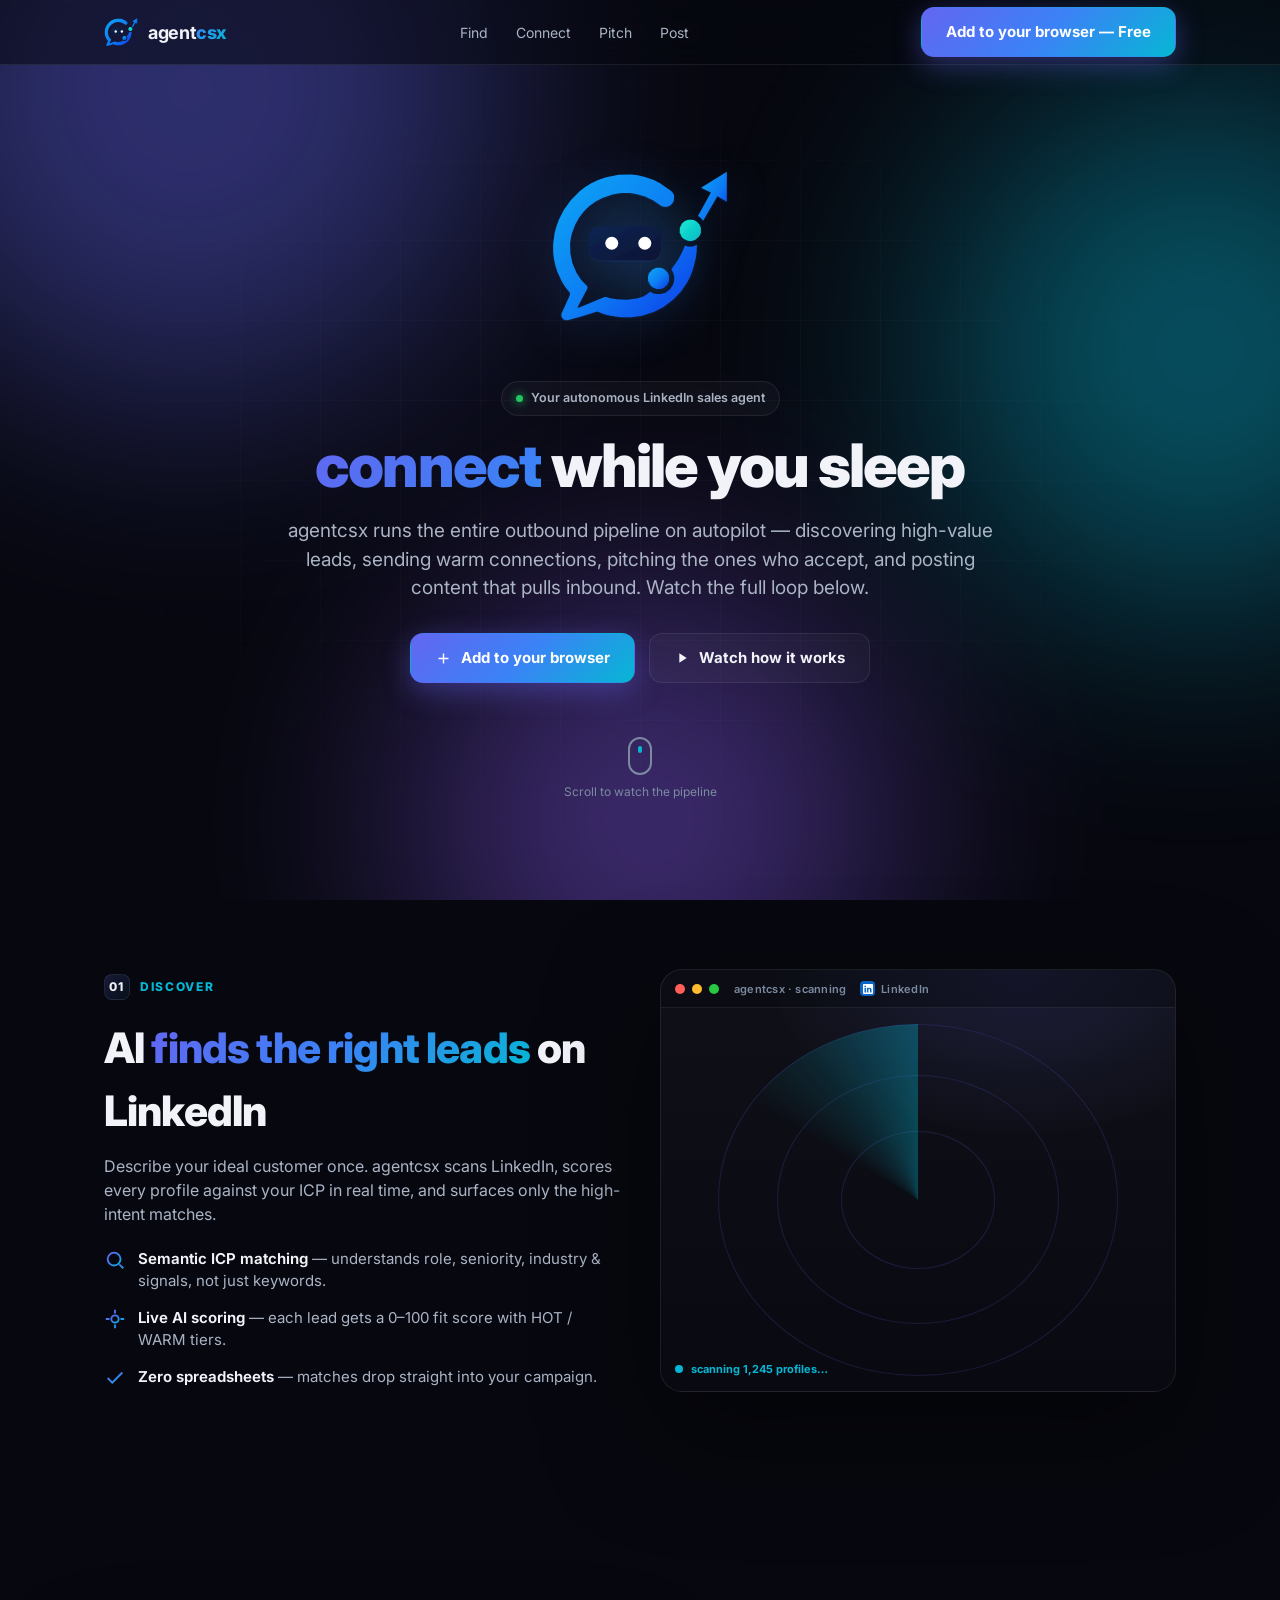
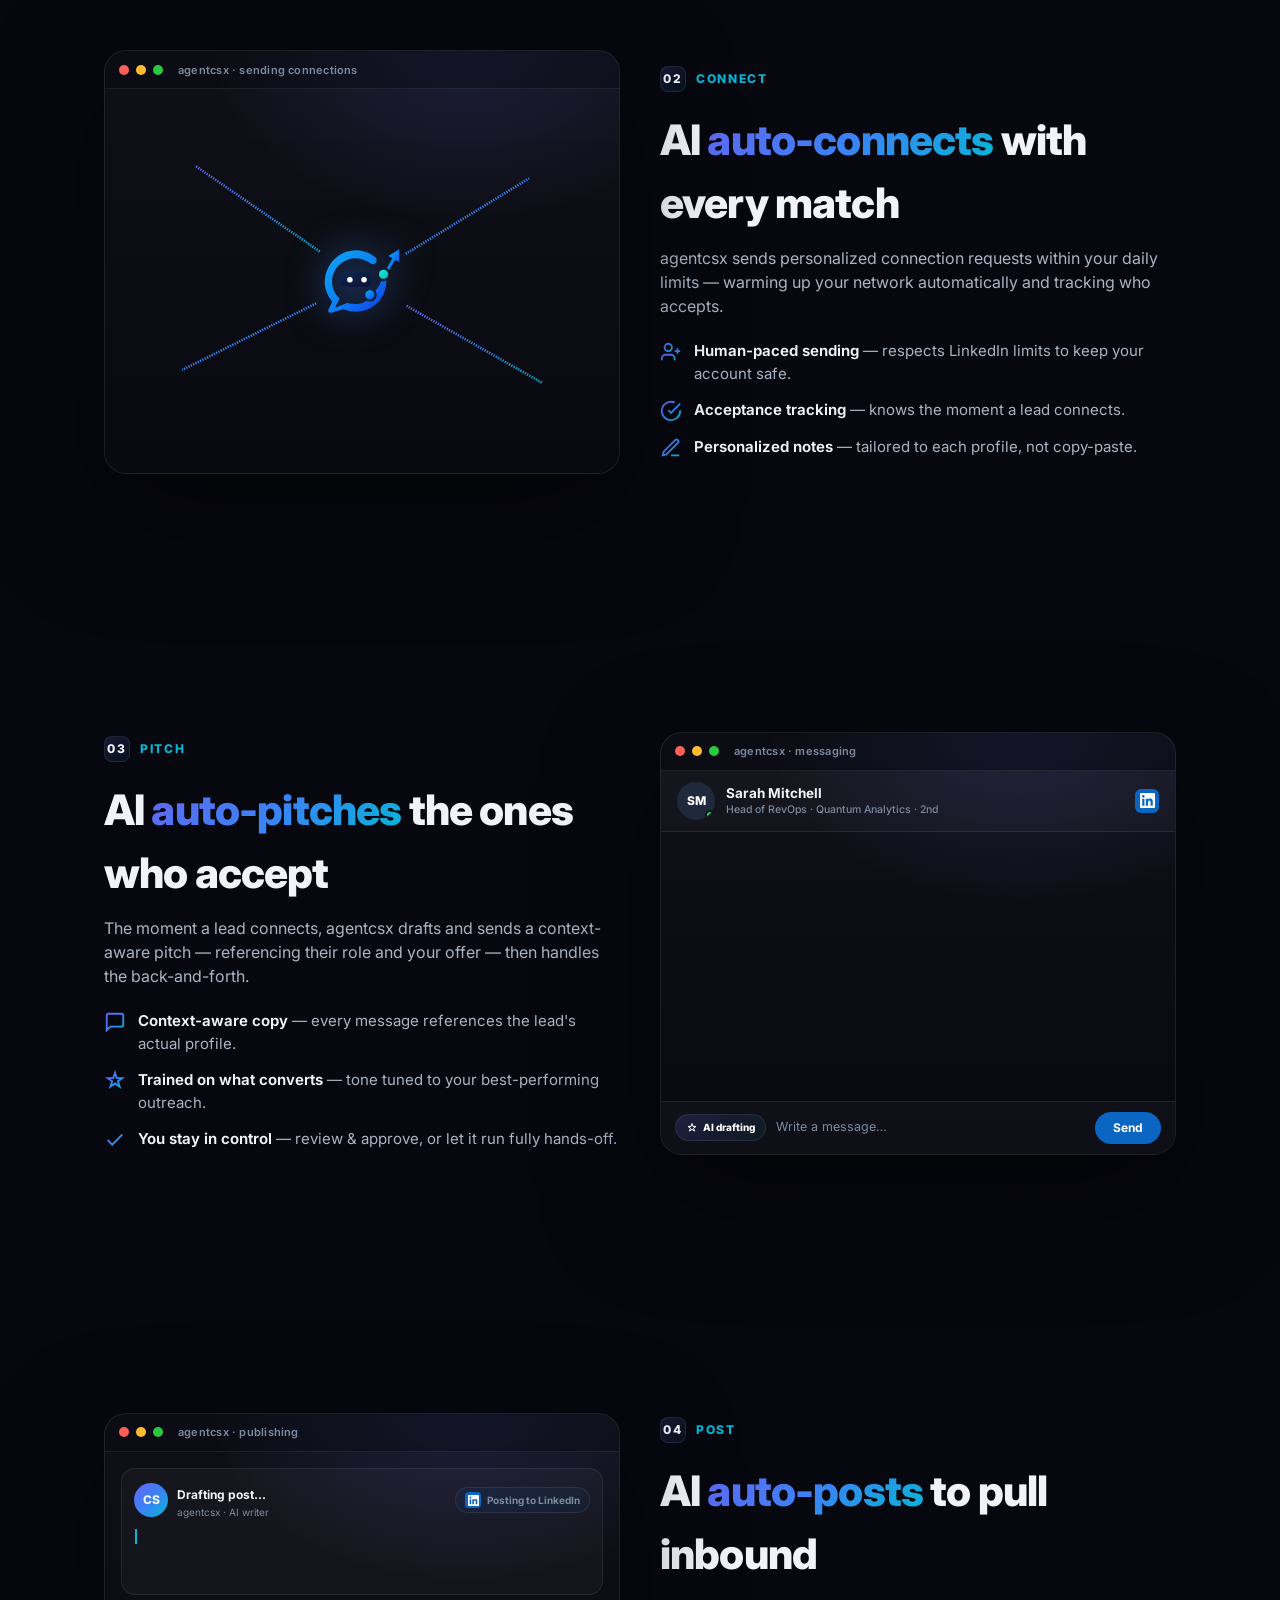
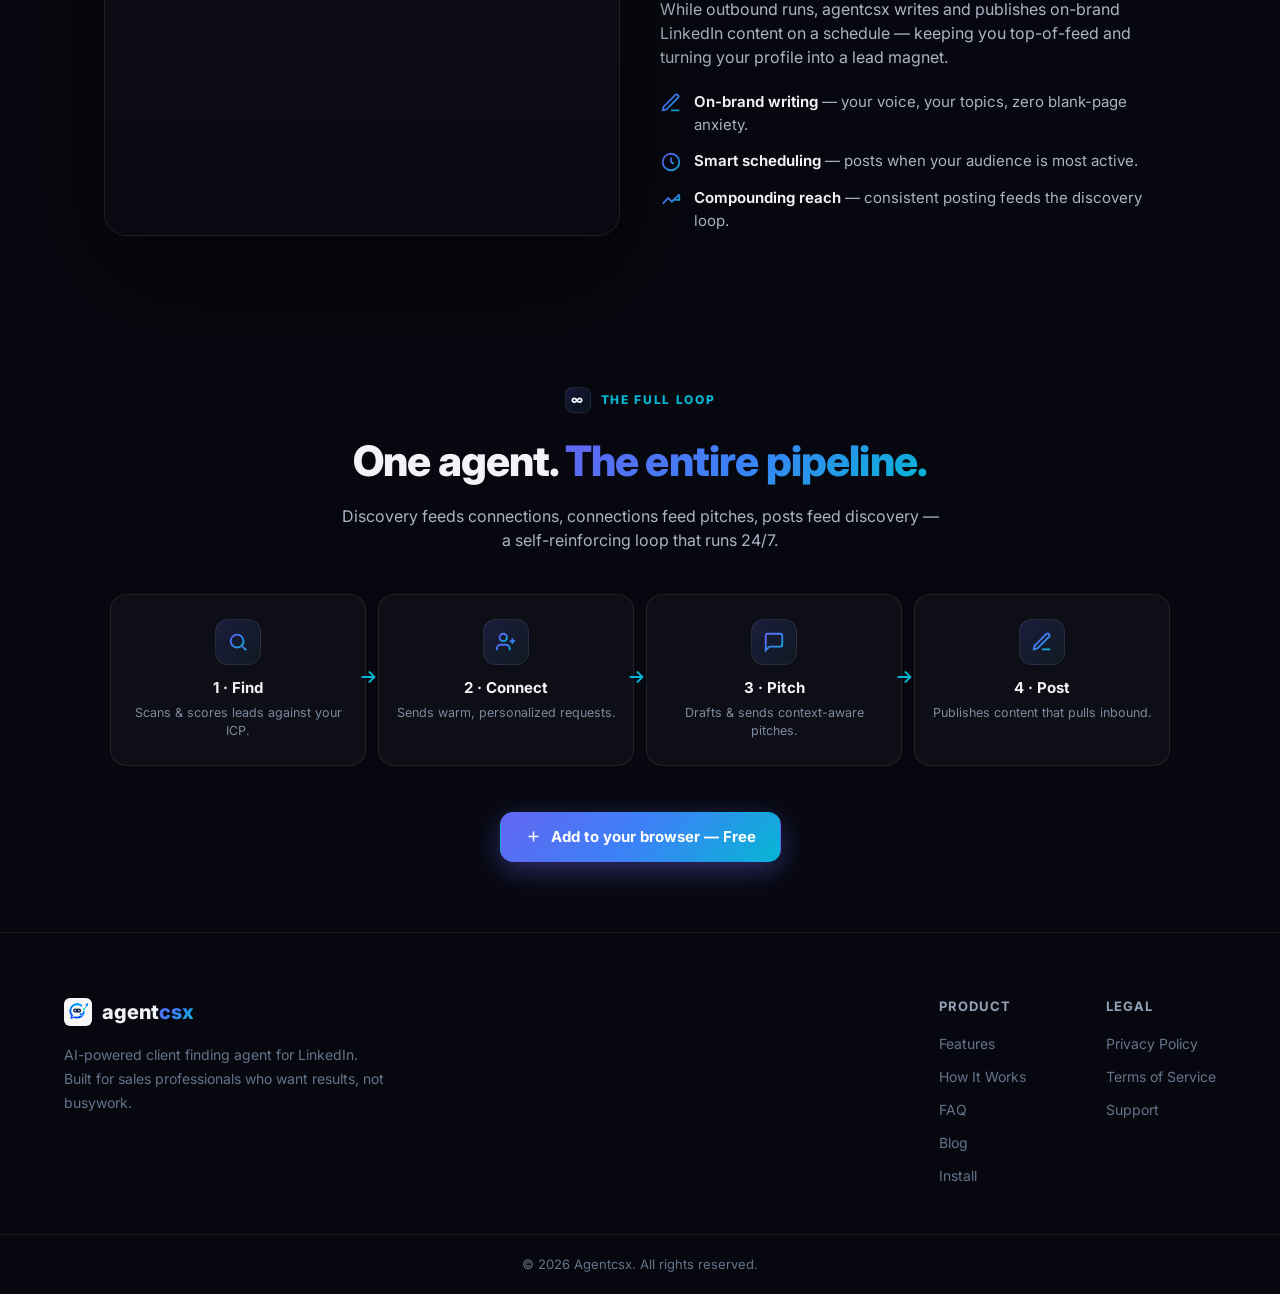
==== index.html @ f0a91c73 "Refine hero headline: imperative verb rotator with clean spacing Drop the leading "It", cycle impera" ====
<!DOCTYPE html>
<html lang="en">
<head>
<meta charset="UTF-8" />
<meta name="viewport" content="width=device-width, initial-scale=1.0" />
<!-- SEO #9: Improved title + description -->
<title>Agentcsx — AI-Powered LinkedIn Lead Generation & Client Finding Agent</title>
<meta name="description" content="Agentcsx is a free AI-powered Chrome extension that discovers, scores, and connects with high-value LinkedIn leads automatically. The ultimate lead generation tool for sales professionals, founders, and agencies.">
<meta name="keywords" content="LinkedIn automation, lead generation, AI sales agent, client finder, Chrome extension, LinkedIn leads, sales automation, warm outreach, B2B lead generation">

<!-- SEO #3: Canonical URL -->
<link rel="canonical" href="https://agentcsx.com/">

<!-- SEO #5: Open Graph -->
<meta property="og:title" content="Agentcsx — AI-Powered LinkedIn Lead Generation Agent">
<meta property="og:description" content="Find your ideal clients on LinkedIn with AI-powered automation. Discover, score, and connect with high-value leads while you sleep.">
<meta property="og:type" content="website">
<meta property="og:url" content="https://agentcsx.com/">
<meta property="og:image" content="https://agentcsx.com/assets/og-image.png">
<meta property="og:image:width" content="1200">
<meta property="og:image:height" content="630">
<meta property="og:site_name" content="Agentcsx">

<!-- SEO #6: Twitter Cards -->
<meta name="twitter:card" content="summary_large_image">
<meta name="twitter:title" content="Agentcsx — AI Client Finding Agent for LinkedIn">
<meta name="twitter:description" content="Discover, score, and connect with high-value LinkedIn leads automatically. Free Chrome extension.">
<meta name="twitter:image" content="https://agentcsx.com/assets/og-image.png">

<!-- SEO #14: Google Search Console -->
<meta name="google-site-verification" content="m5QCsAfvMyW1fgQ8NEgHWKSG3iyHbztQYticRdYwpuo">

<!-- SEO #4: Structured Data — SoftwareApplication -->
<script type="application/ld+json">
{
  "@context": "https://schema.org",
  "@type": "SoftwareApplication",
  "name": "Agentcsx",
  "description": "AI-powered Chrome extension that discovers, scores, and connects with high-value LinkedIn leads automatically.",
  "url": "https://agentcsx.com",
  "applicationCategory": "BusinessApplication",
  "operatingSystem": "Chrome, Edge, Brave",
  "offers": [
    { "@type": "Offer", "name": "Free", "price": "0", "priceCurrency": "USD" },
    { "@type": "Offer", "name": "Pro", "price": "19", "priceCurrency": "USD", "billingIncrement": "P1M" }
  ],
  "aggregateRating": { "@type": "AggregateRating", "ratingValue": "5", "reviewCount": "50", "bestRating": "5" },
  "author": { "@type": "Organization", "name": "Agentcsx" }
}
</script>

<!-- SEO #8: FAQ Schema -->
<script type="application/ld+json">
{
  "@context": "https://schema.org",
  "@type": "FAQPage",
  "mainEntity": [
    { "@type": "Question", "name": "Is Agentcsx free to use?", "acceptedAnswer": { "@type": "Answer", "text": "Agentcsx offers a generous free plan to get started. For unlimited leads, campaigns, and advanced AI features, upgrade to Pro for just $19/month." } },
    { "@type": "Question", "name": "Is Agentcsx safe for my LinkedIn account?", "acceptedAnswer": { "@type": "Answer", "text": "Yes. Agentcsx has built-in daily safety limits that protect your LinkedIn account from being flagged. It mimics natural human behavior and respects LinkedIn's rate limits." } },
    { "@type": "Question", "name": "How does Agentcsx find leads?", "acceptedAnswer": { "@type": "Answer", "text": "Agentcsx uses AI to search LinkedIn by role, company, industry, location, or content engagement. It scores each lead 0-100 based on relevance and fit, so you can focus on the hottest prospects first." } },
    { "@type": "Question", "name": "Does Agentcsx work with browsers other than Chrome?", "acceptedAnswer": { "@type": "Answer", "text": "Yes. Agentcsx works with all Chromium-based browsers including Google Chrome, Microsoft Edge, Brave, and Opera." } },
    { "@type": "Question", "name": "Can Agentcsx send connection requests automatically?", "acceptedAnswer": { "@type": "Answer", "text": "Yes. Agentcsx can send personalized connection requests with AI-generated notes tailored to each lead's profile, company, and role. Built-in daily limits keep your account safe." } }
  ]
}
</script>

<link rel="icon" type="image/png" href="assets/icon48.png">
<link rel="preconnect" href="https://fonts.googleapis.com">
<link rel="preconnect" href="https://fonts.gstatic.com" crossorigin>
<link href="https://fonts.googleapis.com/css2?family=Inter:wght@300;400;500;600;700;800;900&display=swap" rel="stylesheet">
<style>
  /* ============================================================
     agentcsx — EXPERIMENTAL landing page
     Pure CSS / SVG / JS animations. Zero images, zero libraries.
     ============================================================ */

  :root{
    --bg:#07080f;
    --bg2:#0d0f1a;
    --card:rgba(255,255,255,0.03);
    --border:rgba(255,255,255,0.08);
    --text:#f1f3f9;
    --muted:#aab4c5;
    --dim:#7c8aa0;
    --ind:#6366f1;
    --blue:#3b82f6;
    --cyan:#06b6d4;
    --purple:#8b5cf6;
    --green:#22c55e;
    --amber:#f59e0b;
    --rose:#f43f5e;
    --grad:linear-gradient(135deg,#6366f1,#3b82f6,#06b6d4);
    --grad-soft:linear-gradient(135deg,rgba(99,102,241,.18),rgba(6,182,212,.06));
    --ease:cubic-bezier(.22,.61,.36,1);
  }

  *{margin:0;padding:0;box-sizing:border-box}
  html{scroll-behavior:smooth}
  body{
    font-family:'Inter',-apple-system,BlinkMacSystemFont,'Segoe UI',Roboto,Helvetica,Arial,sans-serif;
    background:var(--bg);
    color:var(--text);
    overflow-x:hidden;
    line-height:1.5;
    -webkit-font-smoothing:antialiased;
  }
  a{color:inherit;text-decoration:none}
  .wrap{max-width:1120px;margin:0 auto;padding:0 24px}

  /* ---------- animated background ---------- */
  .bg-fx{position:fixed;inset:0;z-index:-1;overflow:hidden;pointer-events:none}
  .orb{position:absolute;border-radius:50%;filter:blur(120px);opacity:.42}
  .orb.a{width:620px;height:620px;background:var(--ind);top:-220px;left:-120px;animation:float 22s var(--ease) infinite}
  .orb.b{width:520px;height:520px;background:var(--cyan);top:10%;right:-180px;animation:float 26s var(--ease) infinite reverse}
  .orb.c{width:480px;height:480px;background:var(--purple);bottom:-160px;left:32%;animation:float 24s var(--ease) infinite 3s}
  .grid{position:absolute;inset:0;
    background-image:linear-gradient(rgba(255,255,255,.025) 1px,transparent 1px),
                     linear-gradient(90deg,rgba(255,255,255,.025) 1px,transparent 1px);
    background-size:80px 80px;
    mask-image:radial-gradient(ellipse at center,#000 25%,transparent 72%);
    -webkit-mask-image:radial-gradient(ellipse at center,#000 25%,transparent 72%);
  }
  @keyframes float{0%,100%{transform:translate(0,0) scale(1)}33%{transform:translate(34px,-30px) scale(1.06)}66%{transform:translate(-22px,22px) scale(.95)}}

  /* ---------- nav ---------- */
  nav{position:sticky;top:0;z-index:50;backdrop-filter:blur(14px);
    background:rgba(7,8,15,.55);border-bottom:1px solid var(--border)}
  .nav-in{display:flex;align-items:center;justify-content:space-between;height:64px}
  .brand{display:flex;align-items:center;gap:10px;font-weight:800;letter-spacing:-.02em;font-size:18px}
  .brand .mark{width:34px;height:34px}
  .brand b{color:var(--text)}
  .brand .csx{background:linear-gradient(135deg,#3b82f6,#06b6d4);-webkit-background-clip:text;background-clip:text;-webkit-text-fill-color:transparent;color:transparent}
  .nav-links{display:flex;gap:28px;font-size:14px;color:var(--muted)}
  .nav-links a{transition:color .2s}
  .nav-links a:hover{color:var(--text)}
  .badge-exp{font-size:11px;font-weight:700;padding:5px 10px;border-radius:999px;border:1px solid rgba(245,158,11,.4);
    color:#fbbf24;background:rgba(245,158,11,.08)}
  .btn-nav{font-size:13.5px;padding:9px 17px;border-radius:11px}
  @media(max-width:760px){.nav-links{display:none}}

  /* ---------- hero ---------- */
  .hero{position:relative;text-align:center;padding:90px 0 60px}
  .hero-logo{width:182px;height:182px;margin:0 auto 44px;line-height:0;filter:drop-shadow(0 8px 22px rgba(59,130,246,.22))}
  .pill{display:inline-flex;align-items:center;gap:8px;font-size:12.5px;font-weight:600;color:var(--muted);
    padding:7px 14px;border-radius:999px;border:1px solid var(--border);background:var(--card);
    opacity:0;transform:translateY(10px);animation:rise .7s var(--ease) .2s forwards}
  .pill .dot{width:7px;height:7px;border-radius:50%;background:var(--green);box-shadow:0 0 10px var(--green);animation:blip 2s infinite}
  h1.hero-title{font-size:clamp(28px,5.2vw,60px);line-height:1.06;font-weight:850;letter-spacing:-.03em;margin:18px auto 0;
    max-width:none;white-space:nowrap}
  /* rotating verb — find / connect / pitch / post, one at a time.
     Width fits the active word (JS) so the trailing text keeps clean spacing. */
  .hero-title .rotator{display:inline-block;position:relative;vertical-align:baseline;text-align:left;
    width:auto;transition:width .42s var(--ease);will-change:width}
  .hero-title .rot-w{display:inline-block;white-space:nowrap;
    background:var(--grad);background-size:200% auto;-webkit-background-clip:text;background-clip:text;
    -webkit-text-fill-color:transparent;color:transparent;
    animation:shimmer 5s linear infinite;
    transition:opacity .34s var(--ease),transform .34s var(--ease),filter .34s var(--ease);will-change:opacity,transform}
  .hero-title .rot-w.out{opacity:0;transform:translateY(-15px);filter:blur(5px)}
  @media(max-width:620px){ h1.hero-title{white-space:normal} }
  .hero-sub{color:var(--muted);font-size:clamp(15px,2vw,19px);max-width:60ch;margin:20px auto 0;
    opacity:0;animation:rise .7s var(--ease) .5s forwards}
  .hero-cta{display:flex;gap:14px;justify-content:center;margin-top:30px;flex-wrap:wrap;
    opacity:0;animation:rise .7s var(--ease) .7s forwards}
  .btn{display:inline-flex;align-items:center;gap:9px;font-weight:700;font-size:15px;padding:13px 24px;border-radius:13px;
    cursor:pointer;border:1px solid transparent;transition:transform .2s var(--ease),box-shadow .2s,filter .2s}
  .btn-primary{background:var(--grad);color:#fff;box-shadow:0 8px 28px rgba(99,102,241,.4)}
  .btn-primary:hover{transform:translateY(-2px);filter:brightness(1.08);box-shadow:0 12px 36px rgba(99,102,241,.55)}
  .btn-ghost{background:var(--card);border-color:var(--border);color:var(--text)}
  .btn-ghost:hover{transform:translateY(-2px);border-color:rgba(255,255,255,.2)}
  .scroll-hint{margin-top:54px;display:flex;flex-direction:column;align-items:center;gap:8px;color:var(--dim);font-size:12px;
    opacity:0;animation:rise .7s var(--ease) 1s forwards}
  .mouse{width:24px;height:38px;border:2px solid var(--dim);border-radius:14px;position:relative}
  .mouse::after{content:"";position:absolute;left:50%;top:7px;width:4px;height:7px;border-radius:2px;background:var(--cyan);
    transform:translateX(-50%);animation:wheel 1.6s infinite}
  @keyframes wheel{0%{opacity:0;transform:translate(-50%,0)}30%{opacity:1}100%{opacity:0;transform:translate(-50%,12px)}}
  @keyframes rise{to{opacity:1;transform:translateY(0)}}
  @keyframes shimmer{to{background-position:200% center}}
  @keyframes blip{0%,100%{opacity:1}50%{opacity:.3}}

  /* ---------- section / pipeline scaffolding ---------- */
  .section{position:relative;padding:70px 0}
  .eyebrow{display:inline-flex;align-items:center;gap:10px;font-size:12px;font-weight:800;letter-spacing:.14em;text-transform:uppercase;color:var(--cyan)}
  .eyebrow .num{display:inline-flex;align-items:center;justify-content:center;width:26px;height:26px;border-radius:8px;
    font-size:12px;background:var(--grad-soft);border:1px solid var(--border);color:var(--text)}
  .sec-head{max-width:60ch}
  .sec-head h2{font-size:clamp(26px,4vw,42px);font-weight:820;letter-spacing:-.02em;margin:16px 0 12px}
  .sec-head p{color:var(--muted);font-size:16px}
  .stage-grid{display:grid;grid-template-columns:1fr 1fr;gap:40px;align-items:center;margin-top:38px}
  @media(max-width:880px){.stage-grid{grid-template-columns:1fr;gap:28px}}
  .reverse .stage-grid{direction:rtl}
  .reverse .stage-grid > *{direction:ltr}

  /* reveal on scroll */
  .reveal{opacity:0;transform:translateY(34px);transition:opacity .8s var(--ease),transform .8s var(--ease)}
  .reveal.in{opacity:1;transform:none}

  /* visual stage card */
  .viz{position:relative;border-radius:22px;border:1px solid var(--border);background:linear-gradient(180deg,rgba(255,255,255,.04),rgba(255,255,255,.01));
    box-shadow:0 40px 110px rgba(0,0,0,.5);overflow:hidden;aspect-ratio:1/.82;min-height:330px}
  .viz::before{content:"";position:absolute;inset:0;background:radial-gradient(420px 280px at 70% 0%,rgba(99,102,241,.16),transparent 60%);pointer-events:none}
  .viz-top{position:absolute;top:0;left:0;right:0;height:38px;display:flex;align-items:center;gap:7px;padding:0 14px;
    border-bottom:1px solid var(--border);background:rgba(7,8,15,.4)}
  .viz-top i{width:10px;height:10px;border-radius:50%;display:block}
  .viz-top .r{background:#ff5f57}.viz-top .y{background:#febc2e}.viz-top .g{background:#28c840}
  .viz-top span{margin-left:8px;font-size:11px;color:var(--dim);font-weight:600;letter-spacing:.02em;display:inline-flex;align-items:center;gap:6px}
  .viz-top .li-logo{width:15px;height:15px;border-radius:4px;background:#0a66c2;display:inline-grid;place-items:center}
  .viz-top .li-logo svg{width:10px;height:10px;fill:#fff}
  .viz-body{position:absolute;inset:38px 0 0 0}

  /* feature bullets */
  .feat{list-style:none;margin-top:22px;display:flex;flex-direction:column;gap:14px}
  .feat li{display:flex;gap:12px;align-items:flex-start;color:var(--muted);font-size:15px}
  .feat svg{width:22px;height:22px;flex:none;margin-top:1px}
  .feat b{color:var(--text);font-weight:650}

  /* connector between stages */
  .connector{display:flex;justify-content:center;height:80px}
  .connector svg{height:100%}
  .flow-path{stroke:url(#flowGrad);stroke-width:2.5;fill:none;stroke-dasharray:7 9;animation:flow 1.1s linear infinite}
  @keyframes flow{to{stroke-dashoffset:-32}}

  /* ===================== STAGE 1 — FIND LEADS (radar) ===================== */
  .radar{position:absolute;inset:0;display:grid;place-items:center}
  .radar-ring{position:absolute;border:1px solid rgba(99,102,241,.18);border-radius:50%}
  .rr1{width:78%;height:92%}.rr2{width:55%;height:65%}.rr3{width:30%;height:36%}
  .sweep{position:absolute;width:78%;height:92%;border-radius:50%;
    background:conic-gradient(from 0deg,rgba(6,182,212,0) 0deg,rgba(6,182,212,0) 300deg,rgba(6,182,212,.0) 300deg,rgba(6,182,212,.35) 360deg);
    -webkit-mask:radial-gradient(circle,transparent 0,#000 0);}
  .stage.in .sweep{animation:spin 3.4s linear infinite}
  @keyframes spin{to{transform:rotate(360deg)}}
  .node{position:absolute;width:46px;height:46px;border-radius:50%;display:grid;place-items:center;font-size:11px;font-weight:800;color:#fff;
    background:linear-gradient(135deg,#1e293b,#0f172a);border:1px solid rgba(255,255,255,.1);opacity:0;transform:scale(.4)}
  .node img{width:100%;height:100%;border-radius:50%;object-fit:cover;display:block;
    -webkit-user-drag:none;user-select:none}
  /* LinkedIn platform badge on each scanned profile */
  .node .li{position:absolute;bottom:-4px;right:-4px;width:17px;height:17px;border-radius:5px;background:#0a66c2;
    display:grid;place-items:center;border:1.5px solid #0a1424;box-shadow:0 1px 4px rgba(0,0,0,.45)}
  .node .li svg{width:11px;height:11px;fill:#fff}
  .stage.in .node{animation:pop .5s var(--ease) forwards}
  .node.match{border-color:var(--cyan);box-shadow:0 0 0 3px rgba(6,182,212,.16),0 0 22px rgba(6,182,212,.5)}
  .node.match img{box-shadow:inset 0 0 0 2px var(--cyan)}
  .node .score{position:absolute;top:-9px;right:-12px;font-size:9px;font-weight:800;color:#031018;background:var(--cyan);
    padding:1px 5px;border-radius:6px;opacity:0}
  .stage.in .node.match .score{animation:rise .4s var(--ease) 1.4s forwards}
  .node .ring{position:absolute;inset:-5px;border-radius:50%;border:2px solid var(--cyan);opacity:0;
    transform:scale(.6)}
  .stage.in .node.match .ring{animation:ping 2.4s ease-out 1.2s infinite}
  @keyframes ping{0%{opacity:.8;transform:scale(.6)}70%,100%{opacity:0;transform:scale(1.5)}}
  @keyframes pop{to{opacity:1;transform:scale(1)}}
  .scan-label{position:absolute;bottom:14px;left:14px;font-size:11px;font-weight:700;color:var(--cyan);
    display:flex;align-items:center;gap:8px}
  .scan-label .pulse{width:8px;height:8px;border-radius:50%;background:var(--cyan);animation:blip 1.2s infinite}

  /* ===================== STAGE 2 — AUTO CONNECT ===================== */
  .net{position:absolute;inset:0}
  .hub{position:absolute;left:50%;top:50%;transform:translate(-50%,-50%);width:64px;height:64px;border-radius:18px;
    background:var(--grad);display:grid;place-items:center;box-shadow:0 0 40px rgba(99,102,241,.6);z-index:3}
  .hub svg{width:30px;height:30px}
  /* hub hosting the animated brand logo (replaces the bolt icon) */
  .hub.logo{width:78px;height:78px;border-radius:0;background:none;box-shadow:none;
    filter:drop-shadow(0 0 18px rgba(59,130,246,.5))}
  .person{position:absolute;width:50px;display:flex;flex-direction:column;align-items:center;gap:5px;opacity:0;transform:scale(.5)}
  .stage.in .person{animation:pop .5s var(--ease) forwards}
  .avatar{width:38px;height:38px;border-radius:50%;display:grid;place-items:center;color:#fff;font-weight:800;font-size:13px;
    border:2px solid rgba(255,255,255,.12);position:relative}
  .avatar img{width:100%;height:100%;border-radius:50%;object-fit:cover;display:block;-webkit-user-drag:none}
  /* LinkedIn platform badge on each connected profile (bottom-left, clear of the check) */
  .avatar .li{position:absolute;left:-5px;bottom:-5px;width:17px;height:17px;border-radius:5px;background:#0a66c2;
    display:grid;place-items:center;border:1.5px solid #0a1424;box-shadow:0 1px 4px rgba(0,0,0,.45);z-index:2}
  .avatar .li svg{width:11px;height:11px;fill:#fff}
  .avatar .check{position:absolute;right:-6px;bottom:-6px;width:18px;height:18px;border-radius:50%;background:var(--green);
    display:grid;place-items:center;opacity:0;transform:scale(0);z-index:3}
  .stage.in .person.done .avatar .check{animation:pop .4s var(--ease) forwards}
  .ptag{font-size:9px;font-weight:700;padding:1px 6px;border-radius:5px;background:rgba(255,255,255,.06);color:var(--muted)}
  .stage.in .person.done .ptag{background:rgba(34,197,94,.16);color:#86efac}
  .link-line{stroke-width:2;fill:none;stroke-dasharray:1;stroke-dashoffset:1;pathLength:1}
  .stage.in .link-line{animation:draw 1s var(--ease) forwards}
  @keyframes draw{to{stroke-dashoffset:0}}
  .req-dot{r:4;fill:var(--cyan);opacity:0}
  .stage.in .req-dot{animation:travel 1.6s var(--ease) infinite}

  /* ===================== STAGE 3 — AUTO PITCH (LinkedIn messaging) ===================== */
  .chat{position:absolute;inset:0;display:flex;flex-direction:column}
  /* LinkedIn conversation header */
  .li-head{flex:none;display:flex;align-items:center;gap:11px;padding:11px 16px;border-bottom:1px solid var(--border);
    background:rgba(255,255,255,.025)}
  .li-head .li-av{width:38px;height:38px;border-radius:50%;flex:none;overflow:hidden;position:relative;
    display:grid;place-items:center;font-size:12px;font-weight:800;color:#fff;background:#1e293b}
  .li-head .li-av img{width:100%;height:100%;object-fit:cover;display:block}
  .li-head .li-av .on{position:absolute;right:0;bottom:0;width:10px;height:10px;border-radius:50%;background:#22c55e;border:2px solid #0c1018}
  .li-head .nm{font-size:13.5px;font-weight:700;color:var(--text);line-height:1.25}
  .li-head .nm small{display:block;font-size:10.5px;color:var(--dim);font-weight:500;margin-top:1px}
  .li-head .in{margin-left:auto;width:24px;height:24px;border-radius:6px;background:#0a66c2;display:grid;place-items:center;flex:none}
  .li-head .in svg{width:15px;height:15px;fill:#fff}
  /* message list */
  .li-msgs{flex:1;min-height:0;display:flex;flex-direction:column;justify-content:flex-end;gap:13px;padding:16px}
  .chat-row{display:flex;gap:9px;max-width:86%;opacity:0;transform:translateY(14px)}
  .chat-row.in{animation:rise .5s var(--ease) forwards}
  .chat-row.them{align-self:flex-start}
  .chat-row.me{align-self:flex-end;flex-direction:row-reverse}
  .c-av{width:32px;height:32px;border-radius:50%;flex:none;overflow:hidden;position:relative;
    display:grid;place-items:center;font-size:11px;font-weight:800;color:#fff;background:#1e293b}
  .c-av img{width:100%;height:100%;object-fit:cover;display:block;border-radius:50%}
  .c-col{display:flex;flex-direction:column;gap:4px;min-width:0}
  .me .c-col{align-items:flex-end}
  .c-name{font-size:10.5px;font-weight:700;color:var(--text);padding:0 2px}
  .c-name i{font-style:normal;font-weight:500;color:var(--dim)}
  .bubble{padding:10px 13px;font-size:13px;line-height:1.45}
  .them .bubble{background:rgba(255,255,255,.06);border:1px solid var(--border);color:var(--text);
    border-radius:3px 13px 13px 13px}
  .me .bubble{background:#0a66c2;color:#fff;border:none;border-radius:13px 3px 13px 13px}
  .typing{display:inline-flex;gap:4px;align-items:center}
  .typing i{width:6px;height:6px;border-radius:50%;background:var(--muted);animation:typing 1.2s infinite}
  .typing i:nth-child(2){animation-delay:.18s}.typing i:nth-child(3){animation-delay:.36s}
  @keyframes typing{0%,60%,100%{transform:translateY(0);opacity:.4}30%{transform:translateY(-5px);opacity:1}}
  /* LinkedIn-style composer */
  .li-input{flex:none;display:flex;align-items:center;gap:10px;padding:10px 14px;border-top:1px solid var(--border);
    background:rgba(255,255,255,.025)}
  .li-input .ai-chip{display:inline-flex;align-items:center;gap:5px;font-size:10px;font-weight:800;color:#fff;
    padding:5px 10px;border-radius:999px;background:var(--grad-soft);border:1px solid var(--border);white-space:nowrap}
  .li-input .ai-chip svg{width:12px;height:12px;animation:spin 4s linear infinite}
  .li-input .ph{flex:1;color:var(--dim);font-size:12.5px;white-space:nowrap;overflow:hidden;text-overflow:ellipsis}
  .li-input .send{background:#0a66c2;color:#fff;border:none;border-radius:999px;padding:7px 18px;font-size:12px;font-weight:700;flex:none}

  /* ===================== STAGE 4 — AUTO POST (LinkedIn feed) ===================== */
  .post{position:absolute;inset:0;padding:16px;display:flex;flex-direction:column;gap:12px}
  .avatar-photo{overflow:hidden;position:relative}
  .avatar-photo img{position:absolute;inset:0;width:100%;height:100%;object-fit:cover;border-radius:50%}
  .composer{border:1px solid var(--border);border-radius:14px;background:rgba(255,255,255,.03);padding:12px}
  .composer .who{display:flex;align-items:center;gap:9px;margin-bottom:8px}
  .composer .who .av{width:34px;height:34px;border-radius:50%;background:var(--grad);display:grid;place-items:center;font-weight:800;font-size:12px;flex:none}
  .composer .who div small{display:block;color:var(--dim);font-size:10px}
  .composer .who .li-post{margin-left:auto;display:inline-flex;align-items:center;gap:6px;font-size:10px;font-weight:700;color:var(--dim);
    padding:4px 9px;border-radius:999px;border:1px solid var(--border);background:rgba(10,102,194,.08);white-space:nowrap}
  .composer .who .li-post .lk{width:16px;height:16px;border-radius:4px;background:#0a66c2;display:grid;place-items:center;flex:none}
  .composer .who .li-post .lk svg{width:11px;height:11px;fill:#fff}
  .typed{font-size:13px;color:var(--text);min-height:54px;line-height:1.5}
  .typed .cursor{display:inline-block;width:2px;height:15px;background:var(--cyan);vertical-align:-2px;margin-left:1px;animation:caret 1s steps(1) infinite}
  @keyframes caret{50%{opacity:0}}
  .hashtag{color:#71b7ff;font-weight:600}
  .post-card{border:1px solid var(--border);border-radius:14px;background:rgba(255,255,255,.03);padding:14px;
    opacity:0;transform:translateY(16px) scale(.98)}
  .post-card.in{animation:rise .6s var(--ease) forwards}
  .post-card .meta{display:flex;align-items:center;gap:10px;margin-bottom:9px}
  .post-card .meta .av{width:42px;height:42px;border-radius:50%;background:var(--grad);display:grid;place-items:center;font-weight:800;font-size:13px;flex:none}
  .post-card .meta b{font-size:13.5px;display:flex;align-items:center;gap:5px}
  .post-card .meta .deg{color:var(--dim);font-weight:500;font-size:11px}
  .post-card .meta small{color:var(--dim);font-size:11px;display:block;margin-top:1px}
  .post-card .meta small svg{width:11px;height:11px;vertical-align:-1px;fill:var(--dim)}
  .post-card .meta .in{margin-left:auto;width:22px;height:22px;border-radius:5px;background:#0a66c2;display:grid;place-items:center;flex:none;align-self:flex-start}
  .post-card .meta .in svg{width:14px;height:14px;fill:#fff}
  .post-card .txt{font-size:13px;color:var(--text);line-height:1.5}
  /* social proof counts */
  .lcounts{display:flex;align-items:center;justify-content:space-between;margin-top:12px;font-size:11.5px;color:var(--dim)}
  .lcounts .rx{display:flex;align-items:center;gap:7px}
  .lcounts .emo{display:inline-flex}
  .lcounts .emo span{width:18px;height:18px;border-radius:50%;display:grid;place-items:center;font-size:10px;margin-left:-5px;
    border:1.5px solid #0c1018;background:#1e293b}
  .lcounts .emo span:first-child{margin-left:0}
  .lcounts b{color:var(--text)}
  /* action bar */
  .lacts{display:flex;gap:2px;margin-top:8px;padding-top:6px;border-top:1px solid var(--border)}
  .lact{flex:1;display:flex;align-items:center;justify-content:center;gap:7px;padding:9px 4px;border-radius:8px;
    font-size:12.5px;font-weight:600;color:var(--muted)}
  .lact svg{width:18px;height:18px}
  .lact.like{color:#71b7ff}
  .react{position:absolute;font-size:18px;opacity:0}
  .post.in .react{animation:floatup 2.6s ease-out forwards}
  @keyframes floatup{0%{opacity:0;transform:translateY(10px) scale(.6)}20%{opacity:1}100%{opacity:0;transform:translateY(-60px) scale(1.1)}}

  /* ---------- recap pipeline strip ---------- */
  .recap{padding:80px 0 30px;text-align:center}
  .pipe{display:grid;grid-template-columns:repeat(4,1fr);gap:0;margin-top:42px;position:relative}
  @media(max-width:760px){.pipe{grid-template-columns:1fr;gap:14px}}
  .pstep{position:relative;padding:24px 16px;border:1px solid var(--border);border-radius:16px;margin:0 6px;background:var(--card);
    opacity:0;transform:translateY(20px)}
  .pstep.in{animation:rise .6s var(--ease) forwards}
  .pstep .ic{width:46px;height:46px;border-radius:13px;background:var(--grad-soft);border:1px solid var(--border);
    display:grid;place-items:center;margin:0 auto 12px}
  .pstep .ic svg{width:22px;height:22px}
  .pstep h4{font-size:15px;margin-bottom:5px}
  .pstep p{font-size:12.5px;color:var(--dim);line-height:1.45}
  .pstep .arrow{position:absolute;right:-14px;top:50%;transform:translateY(-50%);color:var(--cyan);z-index:2}
  @media(max-width:760px){.pstep .arrow{display:none}}

  /* ---------- footer (ported from live agentcsx.com) ---------- */
  .container{max-width:1200px;margin:0 auto;padding:0 24px}
  .gradient-text{background:var(--grad);-webkit-background-clip:text;background-clip:text;-webkit-text-fill-color:transparent;color:transparent}
  .footer{border-top:1px solid var(--border);padding:64px 0 0;margin-top:40px}
  .footer-content{display:flex;justify-content:space-between;gap:64px;margin-bottom:48px}
  .footer-brand{max-width:320px}
  .footer-logo{display:flex;align-items:center;gap:10px;font-size:20px;font-weight:800;margin-bottom:16px}
  .footer-logo-img{width:28px;height:28px;border-radius:6px}
  .footer-brand p{font-size:14px;color:#64748b;line-height:1.7}
  .footer-links{display:flex;gap:80px}
  .footer-col{display:flex;flex-direction:column;gap:12px}
  .footer-col h4{font-size:13px;font-weight:700;text-transform:uppercase;letter-spacing:1px;color:#94a3b8;margin-bottom:4px}
  .footer-col a{color:#64748b;text-decoration:none;font-size:14px;transition:color .2s}
  .footer-col a:hover{color:#f1f3f9}
  .footer-bottom{border-top:1px solid var(--border);padding:20px 0}
  .footer-bottom p{font-size:13px;color:#64748b;text-align:center}
  @media(max-width:768px){
    .footer-content{flex-direction:column;gap:40px}
    .footer-links{gap:40px}
  }

  .gradtext{background:var(--grad);-webkit-background-clip:text;background-clip:text;-webkit-text-fill-color:transparent;color:transparent}

  @media(prefers-reduced-motion:reduce){
    *{animation-duration:.001s!important;animation-iteration-count:1!important;transition-duration:.001s!important}
    .reveal{opacity:1;transform:none}
    /* no rotation: show the verb statically */
    .hero-title .rot-w{animation:none!important;opacity:1!important;transform:none!important;filter:none!important}
  }
</style>
</head>
<body>

<!-- animated background -->
<div class="bg-fx" aria-hidden="true">
  <div class="orb a"></div><div class="orb b"></div><div class="orb c"></div>
  <div class="grid"></div>
</div>

<!-- reusable SVG defs / brand gradient -->
<svg width="0" height="0" style="position:absolute" aria-hidden="true">
  <defs>
    <linearGradient id="brand" x1="0" y1="0" x2="1" y2="1">
      <stop offset="0" stop-color="#6366f1"/><stop offset=".5" stop-color="#3b82f6"/><stop offset="1" stop-color="#06b6d4"/>
    </linearGradient>
    <linearGradient id="flowGrad" x1="0" y1="0" x2="0" y2="1">
      <stop offset="0" stop-color="#6366f1"/><stop offset="1" stop-color="#06b6d4"/>
    </linearGradient>
  </defs>
</svg>

<!-- ============ NAV ============ -->
<nav>
  <div class="wrap nav-in">
    <div class="brand">
      <span class="mark" id="navMark"></span>
      <span><b>agent</b><span class="csx">csx</span></span>
    </div>
    <div class="nav-links">
      <a href="#find">Find</a><a href="#connect">Connect</a><a href="#pitch">Pitch</a><a href="#post">Post</a>
    </div>
    <a class="btn btn-primary btn-nav" href="https://chromewebstore.google.com/search/agentcsx" target="_blank" rel="noopener">Add to your browser — Free</a>
  </div>
</nav>

<!-- ============ HERO ============ -->
<header class="hero">
  <div class="wrap">
    <div class="hero-logo" id="heroLogo"></div>
    <div class="pill"><span class="dot"></span> Your autonomous LinkedIn sales agent</div>
    <h1 class="hero-title"><span class="rotator" id="rotator" aria-label="find, connect, pitch, post"><span class="rot-w" id="rotWord">find</span></span>&nbsp;while you sleep</h1>
    <p class="hero-sub">agentcsx runs the entire outbound pipeline on autopilot — discovering high-value leads, sending warm connections, pitching the ones who accept, and posting content that pulls inbound. Watch the full loop below.</p>
    <div class="hero-cta">
      <a class="btn btn-primary" href="https://chromewebstore.google.com/search/agentcsx" target="_blank" rel="noopener">
        <svg width="17" height="17" viewBox="0 0 24 24" fill="none" stroke="currentColor" stroke-width="2"><path d="M12 5v14M5 12h14"/></svg>
        Add to your browser
      </a>
      <a class="btn btn-ghost" href="#find">
        <svg width="16" height="16" viewBox="0 0 24 24" fill="currentColor"><path d="M8 5v14l11-7z"/></svg>
        Watch how it works
      </a>
    </div>
    <div class="scroll-hint"><div class="mouse"></div>Scroll to watch the pipeline</div>
  </div>
</header>

<!-- ============ STAGE 1 — FIND ============ -->
<section class="section stage" id="find">
  <div class="wrap stage-grid">
    <div class="reveal">
      <div class="eyebrow"><span class="num">01</span> Discover</div>
      <div class="sec-head">
        <h2>AI <span class="gradtext">finds the right leads</span> on LinkedIn</h2>
        <p>Describe your ideal customer once. agentcsx scans LinkedIn, scores every profile against your ICP in real time, and surfaces only the high-intent matches.</p>
      </div>
      <ul class="feat">
        <li><svg viewBox="0 0 24 24" fill="none" stroke="url(#brand)" stroke-width="2"><circle cx="11" cy="11" r="7"/><path d="m21 21-4.3-4.3"/></svg><span><b>Semantic ICP matching</b> — understands role, seniority, industry &amp; signals, not just keywords.</span></li>
        <li><svg viewBox="0 0 24 24" fill="none" stroke="url(#brand)" stroke-width="2"><path d="M12 2v4M12 18v4M2 12h4M18 12h4"/><circle cx="12" cy="12" r="4"/></svg><span><b>Live AI scoring</b> — each lead gets a 0–100 fit score with HOT / WARM tiers.</span></li>
        <li><svg viewBox="0 0 24 24" fill="none" stroke="url(#brand)" stroke-width="2"><path d="M20 6 9 17l-5-5"/></svg><span><b>Zero spreadsheets</b> — matches drop straight into your campaign.</span></li>
      </ul>
    </div>
    <div class="reveal">
      <div class="viz">
        <div class="viz-top"><i class="r"></i><i class="y"></i><i class="g"></i><span>agentcsx · scanning <span class="li-logo"><svg viewBox="0 0 24 24"><path d="M20.45 20.45h-3.56v-5.57c0-1.33-.02-3.04-1.85-3.04-1.85 0-2.13 1.45-2.13 2.94v5.67H9.35V9h3.42v1.56h.05c.48-.9 1.64-1.85 3.37-1.85 3.6 0 4.27 2.37 4.27 5.46v6.28zM5.34 7.43a2.06 2.06 0 1 1 0-4.13 2.06 2.06 0 0 1 0 4.13zM7.12 20.45H3.55V9h3.57v11.45zM22.22 0H1.77C.79 0 0 .77 0 1.72v20.56C0 23.23.79 24 1.77 24h20.45c.98 0 1.78-.77 1.78-1.72V1.72C24 .77 23.2 0 22.22 0z"/></svg></span> LinkedIn</span></div>
        <div class="viz-body">
          <div class="radar">
            <div class="radar-ring rr1"></div><div class="radar-ring rr2"></div><div class="radar-ring rr3"></div>
            <div class="sweep"></div>
            <!-- nodes positioned with inline style; .match get score/ring -->
            <!-- realistic LinkedIn profiles populated by JS (renderLeads) -->
            <div class="node"        style="left:18%;top:24%;animation-delay:.1s" data-li="men/32"   data-fb="JK"></div>
            <div class="node match"  style="left:64%;top:18%;animation-delay:.5s" data-li="women/65" data-fb="SM"><span class="ring"></span><span class="score">92</span></div>
            <div class="node"        style="left:80%;top:54%;animation-delay:.3s" data-li="men/75"   data-fb="TR"></div>
            <div class="node match"  style="left:30%;top:62%;animation-delay:.7s" data-li="women/68" data-fb="AL"><span class="ring"></span><span class="score">88</span></div>
            <div class="node"        style="left:50%;top:80%;animation-delay:.4s" data-li="men/52"   data-fb="PM"></div>
            <div class="node match"  style="left:70%;top:74%;animation-delay:.9s" data-li="women/90" data-fb="DV"><span class="ring"></span><span class="score">95</span></div>
            <div class="node"        style="left:12%;top:46%;animation-delay:.6s" data-li="men/12"   data-fb="RB"></div>
          </div>
          <div class="scan-label"><span class="pulse"></span><span id="scanCount">scanning 1,245 profiles…</span></div>
        </div>
      </div>
    </div>
  </div>
</section>

<div class="connector" aria-hidden="true">
  <svg viewBox="0 0 20 80" preserveAspectRatio="none" width="20"><path class="flow-path" d="M10 0 V80"/></svg>
</div>

<!-- ============ STAGE 2 — CONNECT ============ -->
<section class="section stage reverse" id="connect">
  <div class="wrap stage-grid">
    <div class="reveal">
      <div class="eyebrow"><span class="num">02</span> Connect</div>
      <div class="sec-head">
        <h2>AI <span class="gradtext">auto-connects</span> with every match</h2>
        <p>agentcsx sends personalized connection requests within your daily limits — warming up your network automatically and tracking who accepts.</p>
      </div>
      <ul class="feat">
        <li><svg viewBox="0 0 24 24" fill="none" stroke="url(#brand)" stroke-width="2"><path d="M16 21v-2a4 4 0 0 0-4-4H6a4 4 0 0 0-4 4v2"/><circle cx="9" cy="7" r="4"/><path d="M19 8v6M22 11h-6"/></svg><span><b>Human-paced sending</b> — respects LinkedIn limits to keep your account safe.</span></li>
        <li><svg viewBox="0 0 24 24" fill="none" stroke="url(#brand)" stroke-width="2"><path d="M22 11.08V12a10 10 0 1 1-5.93-9.14"/><path d="m22 4-10 10.01-3-3"/></svg><span><b>Acceptance tracking</b> — knows the moment a lead connects.</span></li>
        <li><svg viewBox="0 0 24 24" fill="none" stroke="url(#brand)" stroke-width="2"><path d="M12 20h9M16.5 3.5a2.12 2.12 0 0 1 3 3L7 19l-4 1 1-4Z"/></svg><span><b>Personalized notes</b> — tailored to each profile, not copy-paste.</span></li>
      </ul>
    </div>
    <div class="reveal">
      <div class="viz">
        <div class="viz-top"><i class="r"></i><i class="y"></i><i class="g"></i><span>agentcsx · sending connections</span></div>
        <div class="viz-body">
          <div class="net">
            <!-- SVG link lines under the hub -->
            <svg viewBox="0 0 400 300" preserveAspectRatio="none" style="position:absolute;inset:0;width:100%;height:100%">
              <path class="link-line" stroke="url(#brand)" d="M200 150 L70 60"  style="animation-delay:.3s"/>
              <path class="link-line" stroke="url(#brand)" d="M200 150 L330 70" style="animation-delay:.5s"/>
              <path class="link-line" stroke="url(#brand)" d="M200 150 L60 220" style="animation-delay:.7s"/>
              <path class="link-line" stroke="url(#brand)" d="M200 150 L340 230" style="animation-delay:.9s"/>
              <path class="link-line" stroke="url(#brand)" d="M200 150 L200 40" style="animation-delay:.4s"/>
              <circle class="req-dot" style="animation-delay:1s"><animateMotion dur="1.6s" repeatCount="indefinite" path="M200 150 L330 70"/></circle>
              <circle class="req-dot" style="animation-delay:1.4s"><animateMotion dur="1.6s" repeatCount="indefinite" path="M200 150 L60 220"/></circle>
            </svg>
            <div class="hub logo" id="connectHub"></div>
            <div class="person done" style="left:9%;top:8%;animation-delay:.4s"><div class="avatar" data-li="women/65" data-fb="SM"><span class="check"><svg width="11" height="11" viewBox="0 0 24 24" fill="none" stroke="#fff" stroke-width="3"><path d="M20 6 9 17l-5-5"/></svg></span></div><span class="ptag">Accepted</span></div>
            <div class="person done" style="right:8%;top:10%;animation-delay:.7s"><div class="avatar" data-li="women/68" data-fb="AL"><span class="check"><svg width="11" height="11" viewBox="0 0 24 24" fill="none" stroke="#fff" stroke-width="3"><path d="M20 6 9 17l-5-5"/></svg></span></div><span class="ptag">Accepted</span></div>
            <div class="person" style="left:7%;bottom:6%;animation-delay:.9s"><div class="avatar" data-li="women/90" data-fb="DV"></div><span class="ptag">Pending</span></div>
            <div class="person done" style="right:7%;bottom:6%;animation-delay:1.1s"><div class="avatar" data-li="men/52" data-fb="PM"><span class="check"><svg width="11" height="11" viewBox="0 0 24 24" fill="none" stroke="#fff" stroke-width="3"><path d="M20 6 9 17l-5-5"/></svg></span></div><span class="ptag">Accepted</span></div>
            <div class="person" style="left:50%;top:2%;transform:translateX(-50%);animation-delay:.6s"><div class="avatar" data-li="men/75" data-fb="TR"></div><span class="ptag">Pending</span></div>
          </div>
        </div>
      </div>
    </div>
  </div>
</section>

<div class="connector" aria-hidden="true">
  <svg viewBox="0 0 20 80" preserveAspectRatio="none" width="20"><path class="flow-path" d="M10 0 V80"/></svg>
</div>

<!-- ============ STAGE 3 — PITCH ============ -->
<section class="section stage" id="pitch">
  <div class="wrap stage-grid">
    <div class="reveal">
      <div class="eyebrow"><span class="num">03</span> Pitch</div>
      <div class="sec-head">
        <h2>AI <span class="gradtext">auto-pitches</span> the ones who accept</h2>
        <p>The moment a lead connects, agentcsx drafts and sends a context-aware pitch — referencing their role and your offer — then handles the back-and-forth.</p>
      </div>
      <ul class="feat">
        <li><svg viewBox="0 0 24 24" fill="none" stroke="url(#brand)" stroke-width="2"><path d="M21 15a2 2 0 0 1-2 2H7l-4 4V5a2 2 0 0 1 2-2h14a2 2 0 0 1 2 2z"/></svg><span><b>Context-aware copy</b> — every message references the lead's actual profile.</span></li>
        <li><svg viewBox="0 0 24 24" fill="none" stroke="url(#brand)" stroke-width="2"><path d="m12 3 1.9 5.8H20l-4.9 3.6 1.9 5.8L12 14.6 7 18.2l1.9-5.8L4 8.8h6.1z"/></svg><span><b>Trained on what converts</b> — tone tuned to your best-performing outreach.</span></li>
        <li><svg viewBox="0 0 24 24" fill="none" stroke="url(#brand)" stroke-width="2"><path d="M20 6 9 17l-5-5"/></svg><span><b>You stay in control</b> — review &amp; approve, or let it run fully hands-off.</span></li>
      </ul>
    </div>
    <div class="reveal">
      <div class="viz">
        <div class="viz-top"><i class="r"></i><i class="y"></i><i class="g"></i><span>agentcsx · messaging</span></div>
        <div class="viz-body">
          <div class="chat" id="chatBox">
            <div class="li-head">
              <div class="li-av" data-li="women/65" data-fb="SM"><span class="on"></span></div>
              <div class="nm">Sarah Mitchell<small>Head of RevOps · Quantum Analytics · 2nd</small></div>
              <span class="in"><svg viewBox="0 0 24 24"><path d="M20.45 20.45h-3.56v-5.57c0-1.33-.02-3.04-1.85-3.04-1.85 0-2.13 1.45-2.13 2.94v5.67H9.35V9h3.42v1.56h.05c.48-.9 1.64-1.85 3.37-1.85 3.6 0 4.27 2.37 4.27 5.46v6.28zM5.34 7.43a2.06 2.06 0 1 1 0-4.13 2.06 2.06 0 0 1 0 4.13zM7.12 20.45H3.55V9h3.57v11.45zM22.22 0H1.77C.79 0 0 .77 0 1.72v20.56C0 23.23.79 24 1.77 24h20.45c.98 0 1.78-.77 1.78-1.72V1.72C24 .77 23.2 0 22.22 0z"/></svg></span>
            </div>
            <div class="li-msgs">
              <div class="chat-row them" data-step="0"><div class="c-av" data-li="women/65" data-fb="SM"></div><div class="c-col"><span class="c-name">Sarah Mitchell <i>· 10:24 AM</i></span><div class="bubble">Thanks for connecting! 👋</div></div></div>
              <div class="chat-row me" data-step="1"><div class="c-av" data-li="men/4" data-fb="CS"></div><div class="c-col"><span class="c-name">You <i>· 10:25 AM</i></span><div class="bubble">Hi Sarah — loved your post on scaling RevOps. We help teams like Quantum cut manual prospecting by ~10×. Worth a quick look?</div></div></div>
              <div class="chat-row them" data-step="2"><div class="c-av" data-li="women/65" data-fb="SM"></div><div class="c-col"><div class="bubble typing" id="typing"><i></i><i></i><i></i></div></div></div>
              <div class="chat-row them" data-step="3" id="reply"><div class="c-av" data-li="women/65" data-fb="SM"></div><div class="c-col"><span class="c-name">Sarah Mitchell <i>· 10:27 AM</i></span><div class="bubble">Actually yes — send me a time this week? 🙌</div></div></div>
            </div>
            <div class="li-input">
              <span class="ai-chip"><svg viewBox="0 0 24 24" fill="none" stroke="#fff" stroke-width="2"><path d="m12 3 1.9 5.8H20l-4.9 3.6 1.9 5.8L12 14.6 7 18.2l1.9-5.8L4 8.8h6.1z"/></svg> AI drafting</span>
              <span class="ph">Write a message…</span>
              <span class="send">Send</span>
            </div>
          </div>
        </div>
      </div>
    </div>
  </div>
</section>

<div class="connector" aria-hidden="true">
  <svg viewBox="0 0 20 80" preserveAspectRatio="none" width="20"><path class="flow-path" d="M10 0 V80"/></svg>
</div>

<!-- ============ STAGE 4 — POST ============ -->
<section class="section stage reverse" id="post">
  <div class="wrap stage-grid">
    <div class="reveal">
      <div class="eyebrow"><span class="num">04</span> Post</div>
      <div class="sec-head">
        <h2>AI <span class="gradtext">auto-posts</span> to pull inbound</h2>
        <p>While outbound runs, agentcsx writes and publishes on-brand LinkedIn content on a schedule — keeping you top-of-feed and turning your profile into a lead magnet.</p>
      </div>
      <ul class="feat">
        <li><svg viewBox="0 0 24 24" fill="none" stroke="url(#brand)" stroke-width="2"><path d="M12 20h9M16.5 3.5a2.12 2.12 0 0 1 3 3L7 19l-4 1 1-4Z"/></svg><span><b>On-brand writing</b> — your voice, your topics, zero blank-page anxiety.</span></li>
        <li><svg viewBox="0 0 24 24" fill="none" stroke="url(#brand)" stroke-width="2"><circle cx="12" cy="12" r="9"/><path d="M12 7v5l3 2"/></svg><span><b>Smart scheduling</b> — posts when your audience is most active.</span></li>
        <li><svg viewBox="0 0 24 24" fill="none" stroke="url(#brand)" stroke-width="2"><path d="M3 17l6-6 4 4 8-8"/><path d="M21 7v6h-6"/></svg><span><b>Compounding reach</b> — consistent posting feeds the discovery loop.</span></li>
      </ul>
    </div>
    <div class="reveal">
      <div class="viz">
        <div class="viz-top"><i class="r"></i><i class="y"></i><i class="g"></i><span>agentcsx · publishing</span></div>
        <div class="viz-body">
          <div class="post" id="postBox">
            <span class="react" style="left:30%;bottom:30%;animation-delay:.4s">👍</span>
            <span class="react" style="left:55%;bottom:34%;animation-delay:1s">❤️</span>
            <span class="react" style="left:70%;bottom:28%;animation-delay:1.6s">🔥</span>
            <div class="composer">
              <div class="who"><div class="av avatar-photo" data-li="men/4" data-fb="CS"></div><div><b style="font-size:12px">Drafting post…</b><small>agentcsx · AI writer</small></div>
                <span class="li-post"><span class="lk"><svg viewBox="0 0 24 24"><path d="M20.45 20.45h-3.56v-5.57c0-1.33-.02-3.04-1.85-3.04-1.85 0-2.13 1.45-2.13 2.94v5.67H9.35V9h3.42v1.56h.05c.48-.9 1.64-1.85 3.37-1.85 3.6 0 4.27 2.37 4.27 5.46v6.28zM5.34 7.43a2.06 2.06 0 1 1 0-4.13 2.06 2.06 0 0 1 0 4.13zM7.12 20.45H3.55V9h3.57v11.45zM22.22 0H1.77C.79 0 0 .77 0 1.72v20.56C0 23.23.79 24 1.77 24h20.45c.98 0 1.78-.77 1.78-1.72V1.72C24 .77 23.2 0 22.22 0z"/></svg></span> Posting to LinkedIn</span>
              </div>
              <div class="typed" id="typedText"><span class="cursor"></span></div>
            </div>
            <div class="post-card" id="postCard">
              <div class="meta"><div class="av avatar-photo" data-li="men/4" data-fb="CS"></div>
                <div><b>You <span class="deg">· 1st</span></b><small>Founder at agentcsx</small><small>just now · <svg viewBox="0 0 24 24"><path d="M12 2a10 10 0 1 0 0 20 10 10 0 0 0 0-20Zm6.9 6h-2.6a15.7 15.7 0 0 0-1.2-3.3A8 8 0 0 1 18.9 8ZM12 4c.8 1 1.4 2.4 1.8 4h-3.6c.4-1.6 1-3 1.8-4ZM4.3 14a7.8 7.8 0 0 1 0-4h3a17.6 17.6 0 0 0 0 4Zm.8 2h2.6c.3 1.2.7 2.3 1.2 3.3A8 8 0 0 1 5.1 16Zm2.6-8H5.1a8 8 0 0 1 3.8-3.3C8.4 5.7 8 6.8 7.7 8ZM12 20c-.8-1-1.4-2.4-1.8-4h3.6c-.4 1.6-1 3-1.8 4Zm2.2-6H9.8a15.4 15.4 0 0 1 0-4h4.4a15.4 15.4 0 0 1 0 4Zm.7 5.3c.5-1 .9-2.1 1.2-3.3h2.6a8 8 0 0 1-3.8 3.3ZM16.7 14a17.6 17.6 0 0 0 0-4h3a7.8 7.8 0 0 1 0 4Z"/></svg></small></div>
                <span class="in"><svg viewBox="0 0 24 24"><path d="M20.45 20.45h-3.56v-5.57c0-1.33-.02-3.04-1.85-3.04-1.85 0-2.13 1.45-2.13 2.94v5.67H9.35V9h3.42v1.56h.05c.48-.9 1.64-1.85 3.37-1.85 3.6 0 4.27 2.37 4.27 5.46v6.28zM5.34 7.43a2.06 2.06 0 1 1 0-4.13 2.06 2.06 0 0 1 0 4.13zM7.12 20.45H3.55V9h3.57v11.45zM22.22 0H1.77C.79 0 0 .77 0 1.72v20.56C0 23.23.79 24 1.77 24h20.45c.98 0 1.78-.77 1.78-1.72V1.72C24 .77 23.2 0 22.22 0z"/></svg></span>
              </div>
              <div class="txt">Most “lead gen” is just spray-and-pray. We rebuilt it as an agent that finds, connects, pitches &amp; posts on its own. <span class="hashtag">#agentcsx</span></div>
              <div class="lcounts">
                <span class="rx"><span class="emo"><span>👍</span><span>❤️</span><span>💡</span></span> <b data-count="438">0</b></span>
                <span class="cr"><b data-count="76">0</b> comments · <b data-count="52">0</b> reposts</span>
              </div>
              <div class="lacts">
                <span class="lact like"><svg viewBox="0 0 24 24" fill="none" stroke="currentColor" stroke-width="2" stroke-linejoin="round"><path d="M7 10v11M2 13l1-3h6l-1-6 6 6h4a2 2 0 0 1 2 2l-2 7a2 2 0 0 1-2 2H7"/></svg> Like</span>
                <span class="lact"><svg viewBox="0 0 24 24" fill="none" stroke="currentColor" stroke-width="2" stroke-linejoin="round"><path d="M21 15a2 2 0 0 1-2 2H7l-4 4V5a2 2 0 0 1 2-2h14a2 2 0 0 1 2 2z"/></svg> Comment</span>
                <span class="lact"><svg viewBox="0 0 24 24" fill="none" stroke="currentColor" stroke-width="2" stroke-linecap="round" stroke-linejoin="round"><path d="M17 1l4 4-4 4"/><path d="M3 11V9a4 4 0 0 1 4-4h14"/><path d="M7 23l-4-4 4-4"/><path d="M21 13v2a4 4 0 0 1-4 4H3"/></svg> Repost</span>
                <span class="lact"><svg viewBox="0 0 24 24" fill="none" stroke="currentColor" stroke-width="2" stroke-linecap="round" stroke-linejoin="round"><path d="M22 2 11 13M22 2l-7 20-4-9-9-4 20-7Z"/></svg> Send</span>
              </div>
            </div>
          </div>
        </div>
      </div>
    </div>
  </div>
</section>

<!-- ============ RECAP PIPELINE ============ -->
<section class="section recap">
  <div class="wrap">
    <div class="eyebrow" style="justify-content:center"><span class="num">∞</span> The full loop</div>
    <div class="sec-head" style="margin:0 auto"><h2>One agent. <span class="gradtext">The entire pipeline.</span></h2>
      <p style="margin:0 auto">Discovery feeds connections, connections feed pitches, posts feed discovery — a self-reinforcing loop that runs 24/7.</p></div>
    <div class="pipe">
      <div class="pstep" style="animation-delay:.05s">
        <div class="ic"><svg viewBox="0 0 24 24" fill="none" stroke="url(#brand)" stroke-width="2"><circle cx="11" cy="11" r="7"/><path d="m21 21-4.3-4.3"/></svg></div>
        <h4>1 · Find</h4><p>Scans &amp; scores leads against your ICP.</p>
        <span class="arrow"><svg width="22" height="22" viewBox="0 0 24 24" fill="none" stroke="currentColor" stroke-width="2"><path d="M5 12h14M13 6l6 6-6 6"/></svg></span>
      </div>
      <div class="pstep" style="animation-delay:.15s">
        <div class="ic"><svg viewBox="0 0 24 24" fill="none" stroke="url(#brand)" stroke-width="2"><path d="M16 21v-2a4 4 0 0 0-4-4H6a4 4 0 0 0-4 4v2"/><circle cx="9" cy="7" r="4"/><path d="M19 8v6M22 11h-6"/></svg></div>
        <h4>2 · Connect</h4><p>Sends warm, personalized requests.</p>
        <span class="arrow"><svg width="22" height="22" viewBox="0 0 24 24" fill="none" stroke="currentColor" stroke-width="2"><path d="M5 12h14M13 6l6 6-6 6"/></svg></span>
      </div>
      <div class="pstep" style="animation-delay:.25s">
        <div class="ic"><svg viewBox="0 0 24 24" fill="none" stroke="url(#brand)" stroke-width="2"><path d="M21 15a2 2 0 0 1-2 2H7l-4 4V5a2 2 0 0 1 2-2h14a2 2 0 0 1 2 2z"/></svg></div>
        <h4>3 · Pitch</h4><p>Drafts &amp; sends context-aware pitches.</p>
        <span class="arrow"><svg width="22" height="22" viewBox="0 0 24 24" fill="none" stroke="currentColor" stroke-width="2"><path d="M5 12h14M13 6l6 6-6 6"/></svg></span>
      </div>
      <div class="pstep" style="animation-delay:.35s">
        <div class="ic"><svg viewBox="0 0 24 24" fill="none" stroke="url(#brand)" stroke-width="2"><path d="M12 20h9M16.5 3.5a2.12 2.12 0 0 1 3 3L7 19l-4 1 1-4Z"/></svg></div>
        <h4>4 · Post</h4><p>Publishes content that pulls inbound.</p>
      </div>
    </div>
    <div class="hero-cta" style="margin-top:46px;animation:none;opacity:1">
      <a class="btn btn-primary" href="https://chromewebstore.google.com/search/agentcsx" target="_blank" rel="noopener"><svg width="17" height="17" viewBox="0 0 24 24" fill="none" stroke="currentColor" stroke-width="2"><path d="M12 5v14M5 12h14"/></svg> Add to your browser — Free</a>
    </div>
  </div>
</section>

<!-- ═══════════ FOOTER (kept from live agentcsx.com) ═══════════ -->
<footer class="footer">
  <div class="container footer-content">
    <div class="footer-brand">
      <div class="footer-logo">
        <img src="assets/icon48.png" alt="Agentcsx logo" class="footer-logo-img">
        <span>agent<span class="gradient-text">csx</span></span>
      </div>
      <p>AI-powered client finding agent for LinkedIn. Built for sales professionals who want results, not busywork.</p>
    </div>
    <div class="footer-links">
      <div class="footer-col">
        <h4>Product</h4>
        <a href="#features">Features</a>
        <a href="#how-it-works">How It Works</a>
        <a href="#faq">FAQ</a>
        <a href="blog/">Blog</a>
        <a href="#install">Install</a>
      </div>
      <div class="footer-col">
        <h4>Legal</h4>
        <!-- SEO #7: Fixed broken footer links -->
        <a href="privacy.html">Privacy Policy</a>
        <a href="terms.html">Terms of Service</a>
        <a href="support.html">Support</a>
      </div>
    </div>
  </div>
  <div class="footer-bottom">
    <div class="container">
      <p>&copy; 2026 Agentcsx. All rights reserved.</p>
    </div>
  </div>
</footer>

<script src="logo.js?v=3"></script>
<script>
/* ---------- animated logo ----------
   EXACT brand mark — hand-authored SVG (window.AGENTCSX_LOGO) whose eyes blink
   and glance left/right via built-in SMIL. Code adds a circular reveal-wipe that
   "draws" it on, plus a gentle float and a subtle brand glow. */
function uniqIds(svg, s){            // avoid duplicate ids when rendered twice
  return svg
    .replace(/id="([^"]+)"/g, (m,id)=>`id="${id}_${s}"`)
    .replace(/url\(#([^)]+)\)/g, (m,id)=>`url(#${id}_${s})`)
    .replace(/(xlink:href|href)="#([^"]+)"/g, (m,a,id)=>`${a}="#${id}_${s}"`);
}
function logoMark(size, hero, suffix){
  const svg = uniqIds(window.AGENTCSX_LOGO || '', suffix);
  return `
  <div class="csx-logo${hero?' hero':''}" style="width:${size}px;height:${size}px">
    ${hero?'<span class="lg-halo"></span>':''}
    <span class="lg-svg-wrap">${svg}</span>
  </div>`;
}
document.getElementById('heroLogo').innerHTML = logoMark(182, true,  'h');

/* rotating verb — find / connect / pitch / post, one at a time.
   The rotator width transitions to each active word so the trailing
   "while you sleep" keeps a clean single-space gap. */
(function(){
  const rotator = document.getElementById('rotator');
  const word = document.getElementById('rotWord');
  if(!rotator || !word) return;
  const words = ['find','connect','pitch','post'];
  let i = 0;
  // measure a word's rendered width using a hidden clone
  const ghost = document.createElement('span');
  ghost.style.cssText = 'position:absolute;visibility:hidden;white-space:nowrap;pointer-events:none';
  ghost.className = 'rot-w';
  function measure(w){ ghost.textContent = w; rotator.appendChild(ghost); const px = ghost.offsetWidth; rotator.removeChild(ghost); return px; }
  // lock initial width
  rotator.style.width = measure(words[0]) + 'px';
  if(window.matchMedia && window.matchMedia('(prefers-reduced-motion:reduce)').matches) return;
  setInterval(function(){
    word.classList.add('out');
    setTimeout(function(){
      i = (i + 1) % words.length;
      word.textContent = words[i];
      rotator.style.width = measure(words[i]) + 'px';
      word.classList.remove('out');
    }, 340);
  }, 2200);
})();
document.getElementById('navMark').innerHTML  = logoMark(34,  false, 'n');
const connectHub = document.getElementById('connectHub');
if(connectHub) connectHub.innerHTML = logoMark(78, false, 'c');

/* logo animation styles (code-driven over the exact vector artwork) */
const lgStyle = document.createElement('style');
lgStyle.textContent = `
  @property --reveal{syntax:'<angle>';initial-value:0deg;inherits:false}
  /* block-level grid: no inline baseline gap (which let the art bleed onto the pill) */
  .csx-logo{position:relative;display:block;isolation:isolate;line-height:0}
  .csx-logo .lg-svg-wrap{position:absolute;inset:0;z-index:2;display:block;width:100%;height:100%}
  .csx-logo .csx-svg{display:block;width:100%;height:100%}
  /* reveal-wipe: sweep the artwork on, clockwise from top */
  .csx-logo.hero .csx-svg{--reveal:0deg;
    -webkit-mask:conic-gradient(from -90deg,#000 var(--reveal),transparent 0);
            mask:conic-gradient(from -90deg,#000 var(--reveal),transparent 0);
    animation:revealWipe 1.5s var(--ease) .2s forwards}
  .csx-logo.hero{animation:lgFloat 6.5s ease-in-out 1.7s infinite}
  /* subtle brand glow behind the mark */
  .csx-logo .lg-halo{position:absolute;z-index:1;width:72%;height:72%;left:14%;top:14%;
    border-radius:50%;pointer-events:none;
    background:radial-gradient(circle,rgba(59,130,246,.30),rgba(34,211,238,.10) 55%,transparent 72%);
    filter:blur(14px);opacity:.55;animation:haloPulse 5s ease-in-out infinite}
  @keyframes revealWipe{to{--reveal:360deg}}
  @keyframes lgFloat{0%,100%{transform:translateY(0)}50%{transform:translateY(-8px)}}
  @keyframes blink{0%,92%,100%{transform:scaleY(1)}96%{transform:scaleY(.08)}}
  @keyframes haloPulse{0%,100%{opacity:.45}50%{opacity:.75}}
`;
document.head.appendChild(lgStyle);

/* ---------- radar leads: realistic LinkedIn profile photos ---------- */
(function renderLeads(){
  const LI = '<svg viewBox="0 0 24 24"><path d="M20.45 20.45h-3.56v-5.57c0-1.33-.02-3.04-1.85-3.04-1.85 0-2.13 1.45-2.13 2.94v5.67H9.35V9h3.42v1.56h.05c.48-.9 1.64-1.85 3.37-1.85 3.6 0 4.27 2.37 4.27 5.46v6.28zM5.34 7.43a2.06 2.06 0 1 1 0-4.13 2.06 2.06 0 0 1 0 4.13zM7.12 20.45H3.55V9h3.57v11.45zM22.22 0H1.77C.79 0 0 .77 0 1.72v20.56C0 23.23.79 24 1.77 24h20.45c.98 0 1.78-.77 1.78-1.72V1.72C24 .77 23.2 0 22.22 0z"/></svg>';
  document.querySelectorAll('.radar .node[data-li], .net .avatar[data-li], .chat [data-li], .post [data-li]').forEach(node=>{
    const src = 'https://randomuser.me/api/portraits/'+node.dataset.li+'.jpg';
    const img = new Image();
    img.alt = 'LinkedIn profile'; img.referrerPolicy = 'no-referrer';
    img.onerror = ()=>{ img.remove(); node.prepend(document.createTextNode(node.dataset.fb||'')); };
    img.src = src;
    node.prepend(img);                       // photo sits under ring/score/badge
    // chat & post avatars don't get the corner badge (their sections carry the LinkedIn logo)
    if(!node.closest('.chat') && !node.closest('.post')){
      const badge = document.createElement('span');
      badge.className = 'li'; badge.innerHTML = LI;
      node.appendChild(badge);
    }
  });
})();

/* ---------- connect: keep link lines clear of the centre logo ----------
   Lines live in a stretched (preserveAspectRatio=none) viewBox, so their start
   point is recomputed from live pixel sizes to begin just outside the 78px hub,
   leaving a tight, even gap at any panel width. */
(function trimConnectLines(){
  const net = document.querySelector('.net');
  if(!net) return;
  const cx = 200, cy = 150;                       // viewBox centre = hub centre
  function endOf(str){ const m = str && str.match(/L\s*([\d.]+)[ ,]+([\d.]+)/); return m ? [parseFloat(m[1]), parseFloat(m[2])] : null; }
  function apply(){
    const r = net.getBoundingClientRect();
    if(!r.width) return;
    const xs = r.width/400, ys = r.height/300;     // px per viewBox unit (axes differ)
    const hub = document.getElementById('connectHub');
    const clr = (hub ? hub.getBoundingClientRect().width/2 : 39) + 11; // px gap from centre
    const a = clr/xs, b = clr/ys;                  // elliptical gap → circular in px
    const startFor = (ex,ey)=>{
      const dx = ex-cx, dy = ey-cy;
      const s = 1/Math.sqrt((dx/a)**2 + (dy/b)**2);
      return [(cx+dx*s).toFixed(1), (cy+dy*s).toFixed(1)];
    };
    net.querySelectorAll('.link-line').forEach(p=>{
      const e = endOf(p.getAttribute('d')); if(!e) return;
      const [sx,sy] = startFor(e[0],e[1]);
      p.setAttribute('d', `M${sx} ${sy} L${e[0]} ${e[1]}`);
    });
    net.querySelectorAll('animateMotion').forEach(am=>{
      const e = endOf(am.getAttribute('path')); if(!e) return;
      const [sx,sy] = startFor(e[0],e[1]);
      am.setAttribute('path', `M${sx} ${sy} L${e[0]} ${e[1]}`);
    });
  }
  apply();
  window.addEventListener('resize', apply);
})();

/* ---------- scroll reveal + stage trigger ----------
   Scenes replay every time they (re)enter the viewport: on exit we strip the
   `in` state + cancel any running timers, so the next entry re-runs the whole
   sequence from scratch instead of only firing once. */
const io = new IntersectionObserver((entries)=>{
  entries.forEach(e=>{
    if(e.isIntersecting){
      e.target.classList.add('in');
      if(e.target.classList.contains('stage')) runStage(e.target);
      if(e.target.dataset.count!==undefined) countUp(e.target);
    } else {
      // leaving view — reset so the animation can play again next time
      if(e.target.classList.contains('stage')){ e.target.classList.remove('in'); resetStage(e.target); }
      else if(e.target.dataset.count!==undefined){ e.target.textContent='0'; }
      else { e.target.classList.remove('in'); }
    }
  });
},{threshold:.28});

document.querySelectorAll('.reveal,.stage,.pstep,[data-count]').forEach(el=>io.observe(el));

/* ---------- count-up ---------- */
function countUp(el){
  const target=+el.dataset.count; const dur=1400; const t0=performance.now();
  function step(t){
    const p=Math.min((t-t0)/dur,1);
    el.textContent=Math.floor((1-Math.pow(1-p,3))*target).toLocaleString();
    if(p<1) requestAnimationFrame(step);
  }
  requestAnimationFrame(step);
}

/* ---------- per-stage scripted sequences ---------- */
const playing=new WeakSet();            // guards against double-start while in view
const stageTimers=new Map();            // stage -> [timer ids] so we can cancel on exit
function addTimer(stage,id){ (stageTimers.get(stage)||stageTimers.set(stage,[]).get(stage)).push(id); }
function clearTimers(stage){ (stageTimers.get(stage)||[]).forEach(id=>{clearTimeout(id);clearInterval(id);}); stageTimers.set(stage,[]); }

function runStage(stage){
  if(playing.has(stage)) return; playing.add(stage);   // already running this visit
  clearTimers(stage);

  if(stage.id==='find'){
    const counts=['scanning 1,245 profiles…','matched 312 high-fit leads','3 HOT · 9 WARM ready'];
    let i=0; const lbl=stage.querySelector('#scanCount');
    const t=setInterval(()=>{ i++; if(i<counts.length){lbl.textContent=counts[i];} else clearInterval(t); },1400);
    addTimer(stage,t);
  }

  if(stage.id==='pitch'){
    const rows=stage.querySelectorAll('.chat-row');
    const reply=stage.querySelector('#reply');
    const typing=stage.querySelector('#typing').closest('.chat-row');
    reply.style.display='none'; typing.style.display='';
    const delays=[300,1300,2600];
    rows.forEach((r,idx)=>{ if(r.id==='reply')return; addTimer(stage,setTimeout(()=>r.classList.add('in'), delays[idx]||0)); });
    // after typing shows, swap to reply
    addTimer(stage,setTimeout(()=>{ typing.style.display='none'; reply.style.display=''; reply.classList.add('in'); }, 4200));
  }

  if(stage.id==='post'){
    const txt="Most “lead gen” is just spray-and-pray.\nWe rebuilt it as an agent that finds, connects, pitches & posts on its own. ";
    const tag="#agentcsx";
    const el=stage.querySelector('#typedText');
    const card=stage.querySelector('#postCard');
    el.innerHTML='<span class="cursor"></span>';
    let i=0;
    const tick=setInterval(()=>{
      i++;
      el.innerHTML=txt.slice(0,i).replace(/\n/g,'<br>')+'<span class="cursor"></span>';
      if(i>=txt.length){
        clearInterval(tick);
        el.innerHTML=txt.replace(/\n/g,'<br>')+'<span class="hashtag">'+tag+'</span><span class="cursor"></span>';
        addTimer(stage,setTimeout(()=>{ card.classList.add('in'); stage.querySelector('.post').classList.add('in');
          card.querySelectorAll('[data-count]').forEach(countUp); }, 500));
      }
    }, 34);
    addTimer(stage,tick);
  }
}

/* reset a stage to its pre-animation state so runStage can replay it cleanly */
function resetStage(stage){
  playing.delete(stage);
  clearTimers(stage);

  if(stage.id==='find'){
    const lbl=stage.querySelector('#scanCount'); if(lbl) lbl.textContent='scanning 1,245 profiles…';
  }

  if(stage.id==='pitch'){
    stage.querySelectorAll('.chat-row').forEach(r=>r.classList.remove('in'));
    const reply=stage.querySelector('#reply'); if(reply){ reply.style.display='none'; }
    const typing=stage.querySelector('#typing'); if(typing){ const tr=typing.closest('.chat-row'); if(tr) tr.style.display=''; }
  }

  if(stage.id==='post'){
    const el=stage.querySelector('#typedText'); if(el) el.innerHTML='<span class="cursor"></span>';
    const card=stage.querySelector('#postCard'); if(card){ card.classList.remove('in'); card.querySelectorAll('[data-count]').forEach(b=>b.textContent='0'); }
    const post=stage.querySelector('.post'); if(post) post.classList.remove('in');
  }
}
</script>
</body>
</html>
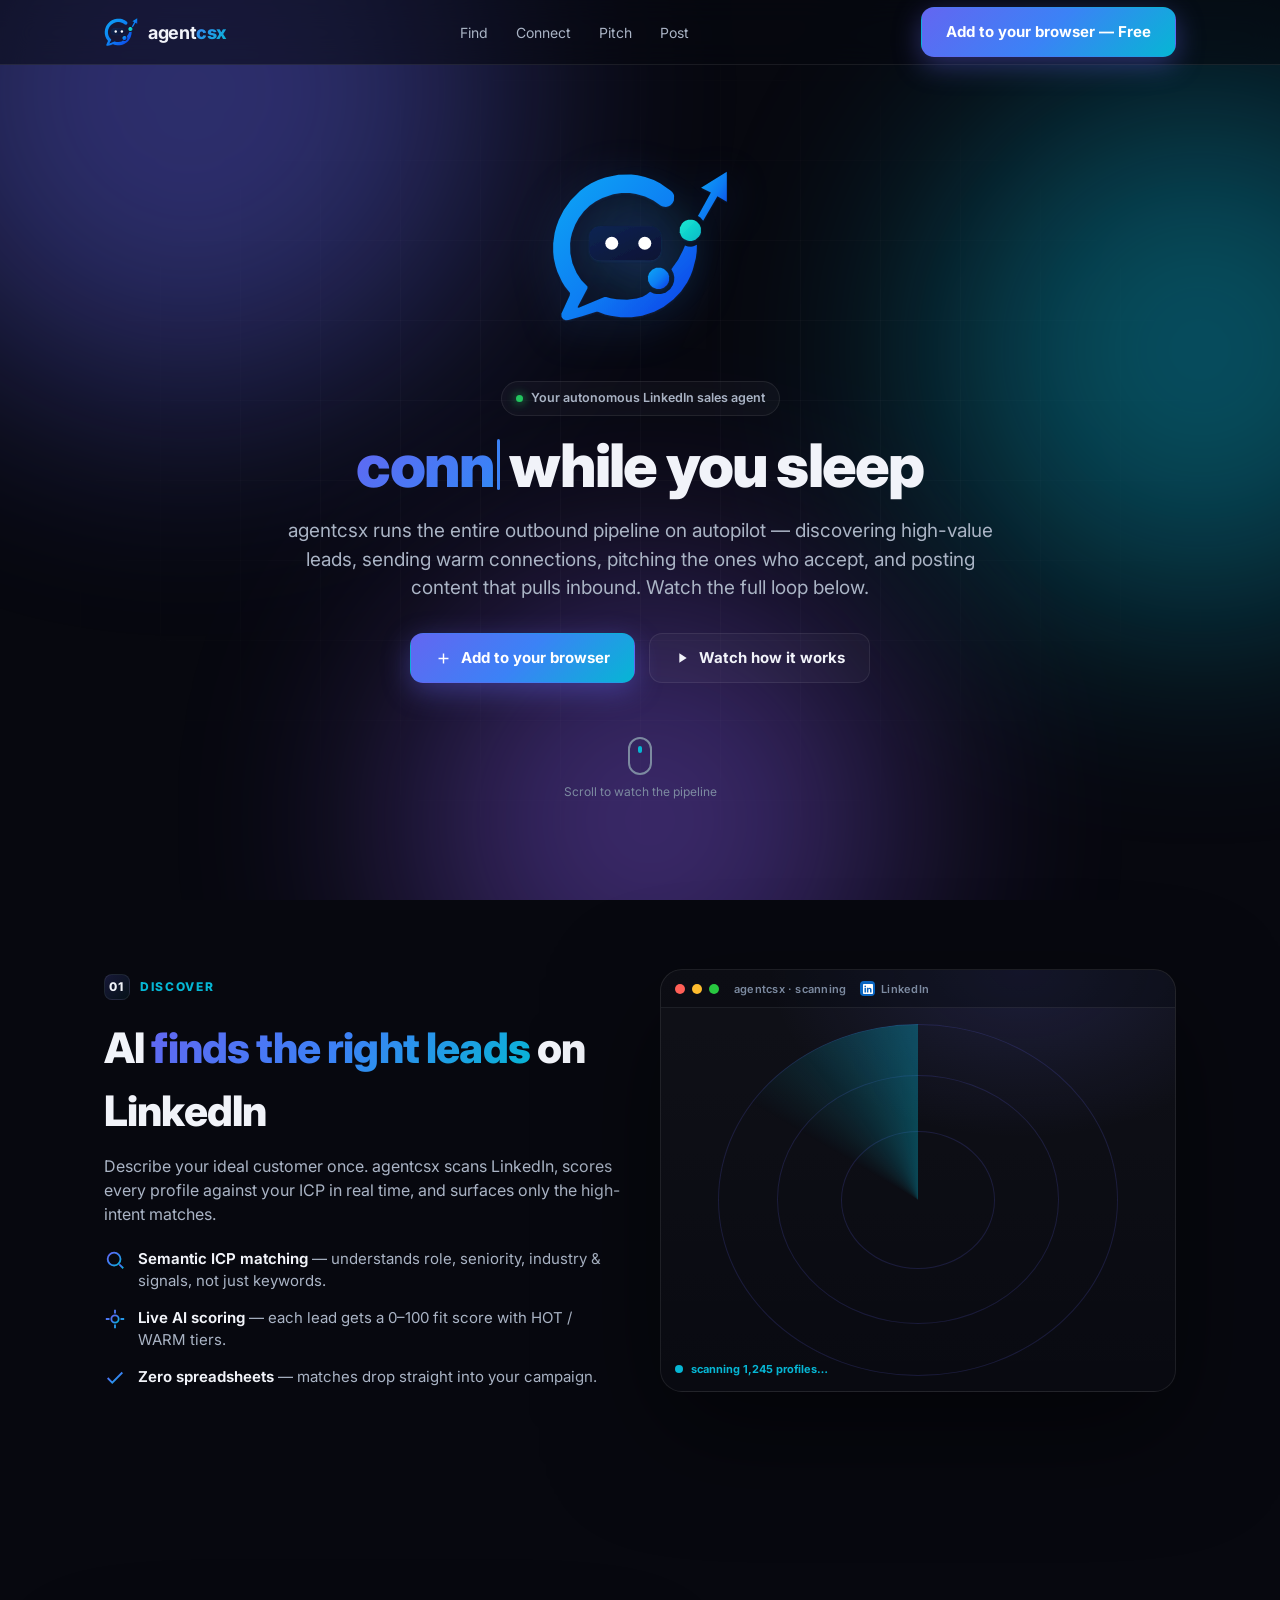
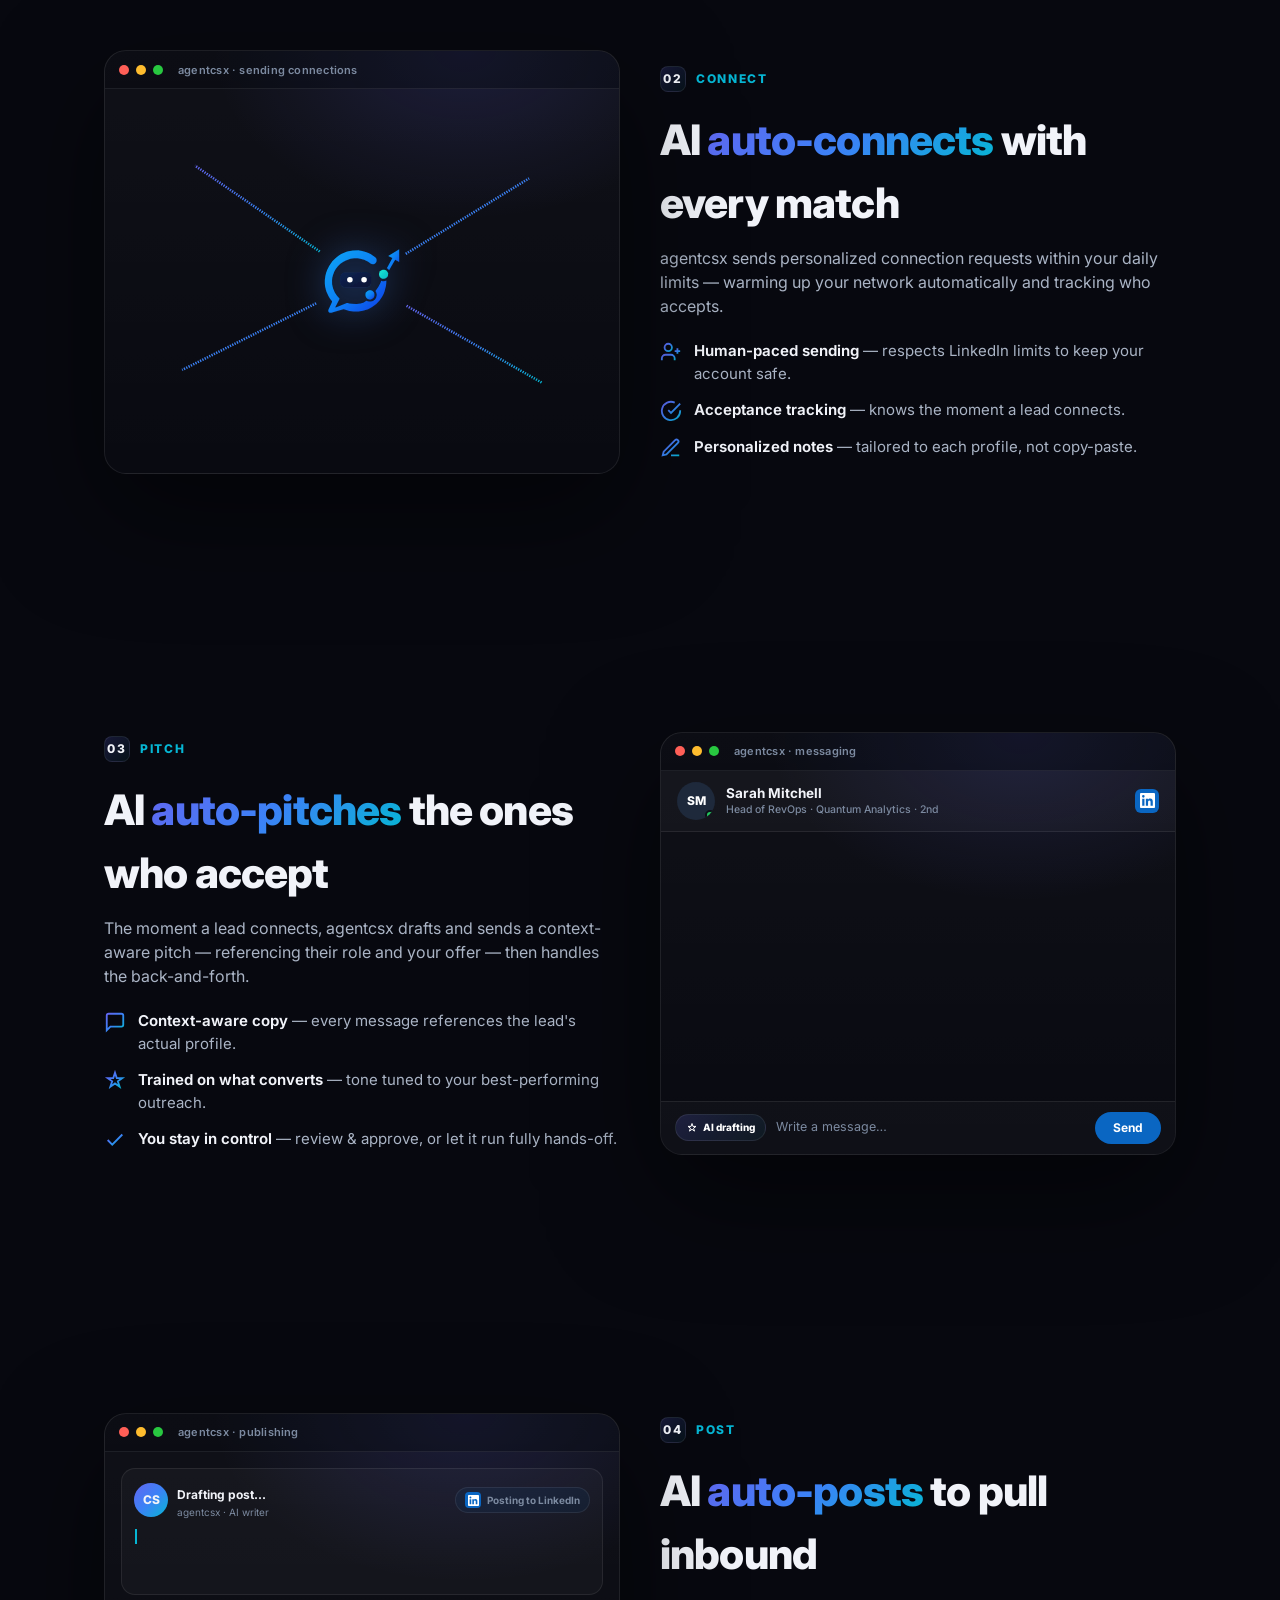
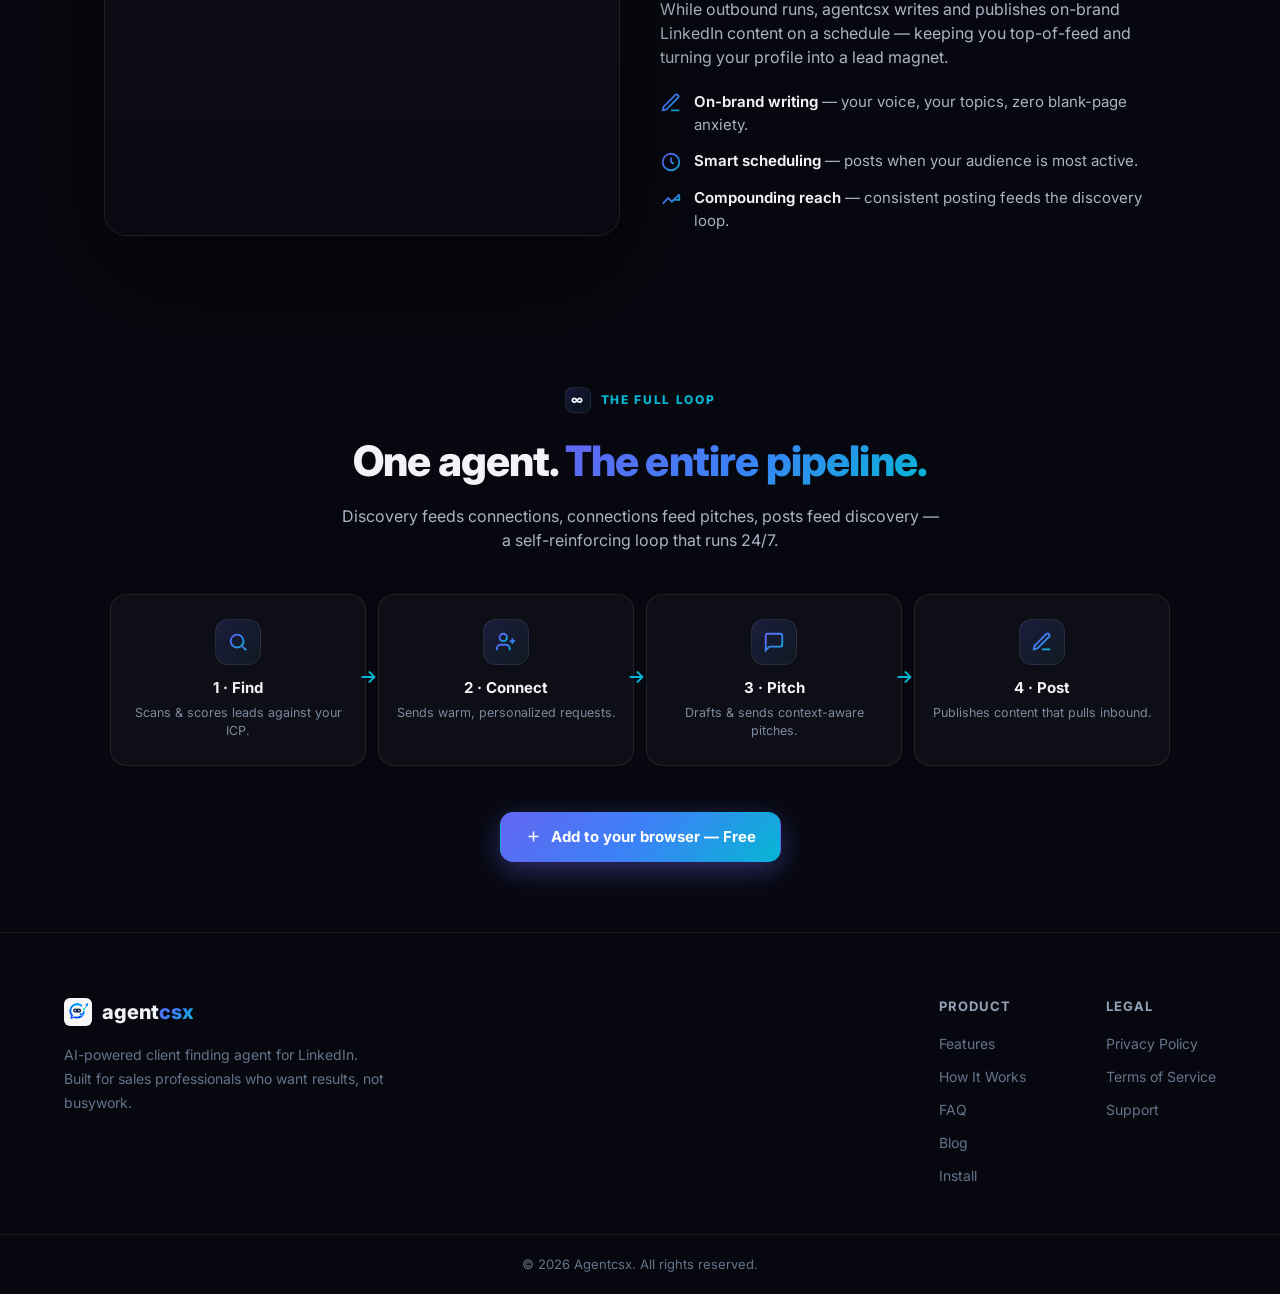
==== commit 99424f47: "Hero verb rotator: typewriter typing animation with blinking caret Replace the fade/blur word swap w" ====
--- a/index.html
+++ b/index.html
@@ -147,16 +147,15 @@
   .pill .dot{width:7px;height:7px;border-radius:50%;background:var(--green);box-shadow:0 0 10px var(--green);animation:blip 2s infinite}
   h1.hero-title{font-size:clamp(28px,5.2vw,60px);line-height:1.06;font-weight:850;letter-spacing:-.03em;margin:18px auto 0;
     max-width:none;white-space:nowrap}
-  /* rotating verb — find / connect / pitch / post, one at a time.
-     Width fits the active word (JS) so the trailing text keeps clean spacing. */
-  .hero-title .rotator{display:inline-block;position:relative;vertical-align:baseline;text-align:left;
-    width:auto;transition:width .42s var(--ease);will-change:width}
+  /* rotating verb — find / connect / pitch / post, typed one at a time. */
+  .hero-title .rotator{display:inline-block;position:relative;vertical-align:baseline;text-align:left;white-space:nowrap}
   .hero-title .rot-w{display:inline-block;white-space:nowrap;
     background:var(--grad);background-size:200% auto;-webkit-background-clip:text;background-clip:text;
     -webkit-text-fill-color:transparent;color:transparent;
-    animation:shimmer 5s linear infinite;
-    transition:opacity .34s var(--ease),transform .34s var(--ease),filter .34s var(--ease);will-change:opacity,transform}
-  .hero-title .rot-w.out{opacity:0;transform:translateY(-15px);filter:blur(5px)}
+    animation:shimmer 5s linear infinite}
+  .hero-title .rot-caret{display:inline-block;width:3px;height:.86em;margin-left:.05em;border-radius:2px;
+    background:#3b82f6;vertical-align:-.06em;animation:caretBlink 1.05s steps(1) infinite}
+  @keyframes caretBlink{0%,49%{opacity:1}50%,100%{opacity:0}}
   @media(max-width:620px){ h1.hero-title{white-space:normal} }
   .hero-sub{color:var(--muted);font-size:clamp(15px,2vw,19px);max-width:60ch;margin:20px auto 0;
     opacity:0;animation:rise .7s var(--ease) .5s forwards}
@@ -454,7 +453,7 @@
   <div class="wrap">
     <div class="hero-logo" id="heroLogo"></div>
     <div class="pill"><span class="dot"></span> Your autonomous LinkedIn sales agent</div>
-    <h1 class="hero-title"><span class="rotator" id="rotator" aria-label="find, connect, pitch, post"><span class="rot-w" id="rotWord">find</span></span>&nbsp;while you sleep</h1>
+    <h1 class="hero-title"><span class="rotator" id="rotator" aria-label="find, connect, pitch, post"><span class="rot-w" id="rotWord">find</span><span class="rot-caret" aria-hidden="true"></span></span>&nbsp;while you sleep</h1>
     <p class="hero-sub">agentcsx runs the entire outbound pipeline on autopilot — discovering high-value leads, sending warm connections, pitching the ones who accept, and posting content that pulls inbound. Watch the full loop below.</p>
     <div class="hero-cta">
       <a class="btn btn-primary" href="https://chromewebstore.google.com/search/agentcsx" target="_blank" rel="noopener">
@@ -750,32 +749,41 @@
 }
 document.getElementById('heroLogo').innerHTML = logoMark(182, true,  'h');
 
-/* rotating verb — find / connect / pitch / post, one at a time.
-   The rotator width transitions to each active word so the trailing
-   "while you sleep" keeps a clean single-space gap. */
+/* rotating verb — find / connect / pitch / post, typed one at a time
+   like a typewriter (type out, hold, backspace, next word). */
 (function(){
-  const rotator = document.getElementById('rotator');
   const word = document.getElementById('rotWord');
-  if(!rotator || !word) return;
+  if(!word) return;
   const words = ['find','connect','pitch','post'];
-  let i = 0;
-  // measure a word's rendered width using a hidden clone
-  const ghost = document.createElement('span');
-  ghost.style.cssText = 'position:absolute;visibility:hidden;white-space:nowrap;pointer-events:none';
-  ghost.className = 'rot-w';
-  function measure(w){ ghost.textContent = w; rotator.appendChild(ghost); const px = ghost.offsetWidth; rotator.removeChild(ghost); return px; }
-  // lock initial width
-  rotator.style.width = measure(words[0]) + 'px';
-  if(window.matchMedia && window.matchMedia('(prefers-reduced-motion:reduce)').matches) return;
-  setInterval(function(){
-    word.classList.add('out');
-    setTimeout(function(){
-      i = (i + 1) % words.length;
-      word.textContent = words[i];
-      rotator.style.width = measure(words[i]) + 'px';
-      word.classList.remove('out');
-    }, 340);
-  }, 2200);
+  if(window.matchMedia && window.matchMedia('(prefers-reduced-motion:reduce)').matches){
+    word.textContent = words[0];
+    return;
+  }
+  const TYPE = 95;    // ms per character typed
+  const ERASE = 55;   // ms per character erased
+  const HOLD = 1400;  // ms to hold the full word
+  const GAP = 320;    // ms blank before next word
+  let wi = 0;
+  function type(){
+    const target = words[wi];
+    let c = 0;
+    (function step(){
+      word.textContent = target.slice(0, ++c);
+      if(c < target.length) setTimeout(step, TYPE);
+      else setTimeout(erase, HOLD);
+    })();
+  }
+  function erase(){
+    const target = words[wi];
+    let c = target.length;
+    (function step(){
+      word.textContent = target.slice(0, --c);
+      if(c > 0) setTimeout(step, ERASE);
+      else { wi = (wi + 1) % words.length; setTimeout(type, GAP); }
+    })();
+  }
+  word.textContent = '';
+  setTimeout(type, 400);
 })();
 document.getElementById('navMark').innerHTML  = logoMark(34,  false, 'n');
 const connectHub = document.getElementById('connectHub');
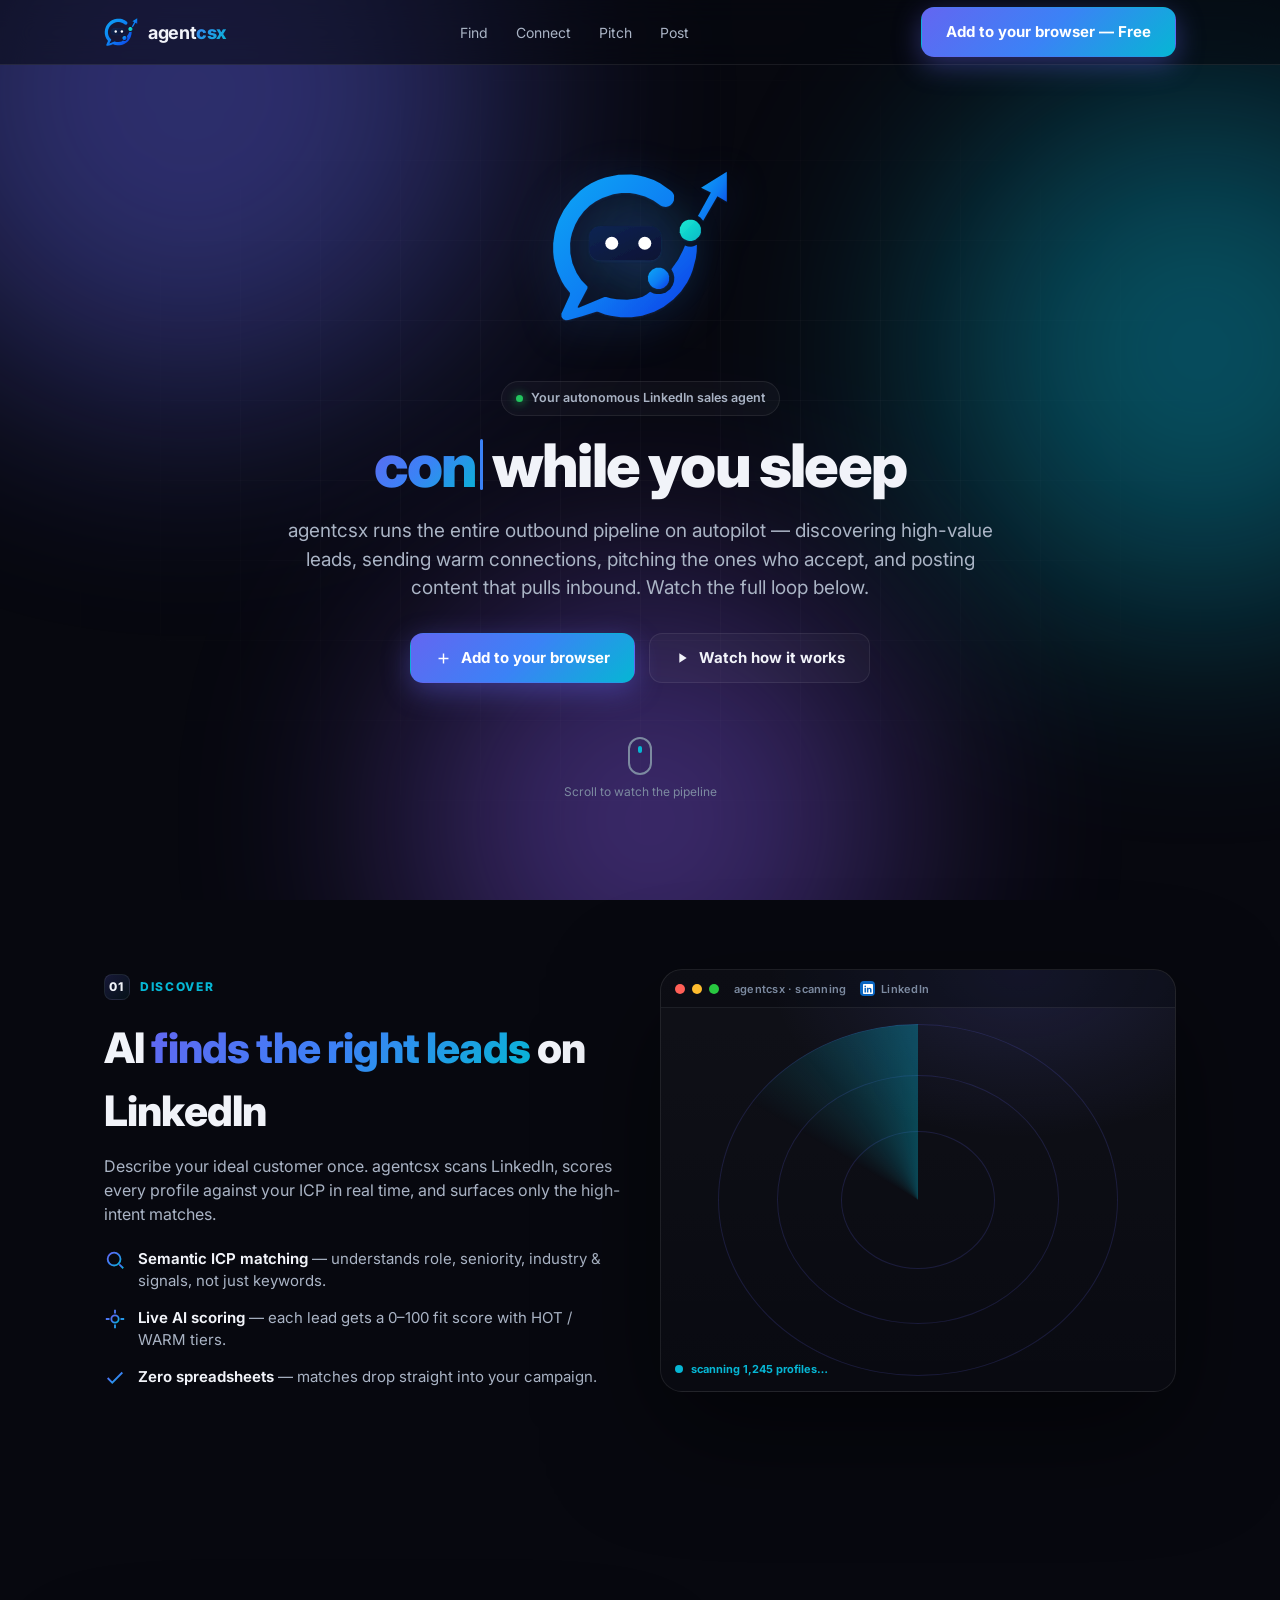
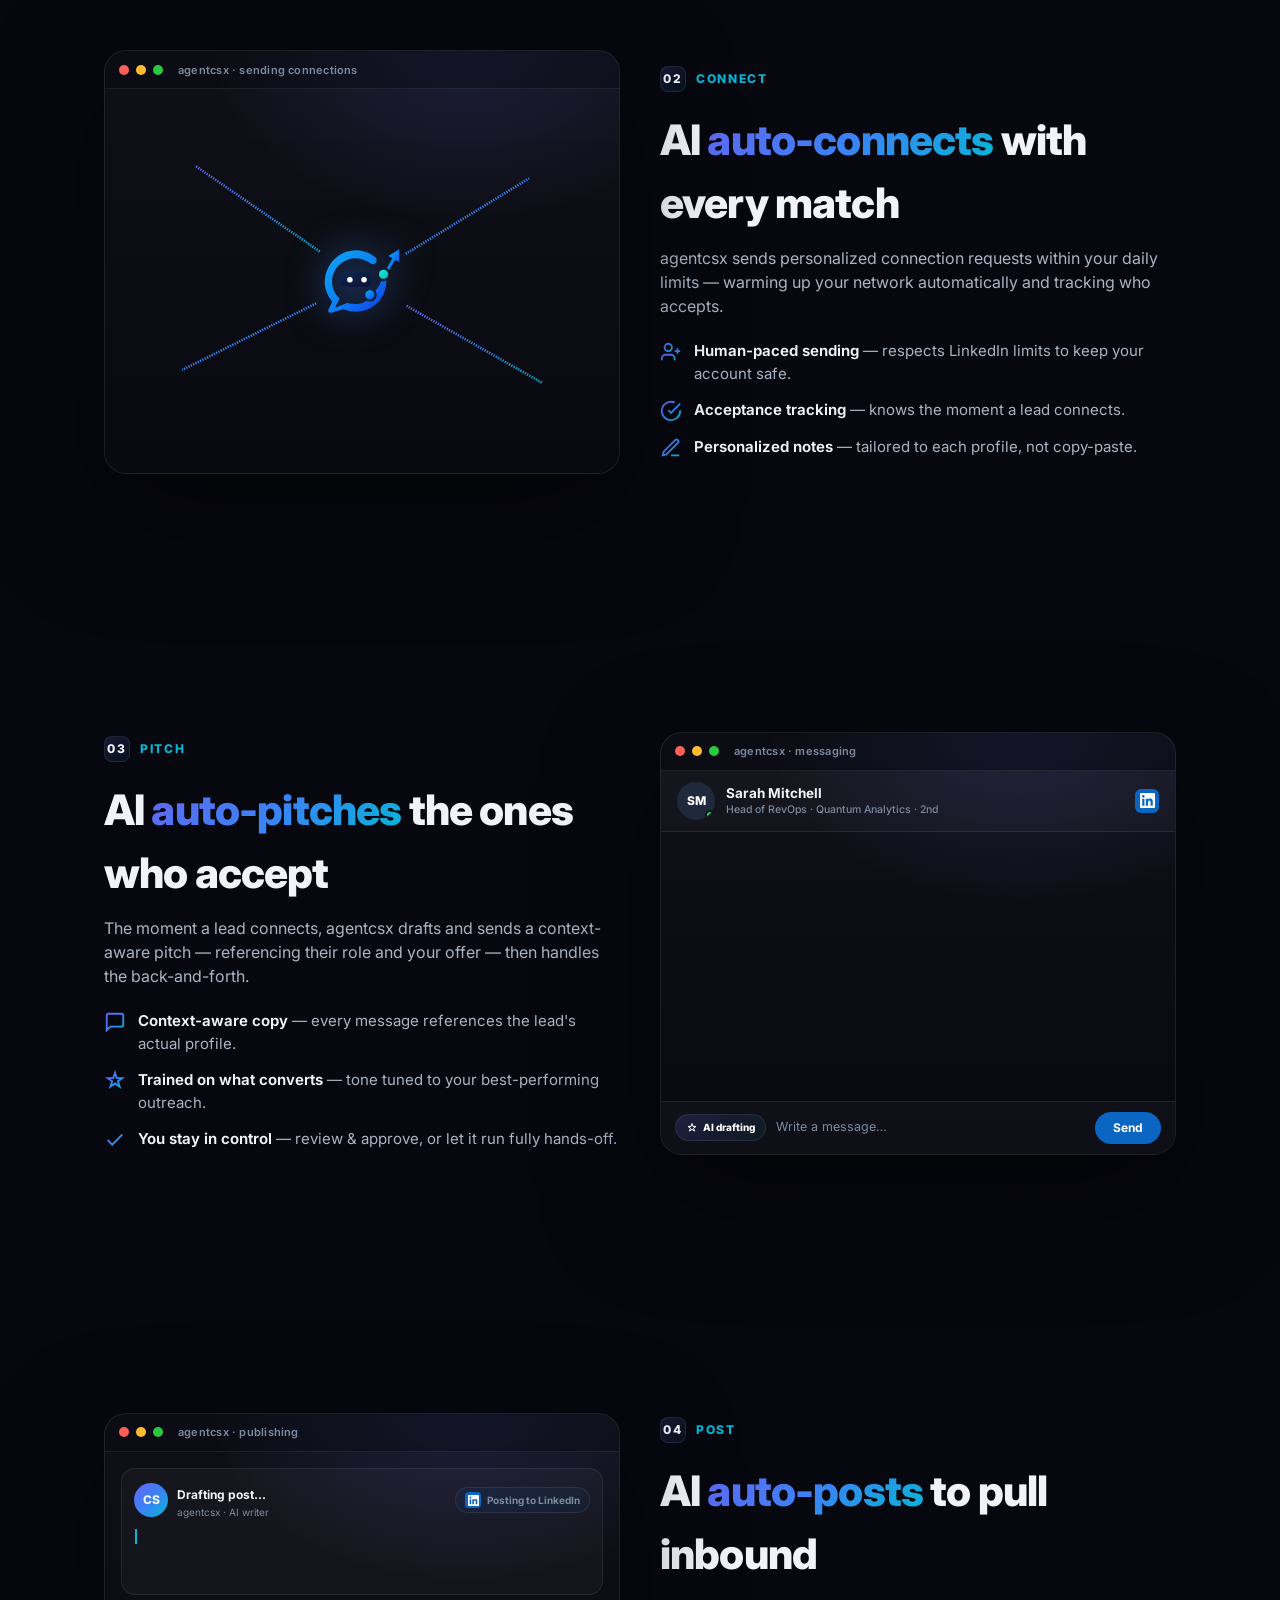
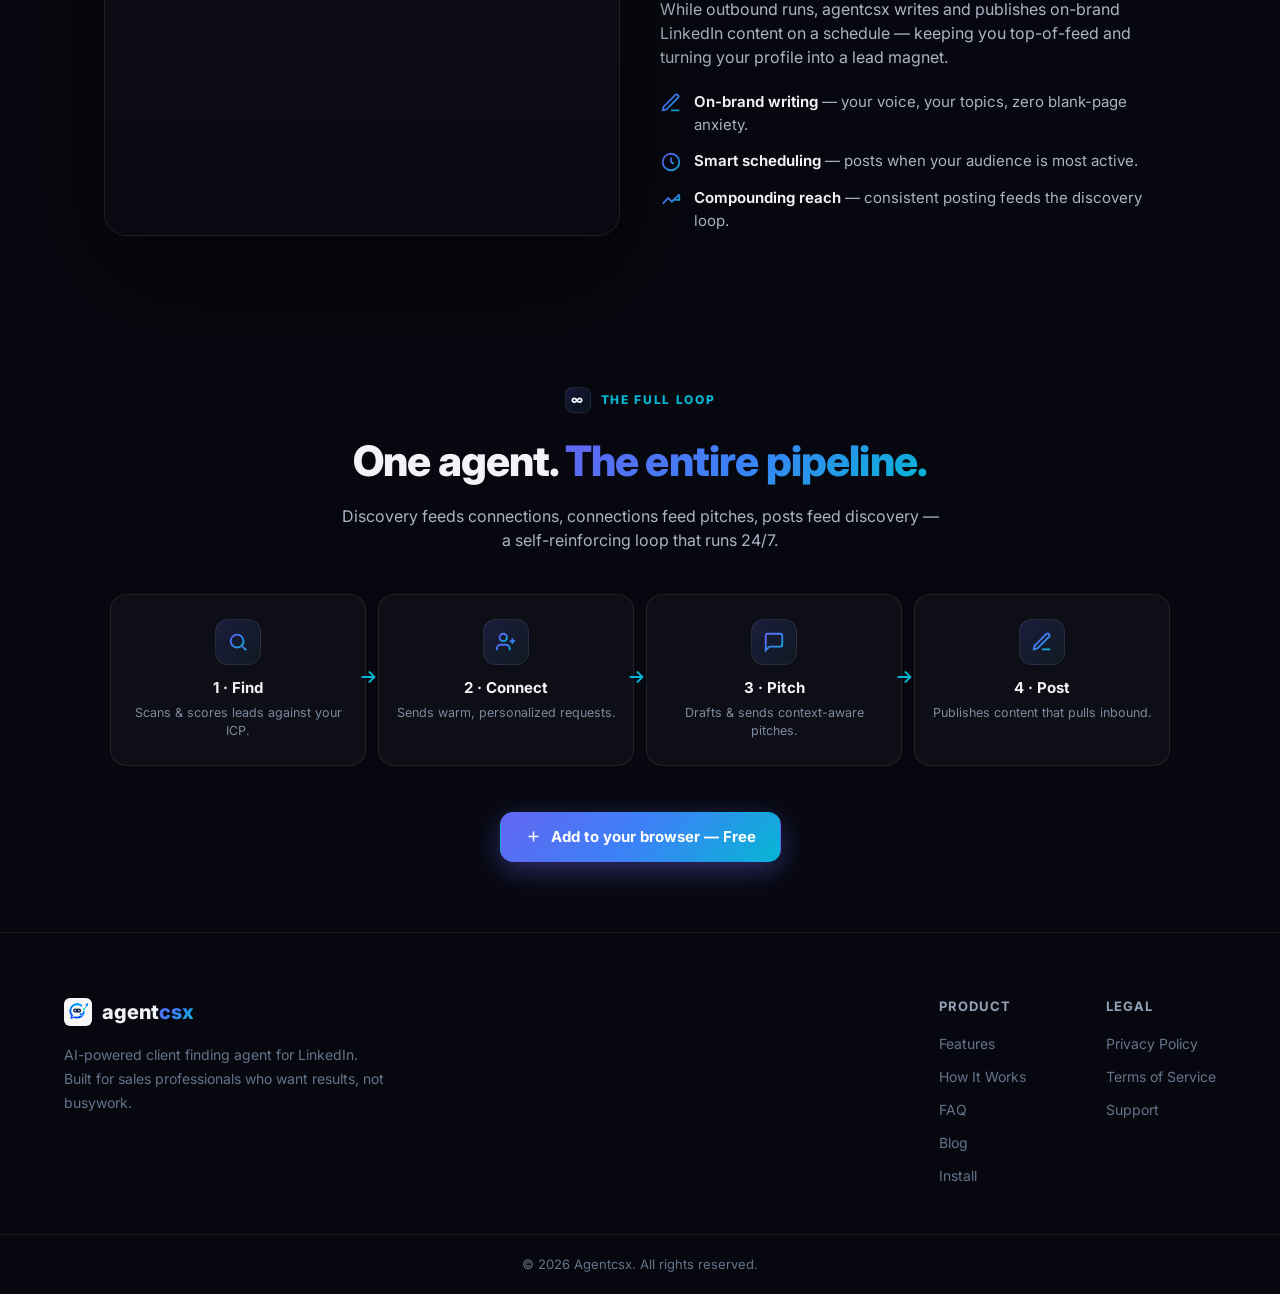
==== commit b52a31d2: "Universal mobile optimization + fix iOS gradient-text rendering - Fix hero verb rendering as a solid" ====
--- a/index.html
+++ b/index.html
@@ -95,12 +95,13 @@
   }
 
   *{margin:0;padding:0;box-sizing:border-box}
-  html{scroll-behavior:smooth}
+  html{scroll-behavior:smooth;overflow-x:clip}
   body{
     font-family:'Inter',-apple-system,BlinkMacSystemFont,'Segoe UI',Roboto,Helvetica,Arial,sans-serif;
     background:var(--bg);
     color:var(--text);
-    overflow-x:hidden;
+    overflow-x:clip;
+    width:100%;
     line-height:1.5;
     -webkit-font-smoothing:antialiased;
   }
@@ -135,8 +136,16 @@
   .nav-links a:hover{color:var(--text)}
   .badge-exp{font-size:11px;font-weight:700;padding:5px 10px;border-radius:999px;border:1px solid rgba(245,158,11,.4);
     color:#fbbf24;background:rgba(245,158,11,.08)}
-  .btn-nav{font-size:13.5px;padding:9px 17px;border-radius:11px}
+  .btn-nav{font-size:13.5px;padding:9px 17px;border-radius:11px;white-space:nowrap}
+  .btn-nav .cta-short{display:none}
   @media(max-width:760px){.nav-links{display:none}}
+  @media(max-width:520px){
+    .btn-nav .cta-full{display:none}
+    .btn-nav .cta-short{display:inline}
+    .btn-nav{font-size:13px;padding:9px 14px}
+    .brand{font-size:16px;gap:8px}
+    .brand .mark{width:30px;height:30px}
+  }
 
   /* ---------- hero ---------- */
   .hero{position:relative;text-align:center;padding:90px 0 60px}
@@ -149,10 +158,16 @@
     max-width:none;white-space:nowrap}
   /* rotating verb — find / connect / pitch / post, typed one at a time. */
   .hero-title .rotator{display:inline-block;position:relative;vertical-align:baseline;text-align:left;white-space:nowrap}
-  .hero-title .rot-w{display:inline-block;white-space:nowrap;
-    background:var(--grad);background-size:200% auto;-webkit-background-clip:text;background-clip:text;
-    -webkit-text-fill-color:transparent;color:transparent;
-    animation:shimmer 5s linear infinite}
+  /* Gradient verb. NOTE: no animation on this element — animating a
+     -webkit-background-clip:text node makes iOS/WebKit (Safari, Brave on
+     iPhone) paint the whole gradient box instead of clipping to glyphs.
+     Keep it static; the caret carries the motion. Solid-color fallback
+     where background-clip:text isn't supported. */
+  .hero-title .rot-w{display:inline-block;white-space:nowrap;color:#3b82f6}
+  @supports ((-webkit-background-clip:text) or (background-clip:text)){
+    .hero-title .rot-w{background:var(--grad);-webkit-background-clip:text;background-clip:text;
+      -webkit-text-fill-color:transparent;color:transparent}
+  }
   .hero-title .rot-caret{display:inline-block;width:3px;height:.86em;margin-left:.05em;border-radius:2px;
     background:#3b82f6;vertical-align:-.06em;animation:caretBlink 1.05s steps(1) infinite}
   @keyframes caretBlink{0%,49%{opacity:1}50%,100%{opacity:0}}
@@ -186,6 +201,10 @@
   .sec-head h2{font-size:clamp(26px,4vw,42px);font-weight:820;letter-spacing:-.02em;margin:16px 0 12px}
   .sec-head p{color:var(--muted);font-size:16px}
   .stage-grid{display:grid;grid-template-columns:1fr 1fr;gap:40px;align-items:center;margin-top:38px}
+  /* min-width:0 lets grid items shrink below their content's intrinsic
+     width — without it the .viz card (aspect-ratio + min-height ≈ 402px)
+     forces the column wider than a phone viewport. */
+  .stage-grid > *{min-width:0}
   @media(max-width:880px){.stage-grid{grid-template-columns:1fr;gap:28px}}
   .reverse .stage-grid{direction:rtl}
   .reverse .stage-grid > *{direction:ltr}
@@ -195,7 +214,7 @@
   .reveal.in{opacity:1;transform:none}
 
   /* visual stage card */
-  .viz{position:relative;border-radius:22px;border:1px solid var(--border);background:linear-gradient(180deg,rgba(255,255,255,.04),rgba(255,255,255,.01));
+  .viz{position:relative;width:100%;max-width:100%;border-radius:22px;border:1px solid var(--border);background:linear-gradient(180deg,rgba(255,255,255,.04),rgba(255,255,255,.01));
     box-shadow:0 40px 110px rgba(0,0,0,.5);overflow:hidden;aspect-ratio:1/.82;min-height:330px}
   .viz::before{content:"";position:absolute;inset:0;background:radial-gradient(420px 280px at 70% 0%,rgba(99,102,241,.16),transparent 60%);pointer-events:none}
   .viz-top{position:absolute;top:0;left:0;right:0;height:38px;display:flex;align-items:center;gap:7px;padding:0 14px;
@@ -444,7 +463,7 @@
     <div class="nav-links">
       <a href="#find">Find</a><a href="#connect">Connect</a><a href="#pitch">Pitch</a><a href="#post">Post</a>
     </div>
-    <a class="btn btn-primary btn-nav" href="https://chromewebstore.google.com/search/agentcsx" target="_blank" rel="noopener">Add to your browser — Free</a>
+    <a class="btn btn-primary btn-nav" href="https://chromewebstore.google.com/search/agentcsx" target="_blank" rel="noopener"><span class="cta-full">Add to your browser — Free</span><span class="cta-short">Get it free</span></a>
   </div>
 </nav>
 
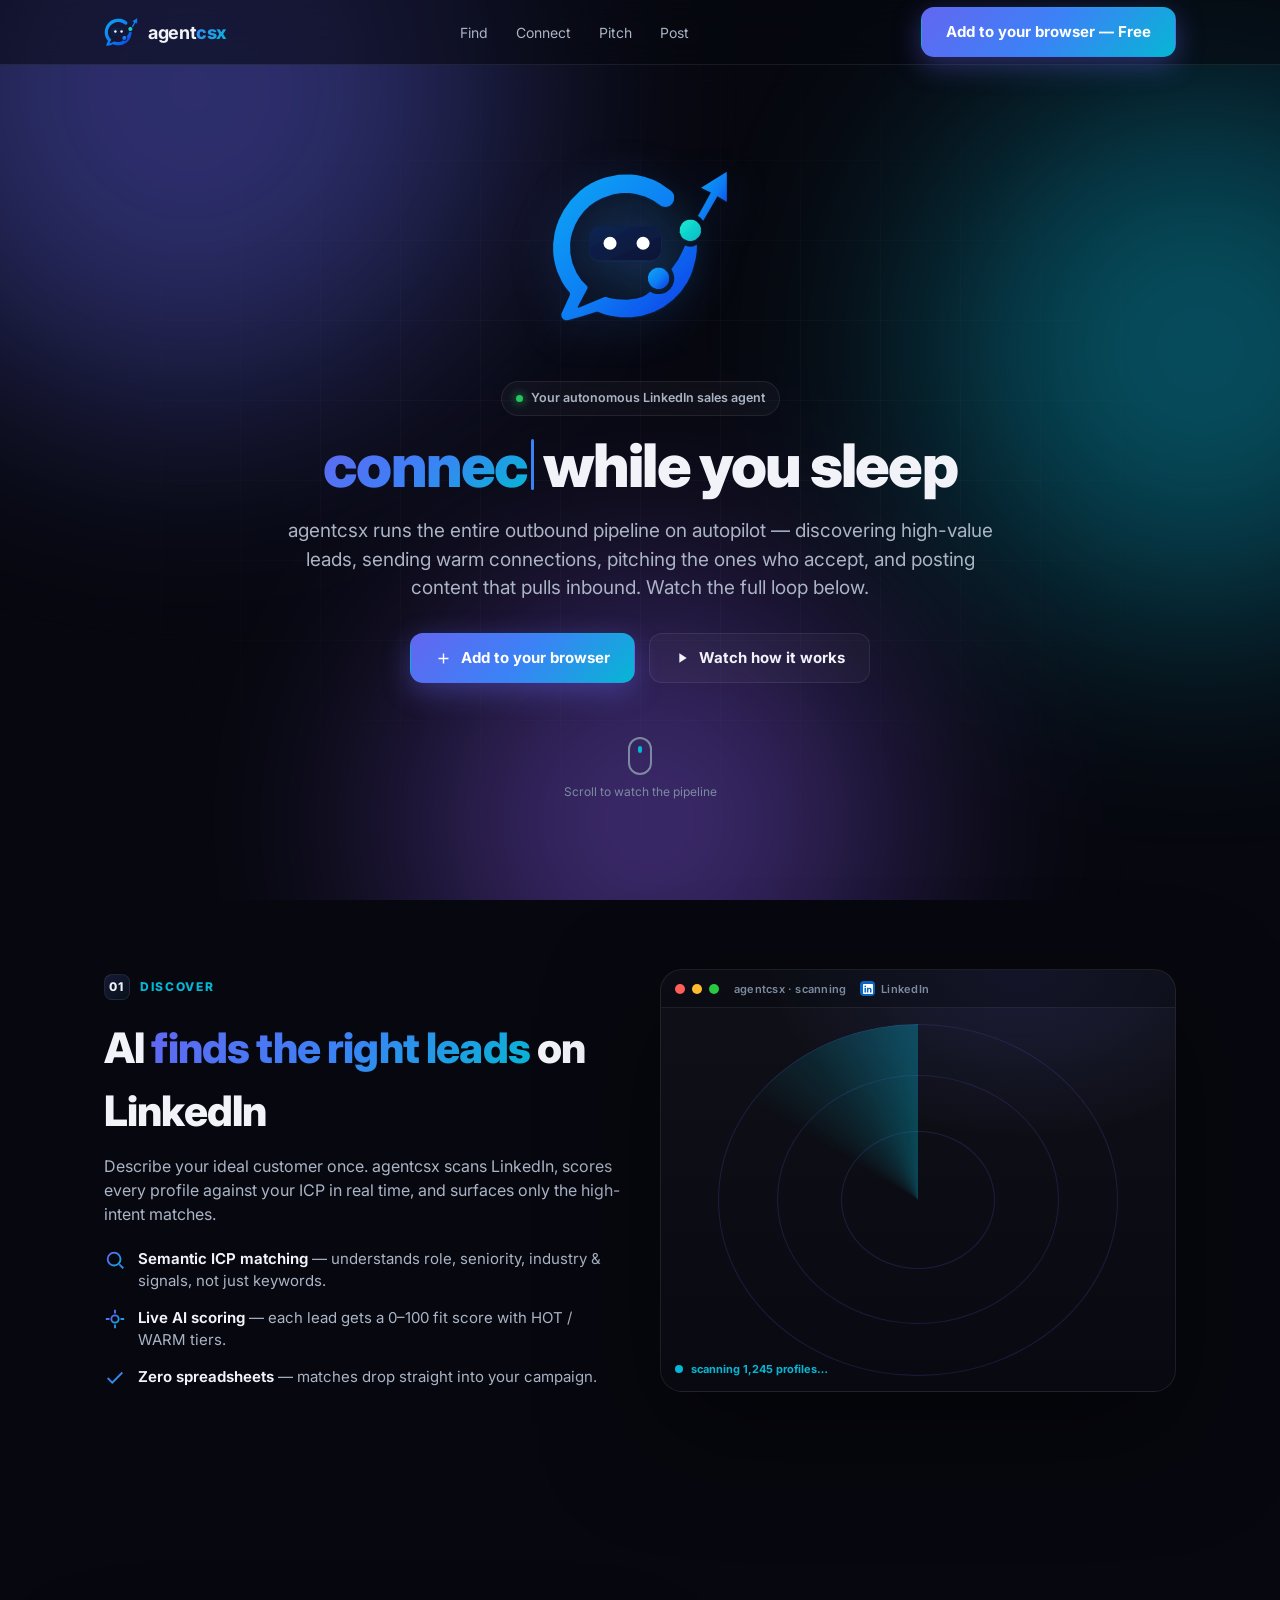
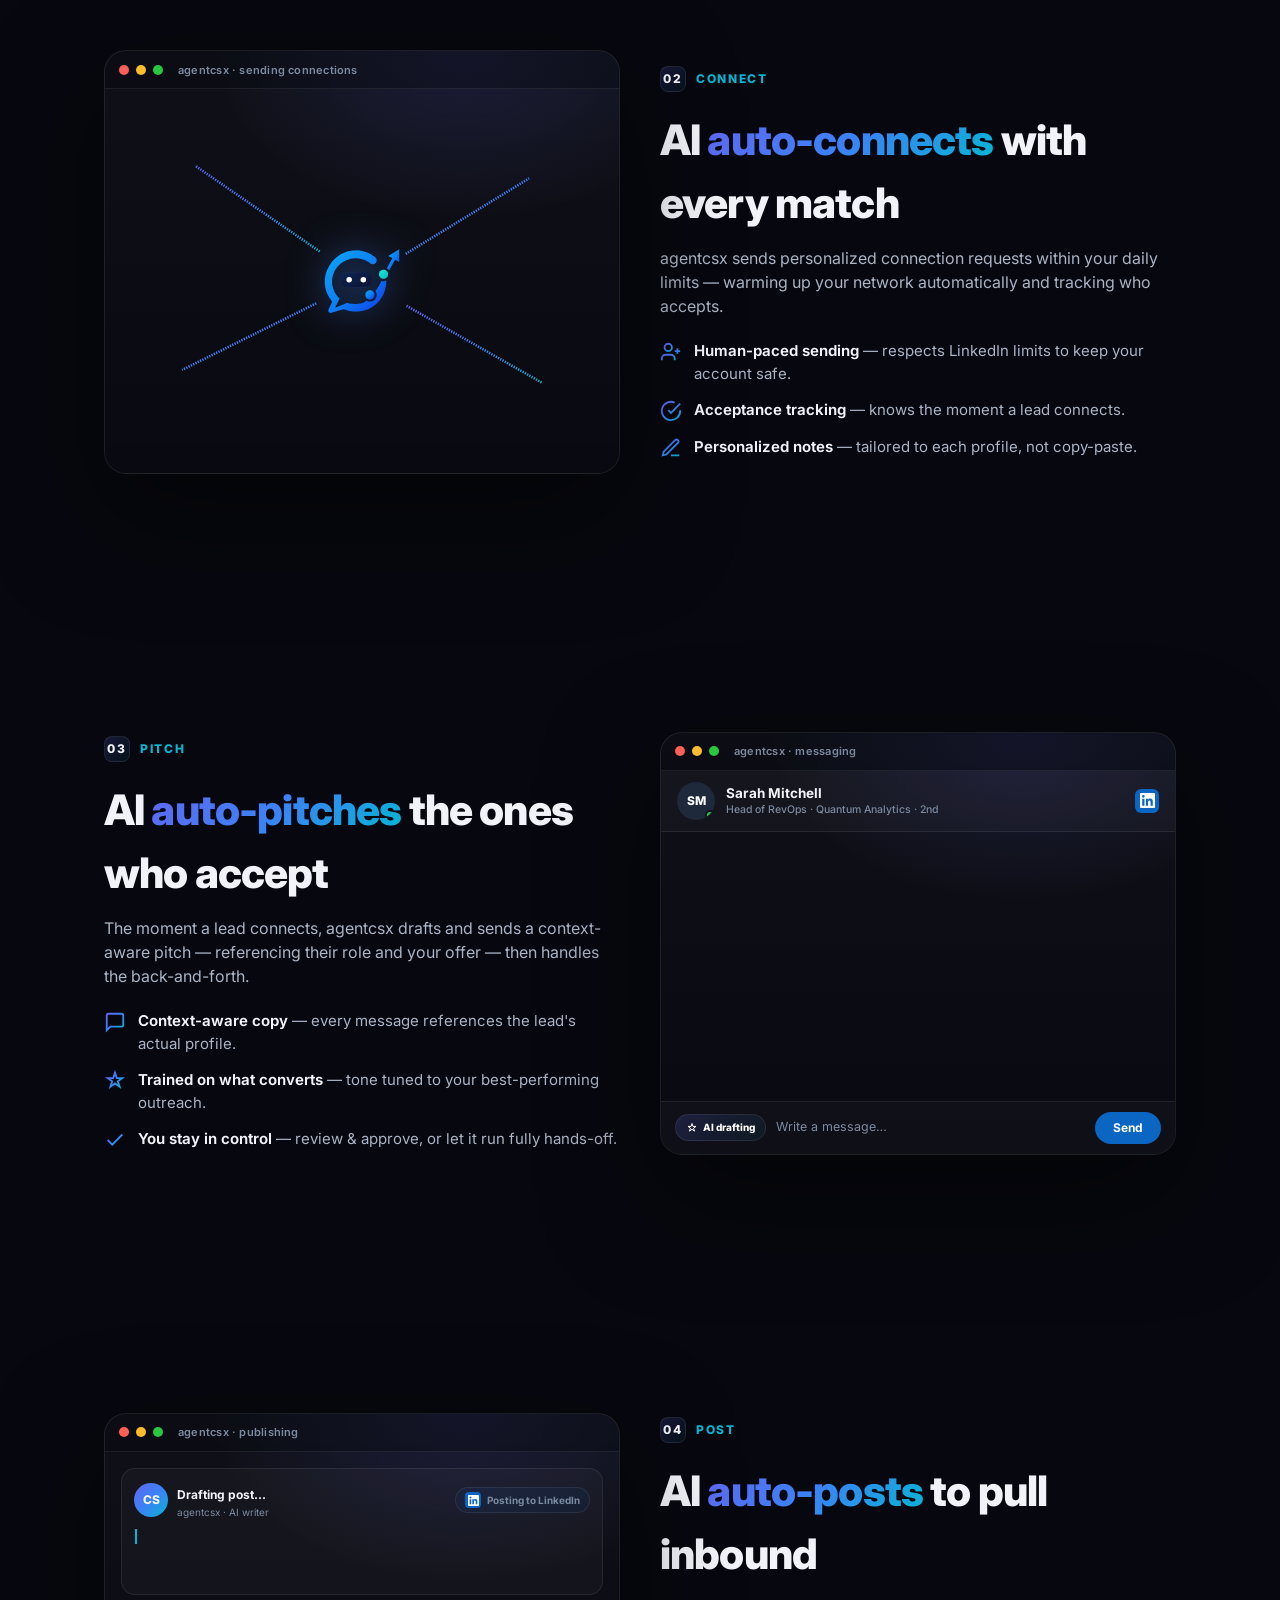
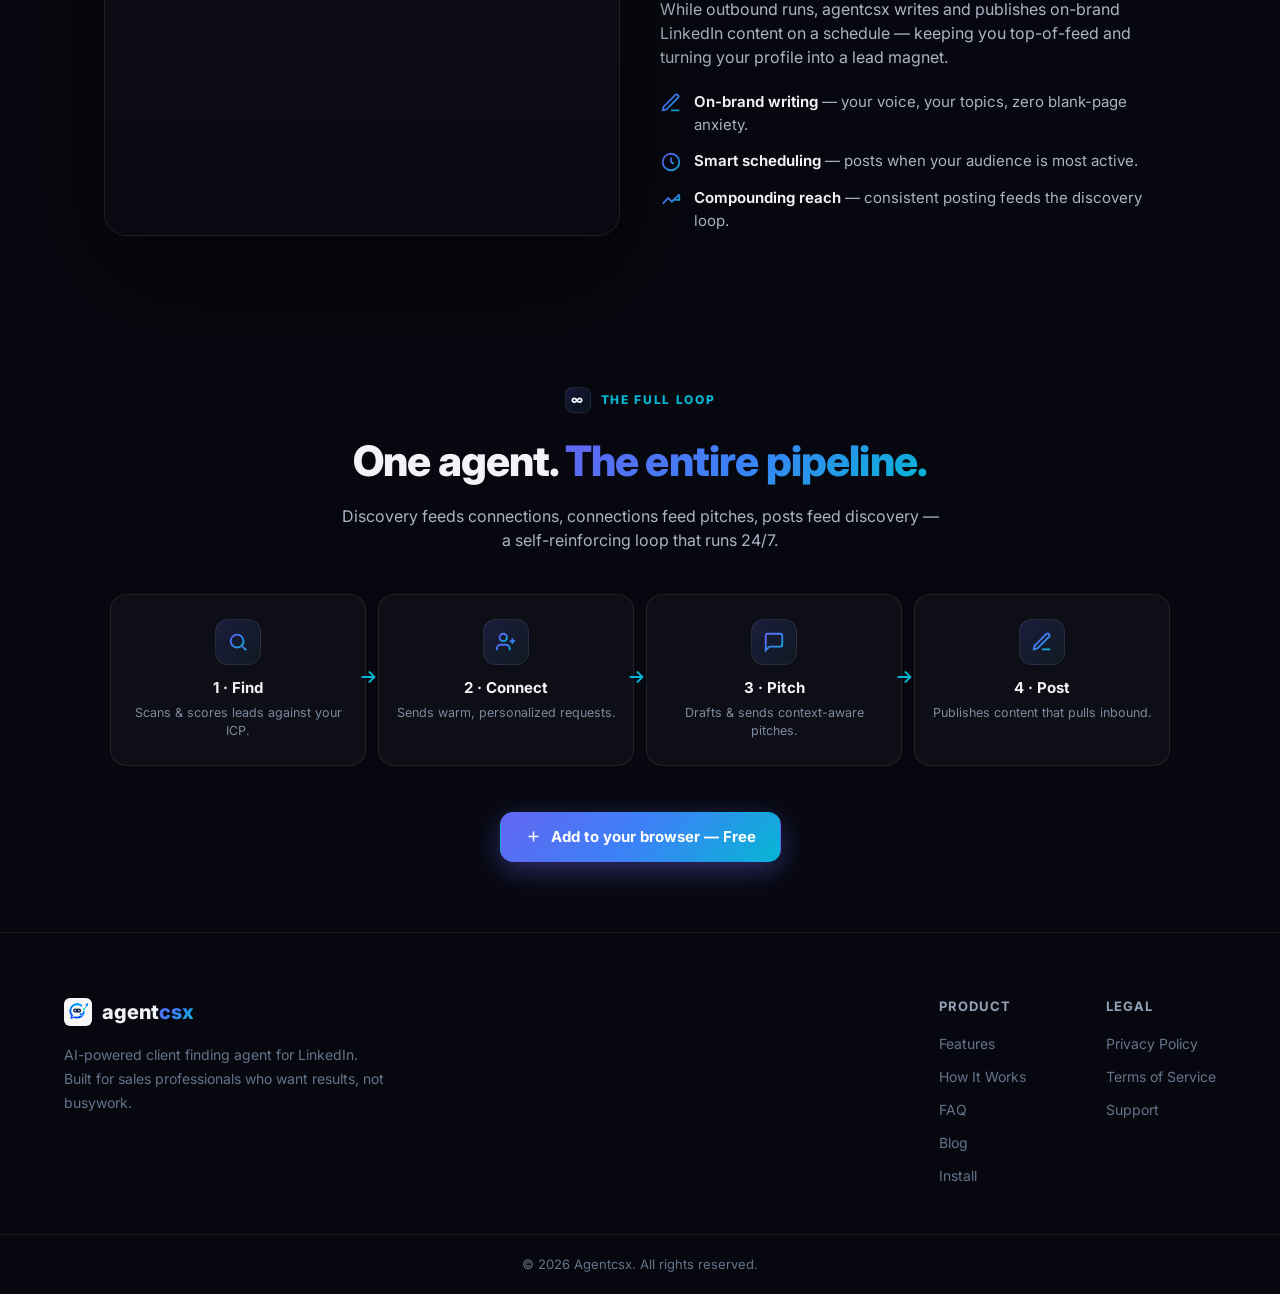
==== commit c6333a8a: "Fix pitch chat overflowing its card on mobile On phones the fixed aspect-ratio card was too short fo" ====
--- a/index.html
+++ b/index.html
@@ -206,6 +206,16 @@
      forces the column wider than a phone viewport. */
   .stage-grid > *{min-width:0}
   @media(max-width:880px){.stage-grid{grid-template-columns:1fr;gap:28px}}
+  /* On phones the aspect-ratio card is too short for the tallest content
+     (the chat stage's header + 4 message rows + composer), so messages
+     overflow above the header. Give content-heavy stages explicit room. */
+  @media(max-width:600px){
+    #pitch .viz{min-height:510px}
+    #post .viz{min-height:430px}
+    /* tighten the chat a touch so it fits without a tall empty gap */
+    #pitch .li-msgs{gap:11px;padding:14px}
+    #pitch .li-msgs .chat-row{max-width:92%}
+  }
   .reverse .stage-grid{direction:rtl}
   .reverse .stage-grid > *{direction:ltr}
 
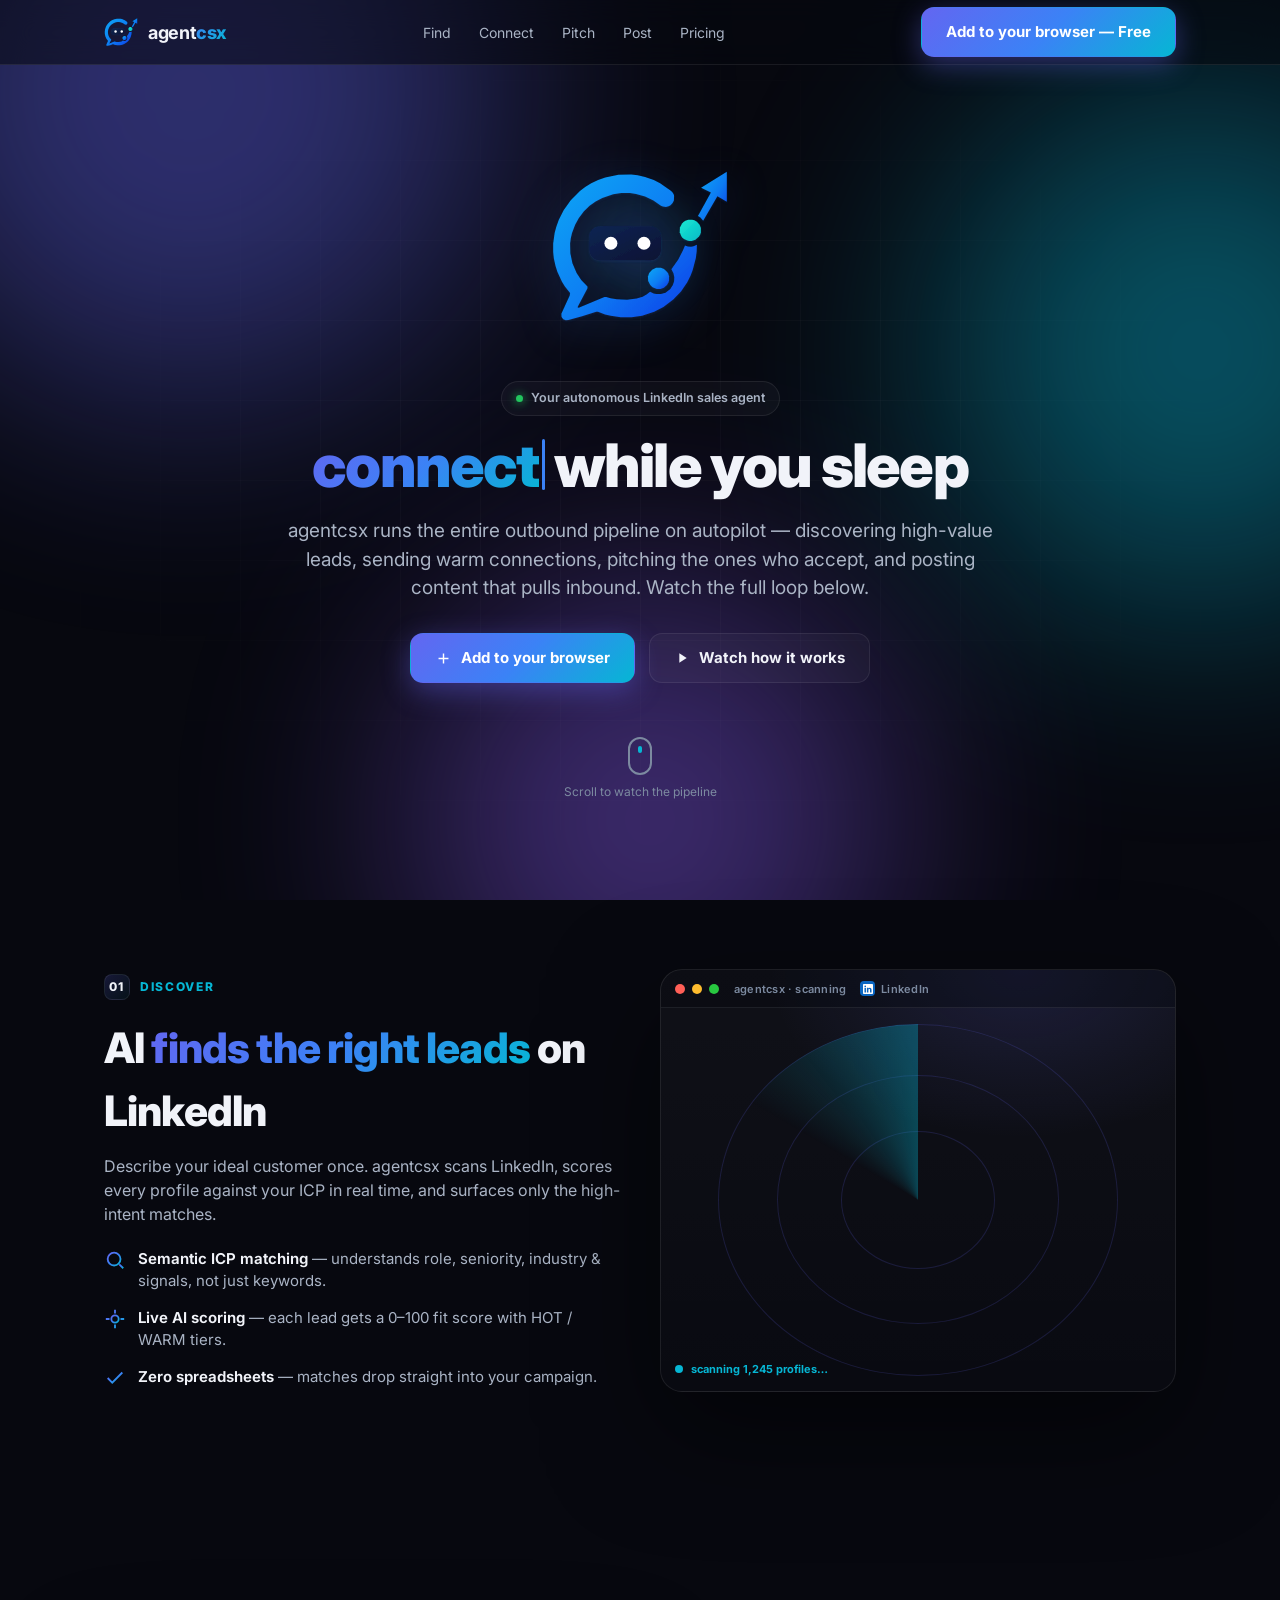
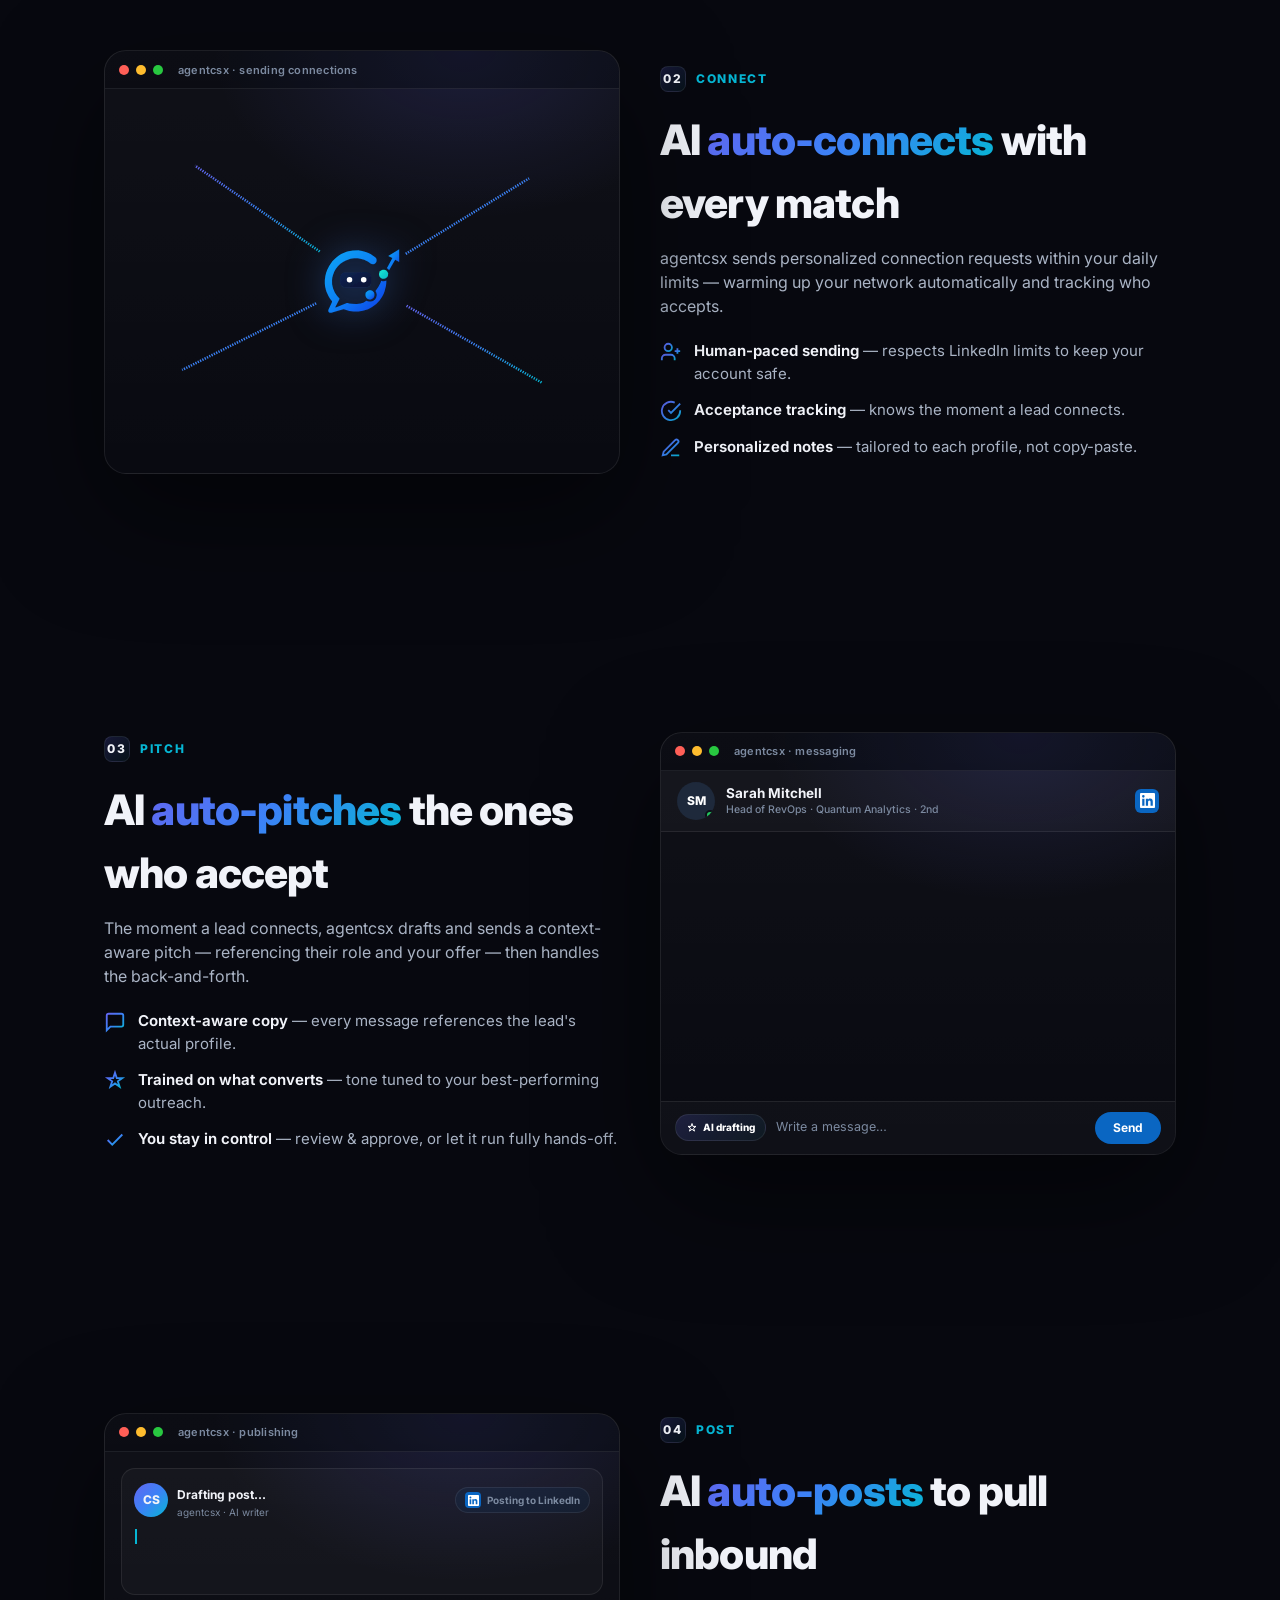
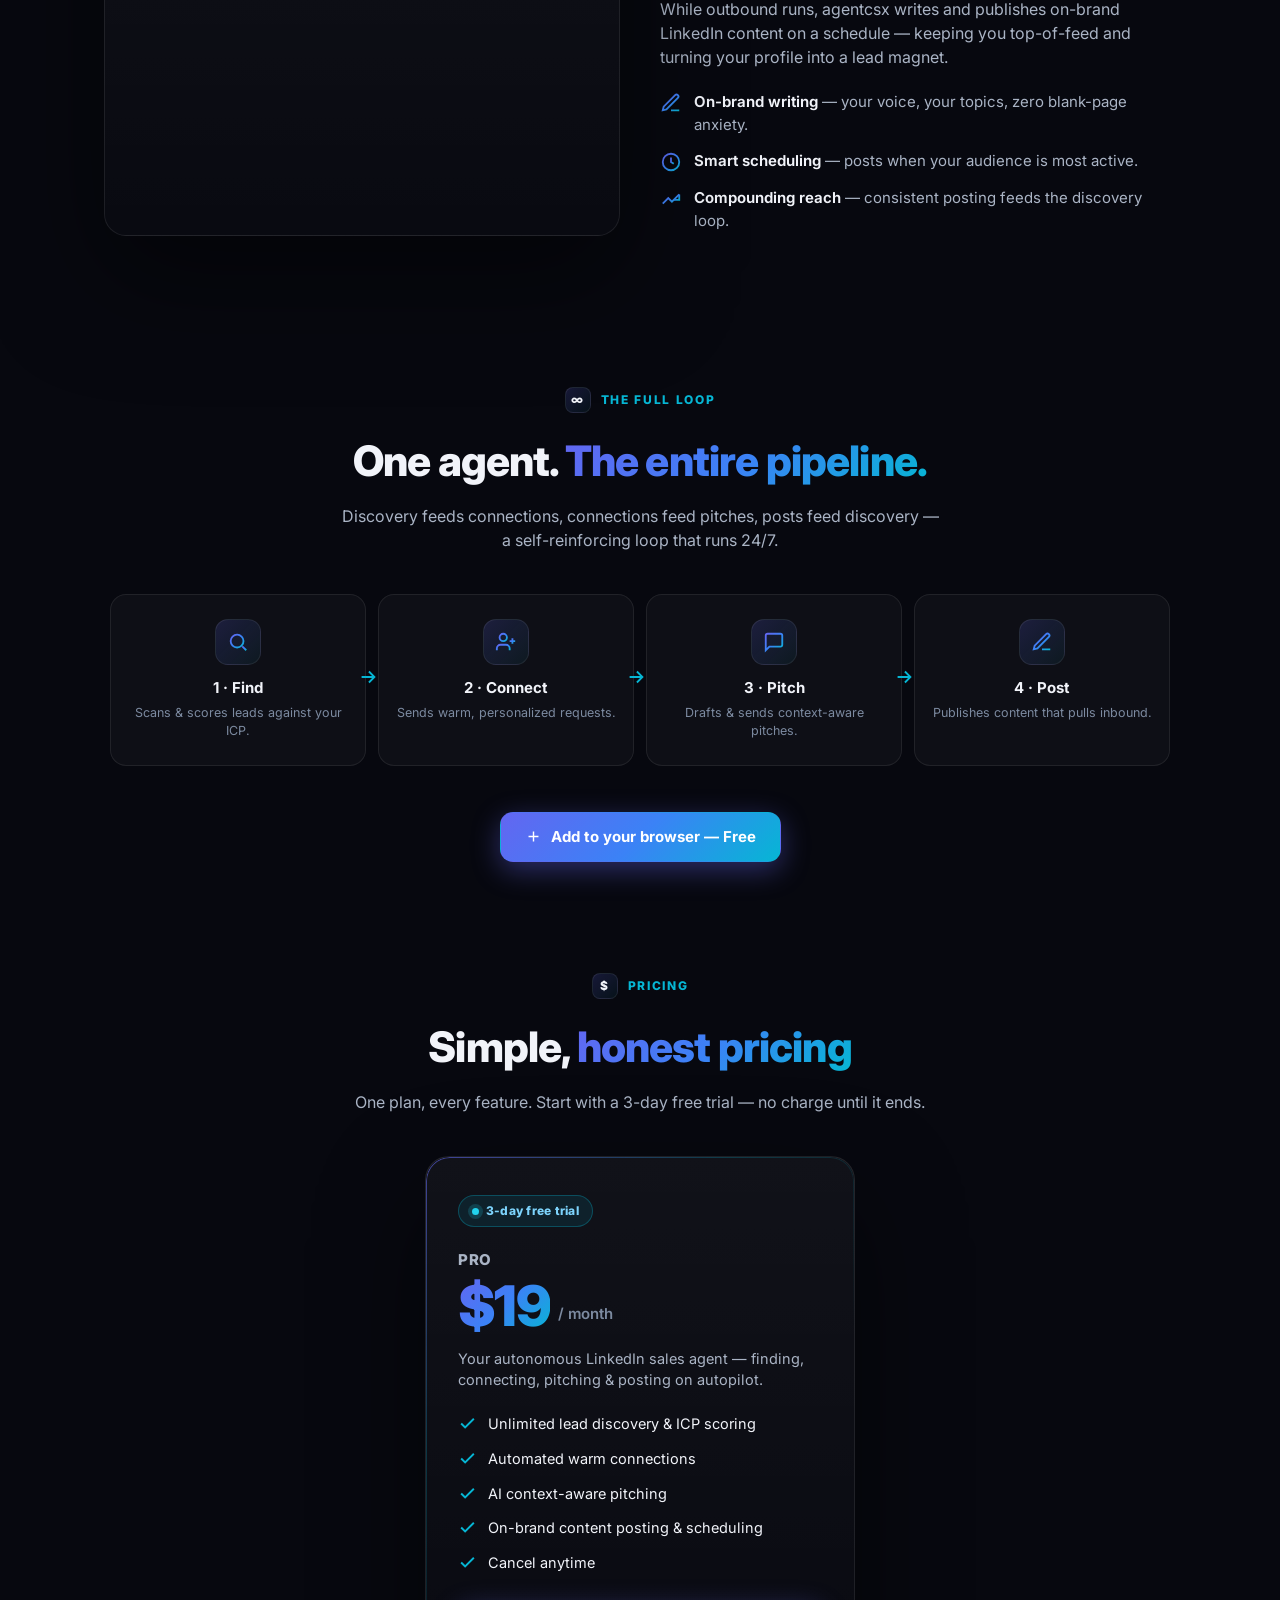
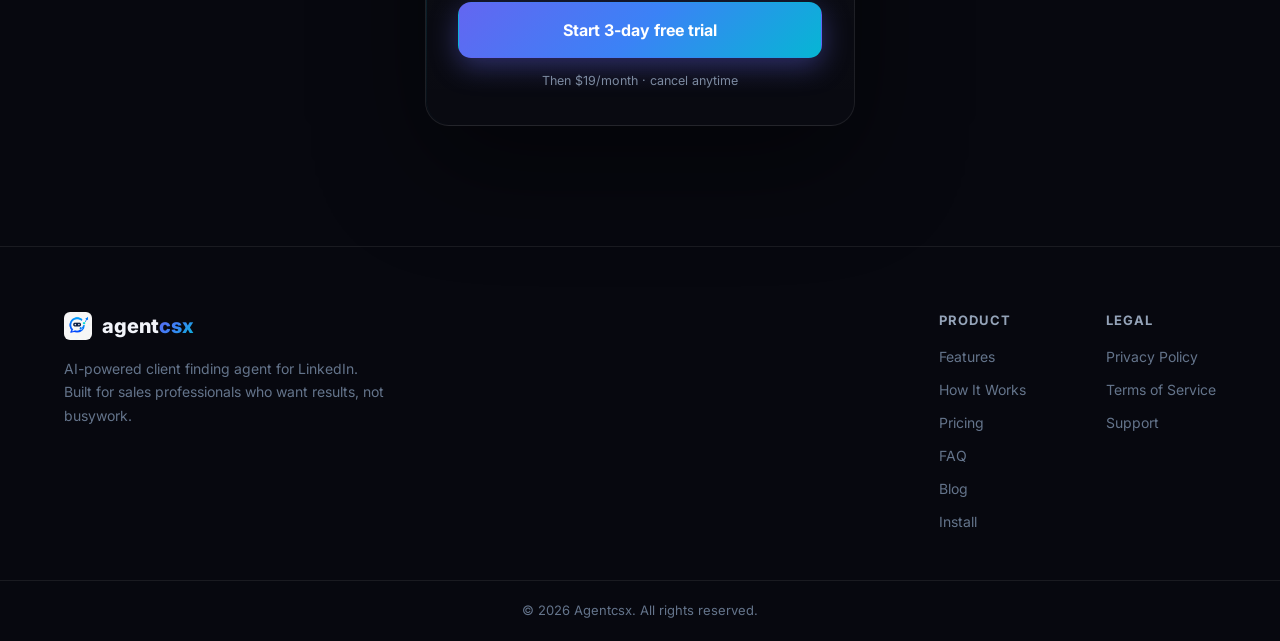
==== commit 8ed8b5d7: "Add Pricing section and nav link ($19/mo Pro, 3-day free trial) Add a Pricing nav entry and a dedica" ====
--- a/index.html
+++ b/index.html
@@ -412,6 +412,36 @@
   .pstep .arrow{position:absolute;right:-14px;top:50%;transform:translateY(-50%);color:var(--cyan);z-index:2}
   @media(max-width:760px){.pstep .arrow{display:none}}
 
+  /* ---------- pricing ---------- */
+  .pricing{padding:80px 0;text-align:center}
+  .price-wrap{max-width:430px;margin:42px auto 0}
+  .price-card{position:relative;border:1px solid var(--border);border-radius:24px;padding:38px 32px 34px;
+    background:linear-gradient(180deg,rgba(255,255,255,.045),rgba(255,255,255,.012));
+    box-shadow:0 40px 110px rgba(0,0,0,.45);overflow:hidden;text-align:left}
+  .price-card::before{content:"";position:absolute;inset:0;border-radius:24px;padding:1px;
+    background:linear-gradient(135deg,rgba(99,102,241,.6),rgba(6,182,212,.25),transparent 60%);
+    -webkit-mask:linear-gradient(#000 0 0) content-box,linear-gradient(#000 0 0);
+    -webkit-mask-composite:xor;mask-composite:exclude;pointer-events:none}
+  .price-trial{display:inline-flex;align-items:center;gap:7px;font-size:12px;font-weight:800;letter-spacing:.02em;
+    padding:6px 13px;border-radius:999px;color:#7dd3fc;background:rgba(6,182,212,.1);border:1px solid rgba(6,182,212,.3)}
+  .price-trial .dot{width:7px;height:7px;border-radius:50%;background:#22d3ee;box-shadow:0 0 0 4px rgba(34,211,238,.18)}
+  .price-name{font-size:15px;font-weight:800;letter-spacing:.04em;text-transform:uppercase;color:var(--muted);margin:22px 0 6px}
+  .price-amt{display:flex;align-items:flex-end;gap:8px}
+  .price-amt .num{font-size:56px;font-weight:850;letter-spacing:-.03em;line-height:1;
+    background:var(--grad);-webkit-background-clip:text;background-clip:text;-webkit-text-fill-color:transparent;color:#3b82f6}
+  .price-amt .per{font-size:15px;color:var(--dim);font-weight:600;padding-bottom:8px}
+  .price-card .desc{color:var(--muted);font-size:14.5px;margin:14px 0 22px;line-height:1.5}
+  .price-feats{list-style:none;display:flex;flex-direction:column;gap:13px;margin:0 0 28px}
+  .price-feats li{display:flex;align-items:flex-start;gap:11px;font-size:14.5px;color:var(--text)}
+  .price-feats svg{width:19px;height:19px;flex:none;margin-top:1px;color:var(--cyan)}
+  .price-card .btn-primary{width:100%;justify-content:center;font-size:16px;padding:15px 24px}
+  .price-fine{text-align:center;font-size:12.5px;color:var(--dim);margin-top:14px}
+  @media(max-width:600px){
+    .pricing{padding:60px 0}
+    .price-card{padding:30px 22px 28px}
+    .price-amt .num{font-size:48px}
+  }
+
   /* ---------- footer (ported from live agentcsx.com) ---------- */
   .container{max-width:1200px;margin:0 auto;padding:0 24px}
   .gradient-text{background:var(--grad);-webkit-background-clip:text;background-clip:text;-webkit-text-fill-color:transparent;color:transparent}
@@ -471,7 +501,7 @@
       <span><b>agent</b><span class="csx">csx</span></span>
     </div>
     <div class="nav-links">
-      <a href="#find">Find</a><a href="#connect">Connect</a><a href="#pitch">Pitch</a><a href="#post">Post</a>
+      <a href="#find">Find</a><a href="#connect">Connect</a><a href="#pitch">Pitch</a><a href="#post">Post</a><a href="#pricing">Pricing</a>
     </div>
     <a class="btn btn-primary btn-nav" href="https://chromewebstore.google.com/search/agentcsx" target="_blank" rel="noopener"><span class="cta-full">Add to your browser — Free</span><span class="cta-short">Get it free</span></a>
   </div>
@@ -721,6 +751,32 @@
   </div>
 </section>
 
+<!-- ============ PRICING ============ -->
+<section class="section pricing" id="pricing">
+  <div class="wrap">
+    <div class="eyebrow" style="justify-content:center"><span class="num">$</span> Pricing</div>
+    <div class="sec-head" style="margin:0 auto"><h2>Simple, <span class="gradtext">honest pricing</span></h2>
+      <p style="margin:0 auto">One plan, every feature. Start with a 3-day free trial — no charge until it ends.</p></div>
+    <div class="price-wrap reveal">
+      <div class="price-card">
+        <span class="price-trial"><span class="dot"></span> 3-day free trial</span>
+        <div class="price-name">Pro</div>
+        <div class="price-amt"><span class="num">$19</span><span class="per">/ month</span></div>
+        <p class="desc">Your autonomous LinkedIn sales agent — finding, connecting, pitching &amp; posting on autopilot.</p>
+        <ul class="price-feats">
+          <li><svg viewBox="0 0 24 24" fill="none" stroke="currentColor" stroke-width="2.4"><path d="M20 6 9 17l-5-5"/></svg> Unlimited lead discovery &amp; ICP scoring</li>
+          <li><svg viewBox="0 0 24 24" fill="none" stroke="currentColor" stroke-width="2.4"><path d="M20 6 9 17l-5-5"/></svg> Automated warm connections</li>
+          <li><svg viewBox="0 0 24 24" fill="none" stroke="currentColor" stroke-width="2.4"><path d="M20 6 9 17l-5-5"/></svg> AI context-aware pitching</li>
+          <li><svg viewBox="0 0 24 24" fill="none" stroke="currentColor" stroke-width="2.4"><path d="M20 6 9 17l-5-5"/></svg> On-brand content posting &amp; scheduling</li>
+          <li><svg viewBox="0 0 24 24" fill="none" stroke="currentColor" stroke-width="2.4"><path d="M20 6 9 17l-5-5"/></svg> Cancel anytime</li>
+        </ul>
+        <a class="btn btn-primary" href="https://chromewebstore.google.com/search/agentcsx" target="_blank" rel="noopener">Start 3-day free trial</a>
+        <p class="price-fine">Then $19/month · cancel anytime</p>
+      </div>
+    </div>
+  </div>
+</section>
+
 <!-- ═══════════ FOOTER (kept from live agentcsx.com) ═══════════ -->
 <footer class="footer">
   <div class="container footer-content">
@@ -736,6 +792,7 @@
         <h4>Product</h4>
         <a href="#features">Features</a>
         <a href="#how-it-works">How It Works</a>
+        <a href="#pricing">Pricing</a>
         <a href="#faq">FAQ</a>
         <a href="blog/">Blog</a>
         <a href="#install">Install</a>
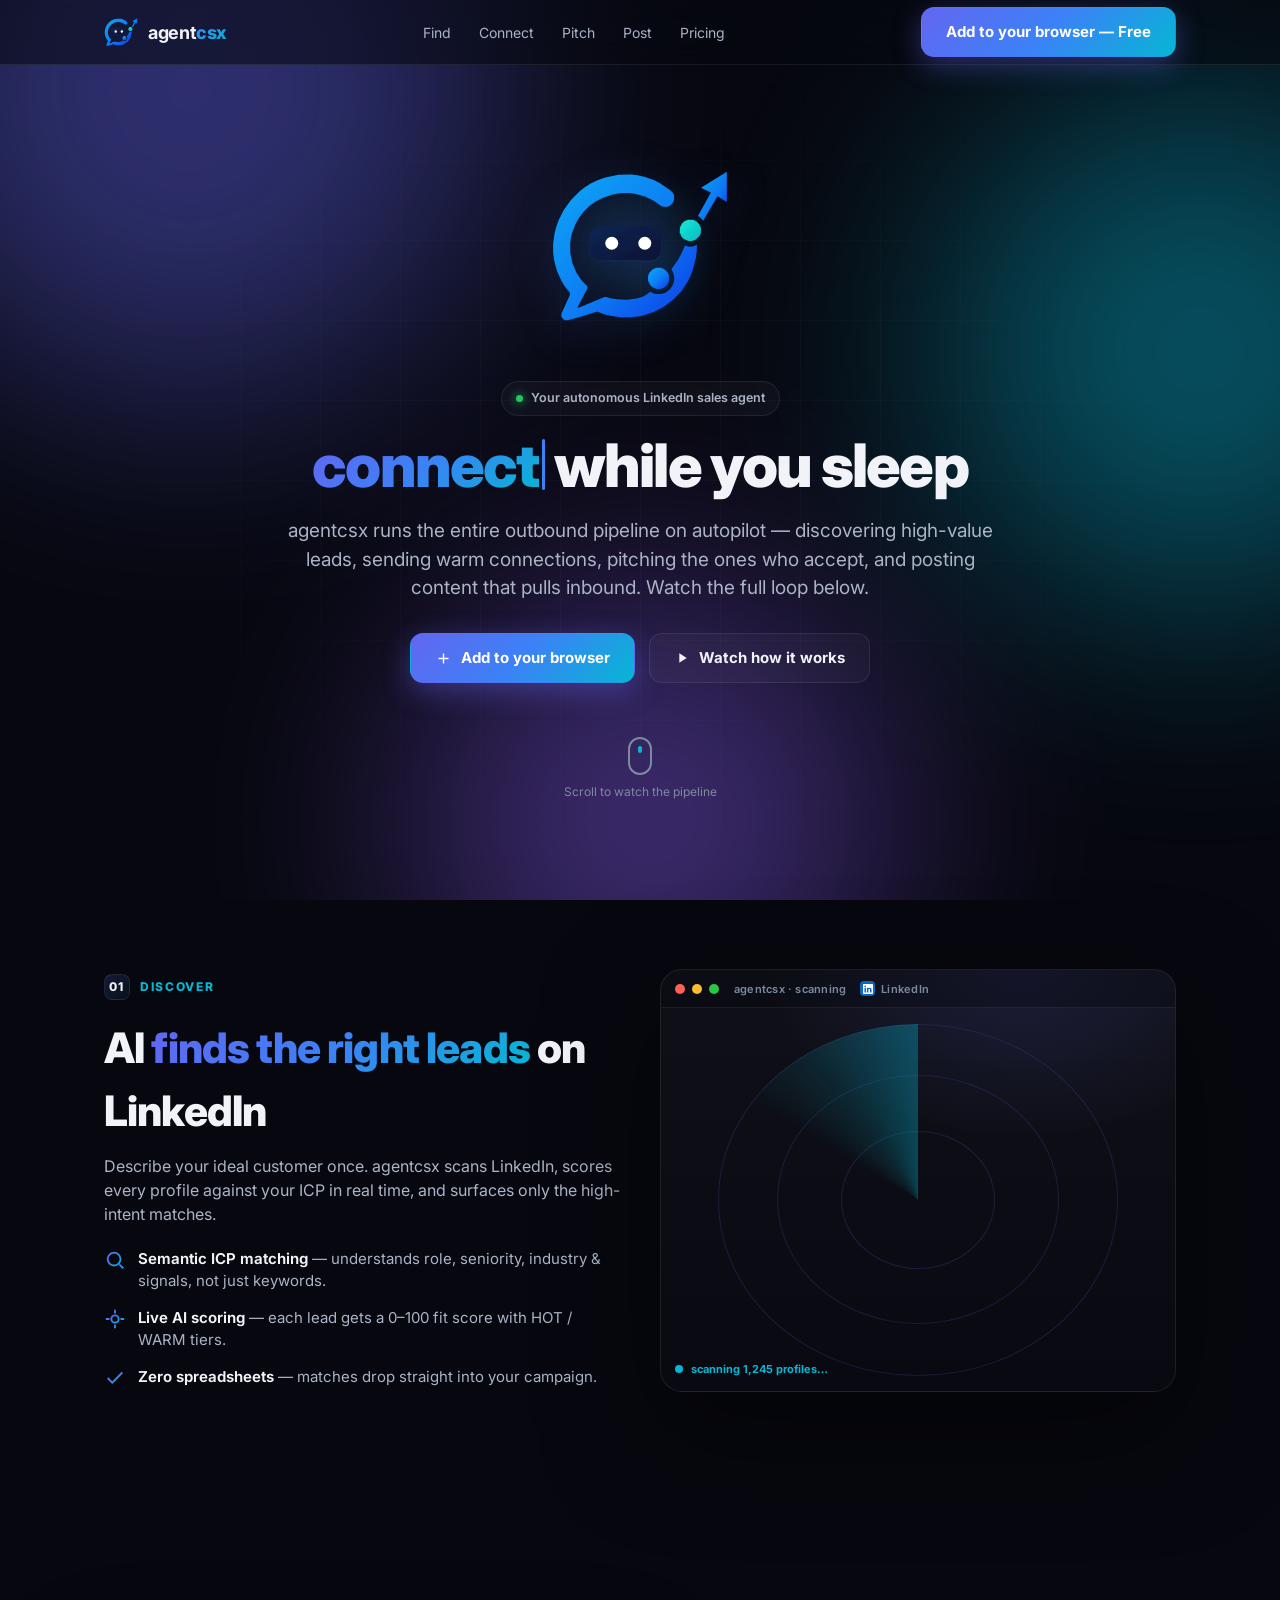
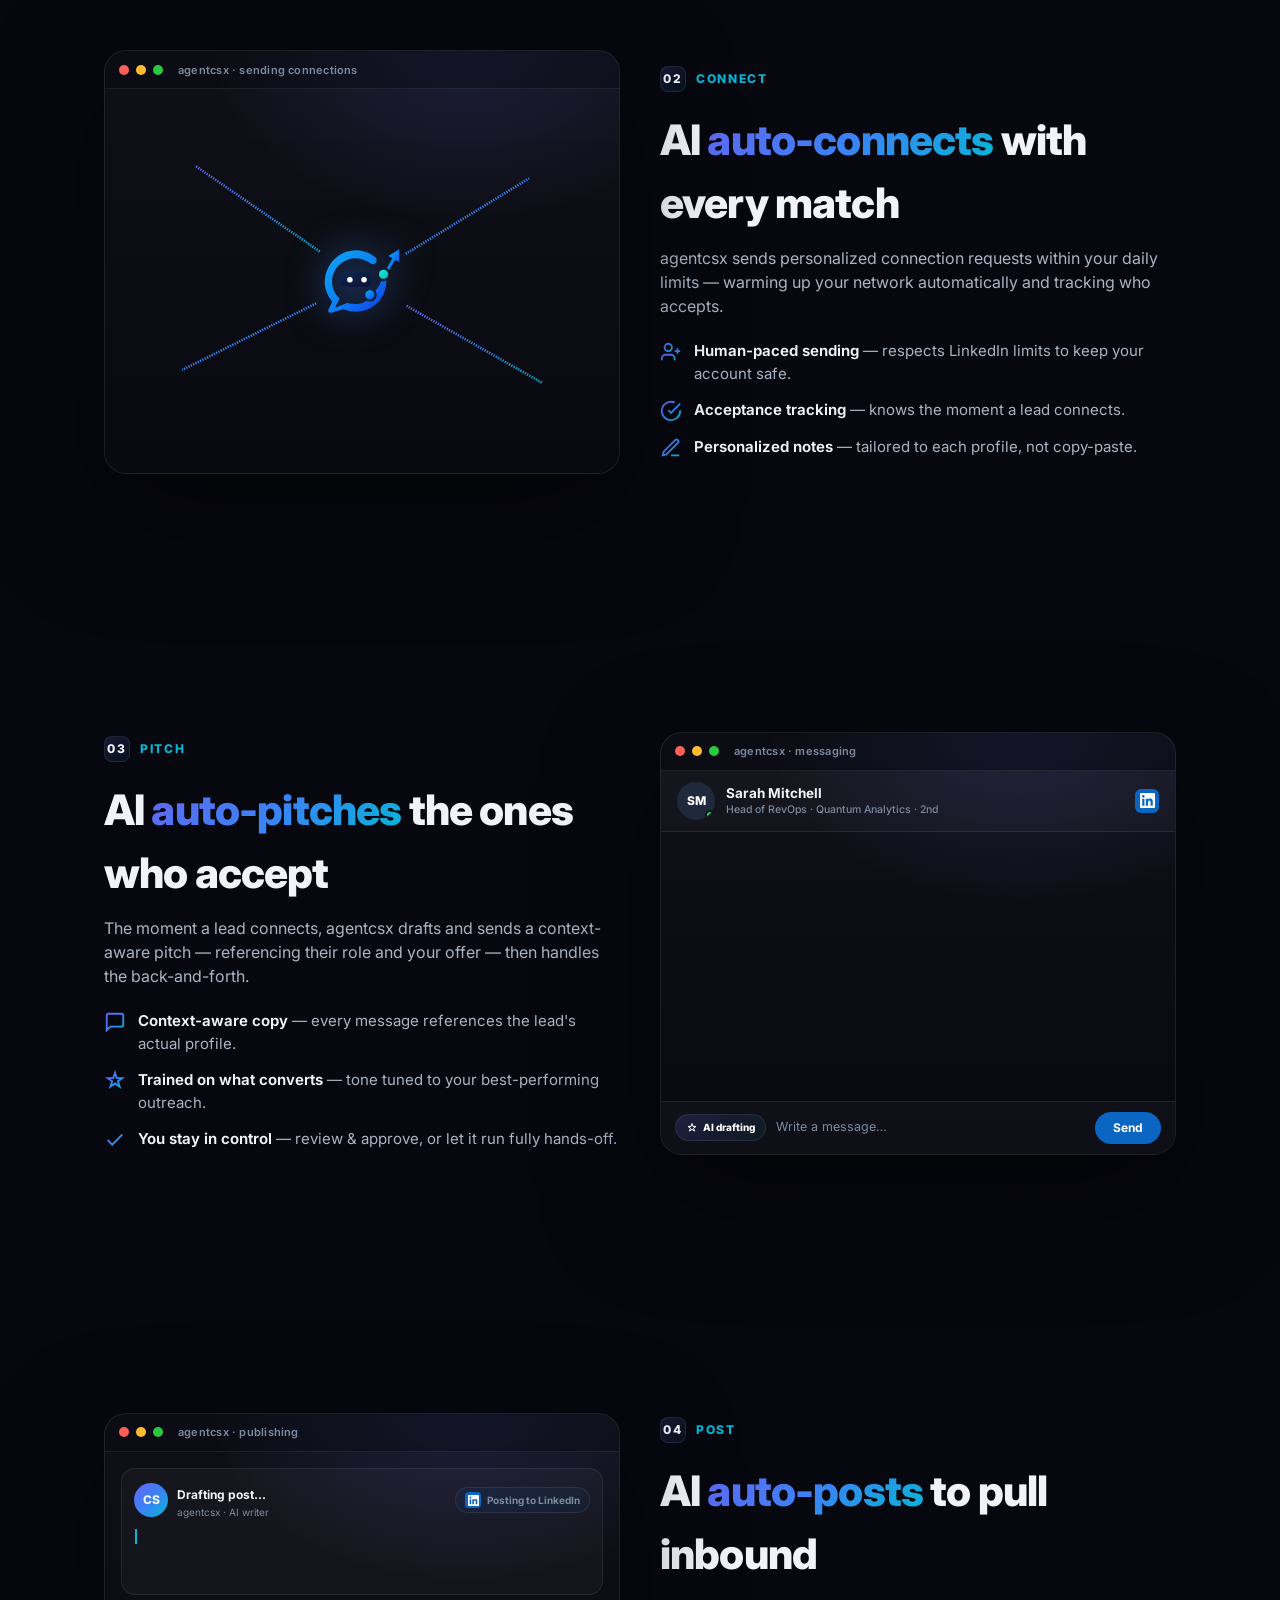
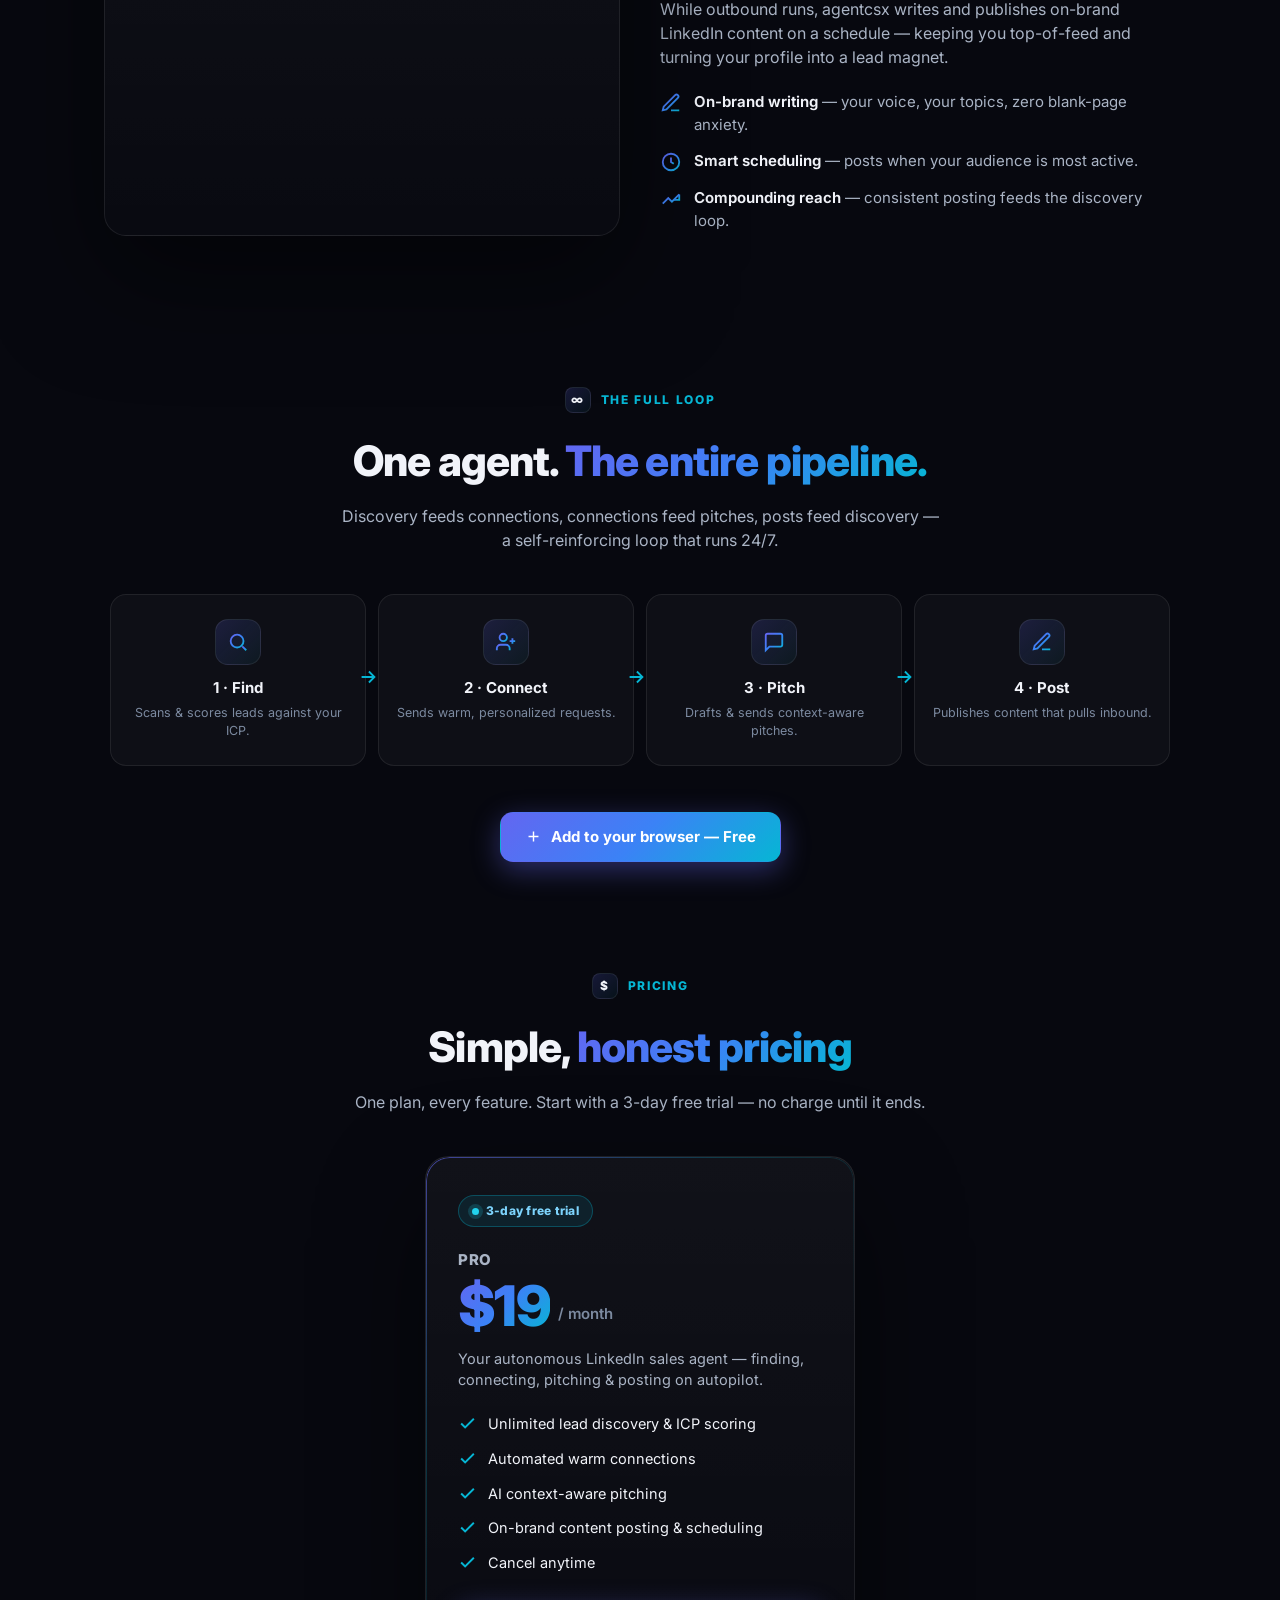
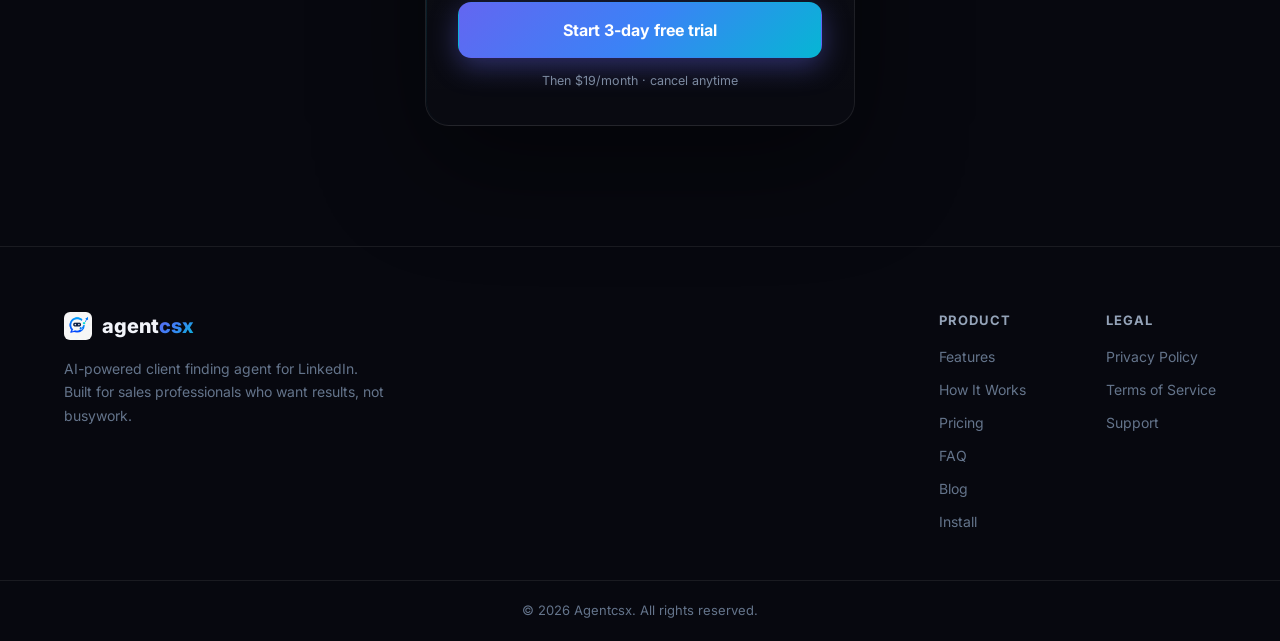
==== commit 35b8db73: "Link "Watch how it works" CTA to the demo video Point the hero ghost button at the YouTube walkthrou" ====
--- a/index.html
+++ b/index.html
@@ -519,7 +519,7 @@
         <svg width="17" height="17" viewBox="0 0 24 24" fill="none" stroke="currentColor" stroke-width="2"><path d="M12 5v14M5 12h14"/></svg>
         Add to your browser
       </a>
-      <a class="btn btn-ghost" href="#find">
+      <a class="btn btn-ghost" href="https://www.youtube.com/watch?v=bZJwOpCeD7g" target="_blank" rel="noopener">
         <svg width="16" height="16" viewBox="0 0 24 24" fill="currentColor"><path d="M8 5v14l11-7z"/></svg>
         Watch how it works
       </a>
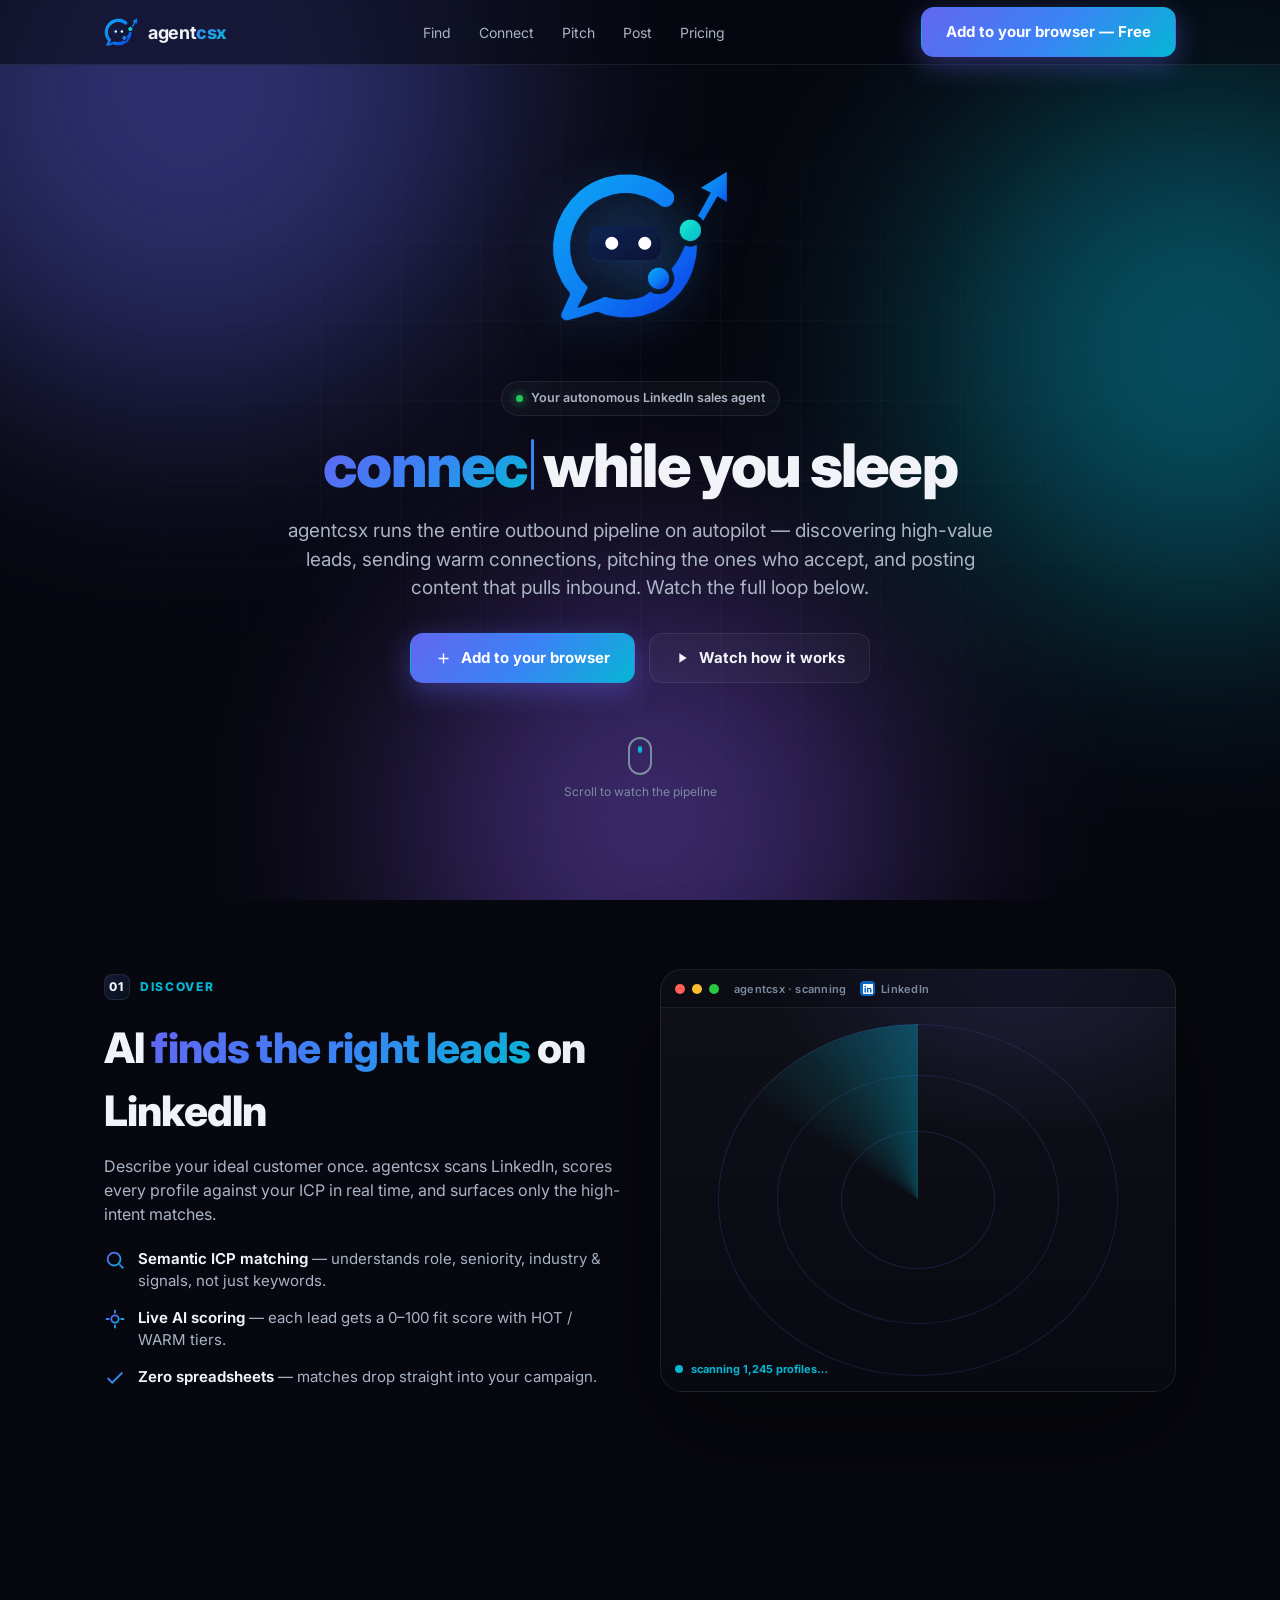
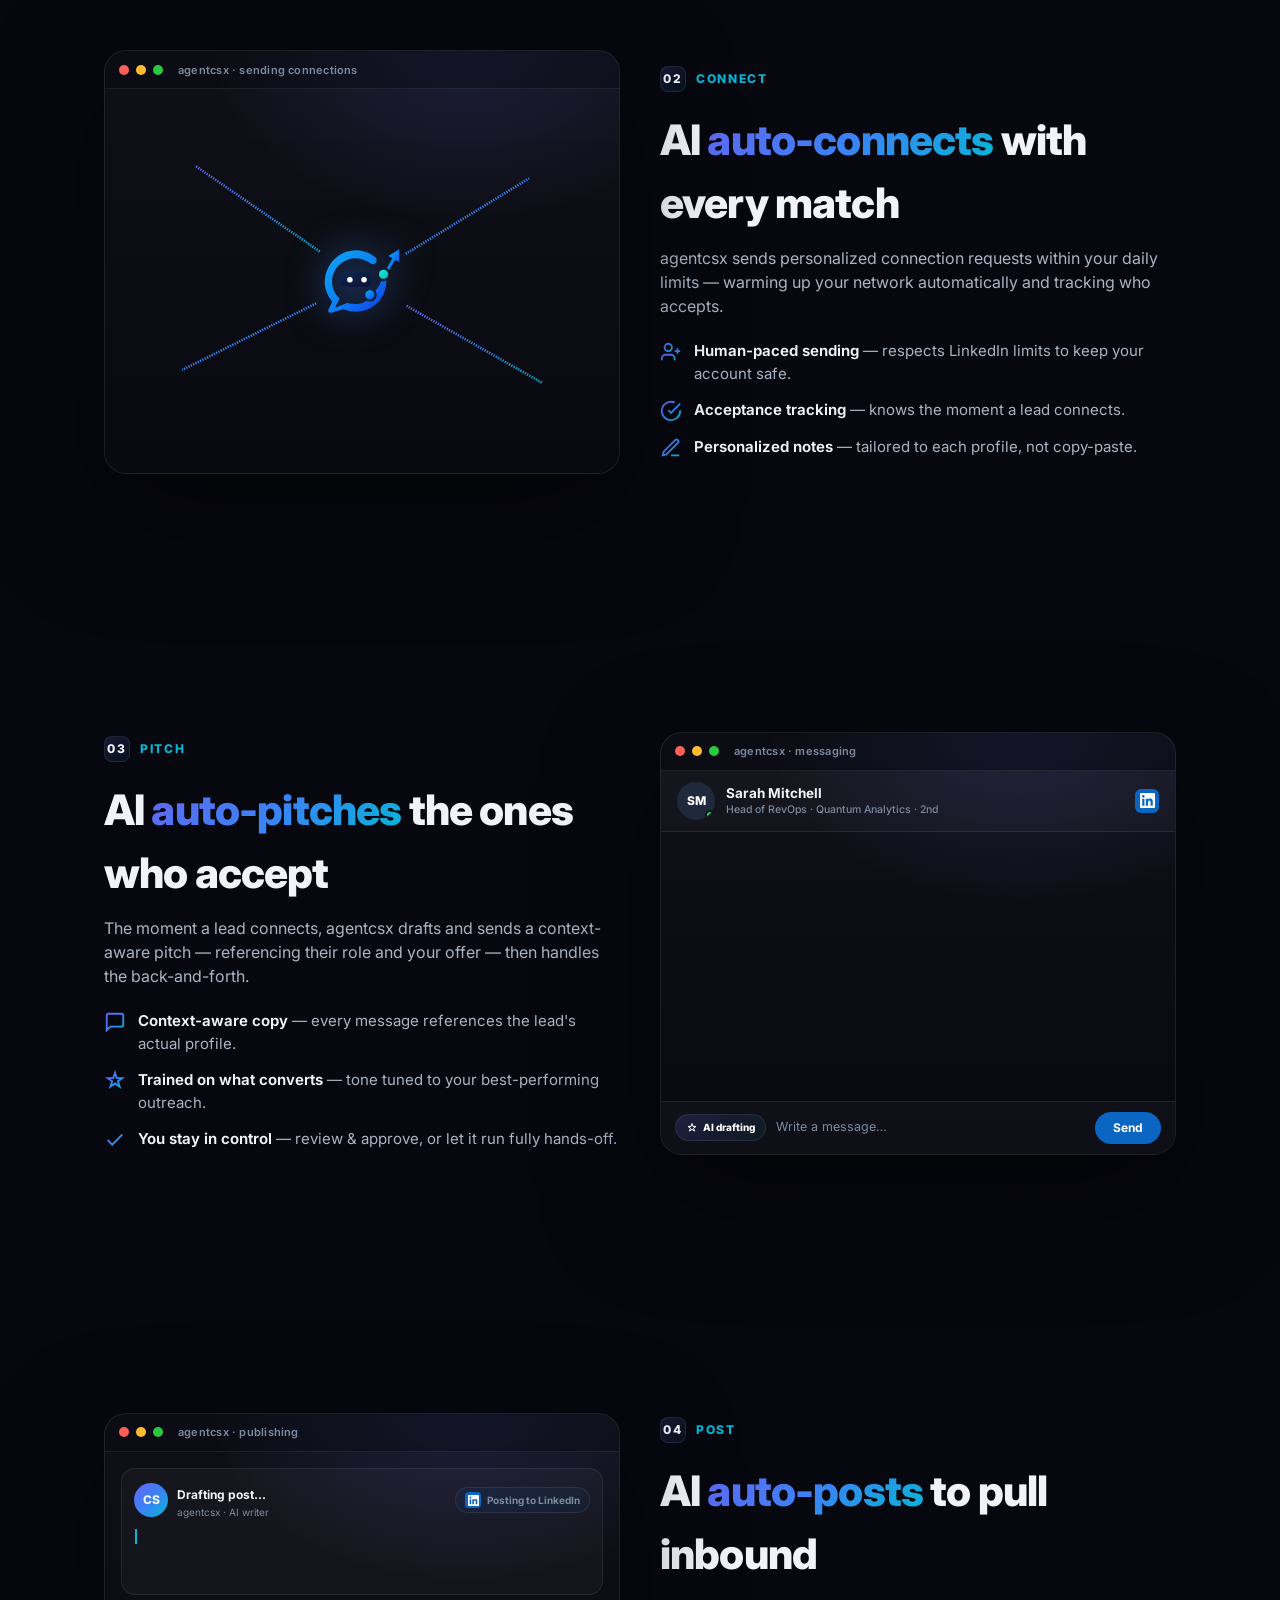
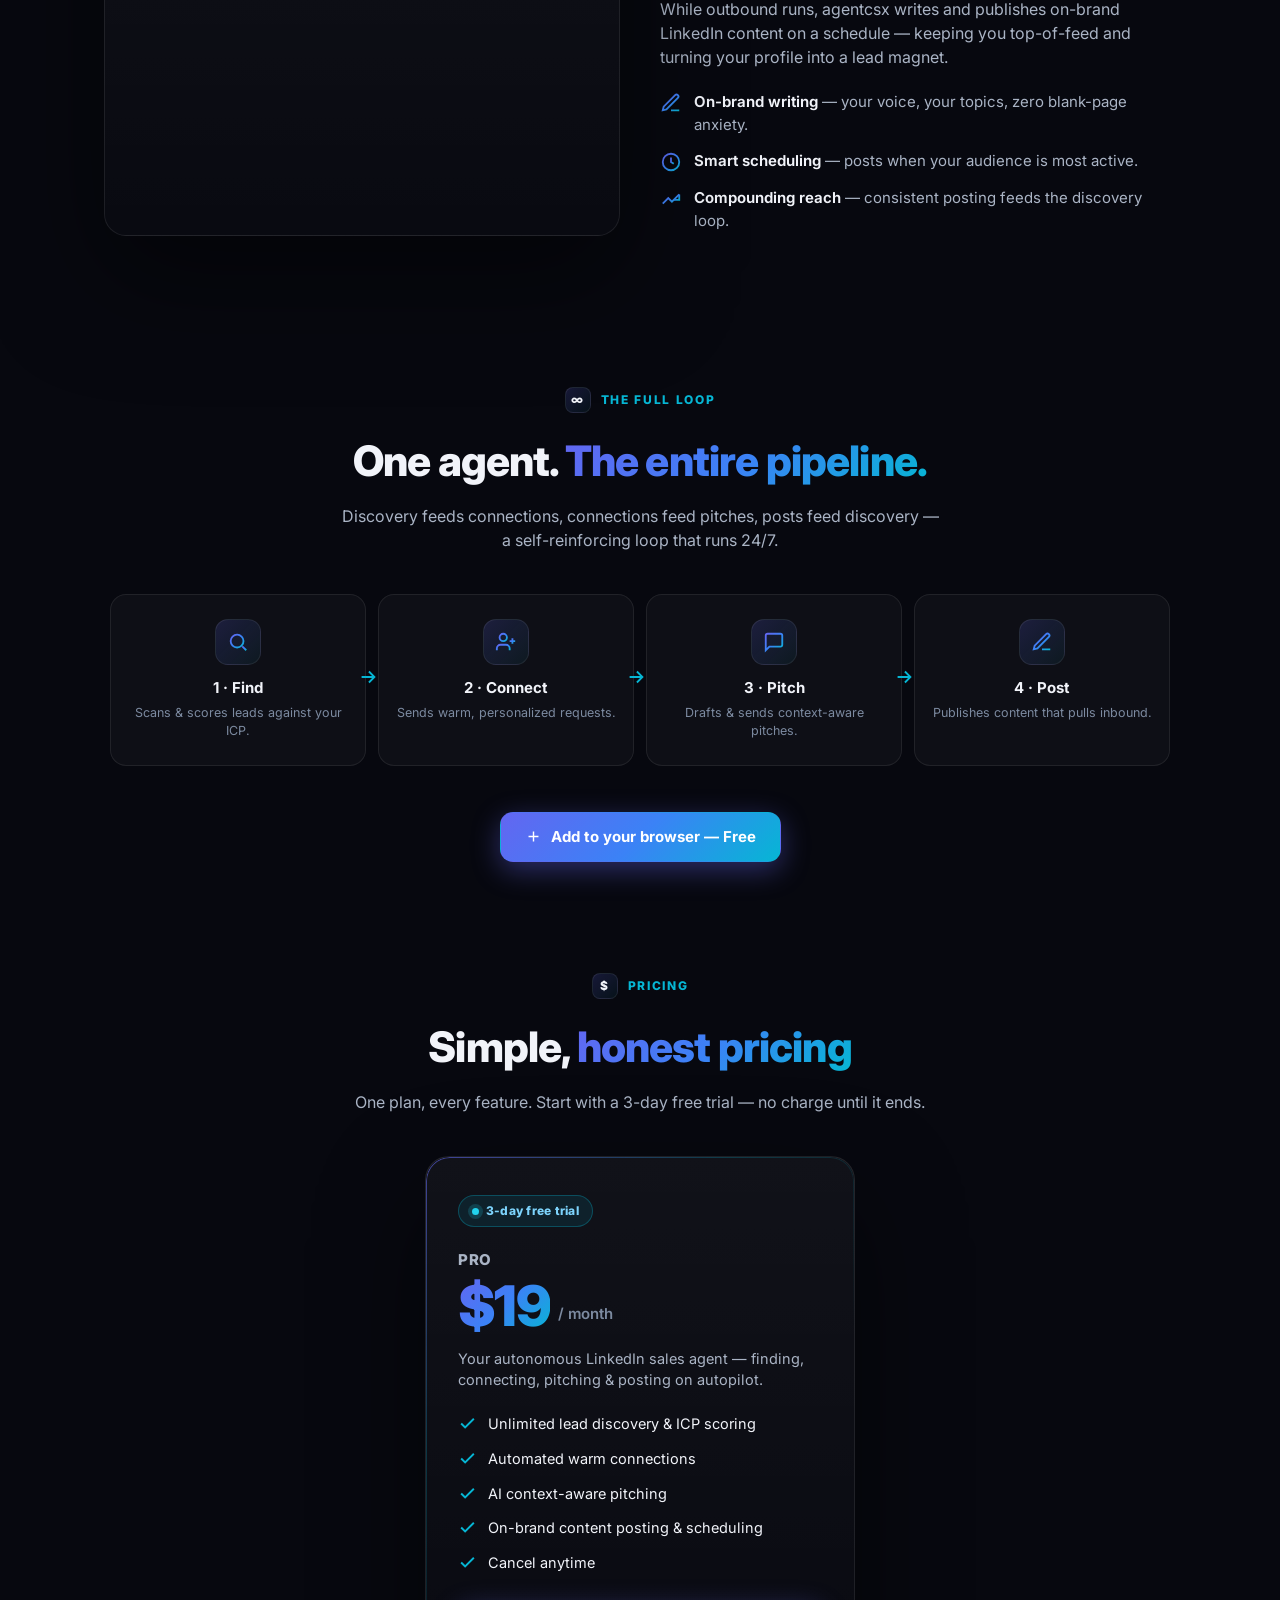
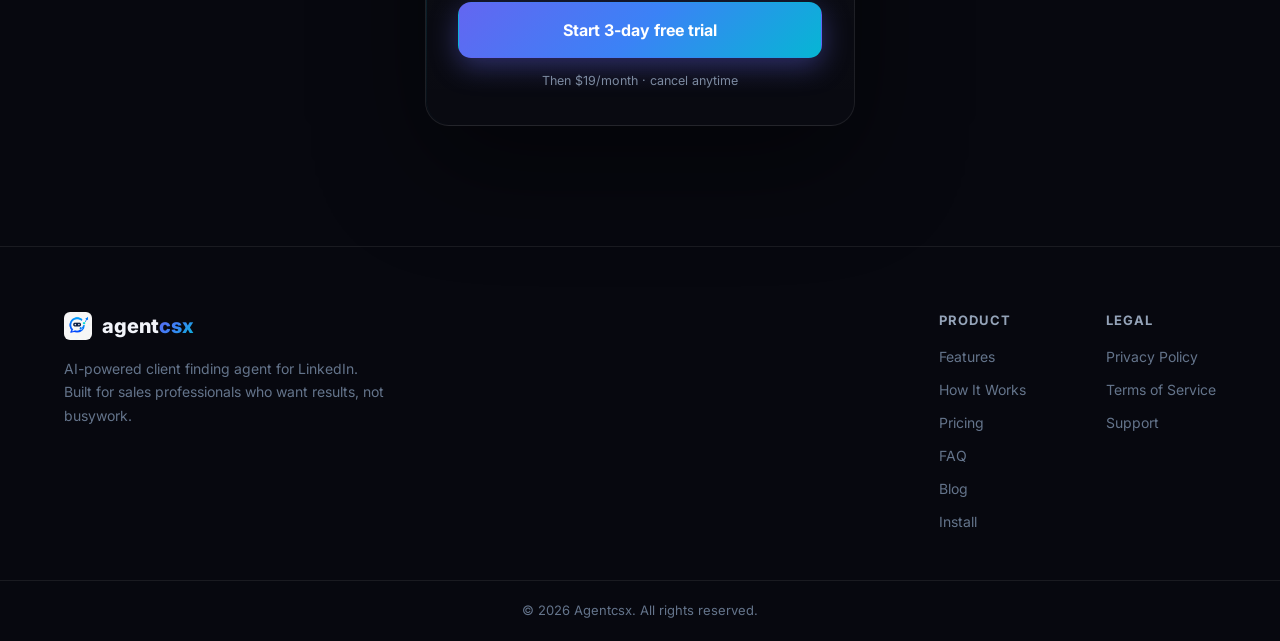
==== commit 85965d47: "Play demo video in an in-page lightbox Clicking "Watch how it works" now opens the YouTube demo in a" ====
--- a/index.html
+++ b/index.html
@@ -471,6 +471,27 @@
     /* no rotation: show the verb statically */
     .hero-title .rot-w{animation:none!important;opacity:1!important;transform:none!important;filter:none!important}
   }
+
+  /* ---------- video lightbox ---------- */
+  .vid-modal{position:fixed;inset:0;z-index:1000;display:flex;align-items:center;justify-content:center;padding:24px}
+  .vid-modal[hidden]{display:none}
+  .vid-backdrop{position:absolute;inset:0;background:rgba(4,6,14,.82);backdrop-filter:blur(6px);
+    opacity:0;transition:opacity .28s var(--ease)}
+  .vid-box{position:relative;width:min(960px,100%);border-radius:16px;overflow:hidden;
+    box-shadow:0 40px 130px rgba(0,0,0,.7);border:1px solid var(--border);background:#000;
+    opacity:0;transform:scale(.96) translateY(8px);transition:opacity .3s var(--ease),transform .3s var(--ease)}
+  .vid-modal.open .vid-backdrop{opacity:1}
+  .vid-modal.open .vid-box{opacity:1;transform:none}
+  .vid-frame{position:relative;width:100%;aspect-ratio:16/9}
+  .vid-frame iframe{position:absolute;inset:0;width:100%;height:100%;border:0;display:block}
+  .vid-close{position:absolute;top:-14px;right:-14px;z-index:2;width:40px;height:40px;border-radius:50%;
+    display:grid;place-items:center;cursor:pointer;color:#fff;background:#1b2233;border:1px solid var(--border);
+    box-shadow:0 6px 22px rgba(0,0,0,.5);transition:transform .2s var(--ease),background .2s var(--ease)}
+  .vid-close:hover{transform:scale(1.08);background:#252e44}
+  @media(max-width:560px){
+    .vid-modal{padding:14px}
+    .vid-close{top:-12px;right:-2px}
+  }
 </style>
 </head>
 <body>
@@ -519,7 +540,7 @@
         <svg width="17" height="17" viewBox="0 0 24 24" fill="none" stroke="currentColor" stroke-width="2"><path d="M12 5v14M5 12h14"/></svg>
         Add to your browser
       </a>
-      <a class="btn btn-ghost" href="https://www.youtube.com/watch?v=bZJwOpCeD7g" target="_blank" rel="noopener">
+      <a class="btn btn-ghost" id="watchBtn" href="https://www.youtube.com/watch?v=bZJwOpCeD7g" target="_blank" rel="noopener">
         <svg width="16" height="16" viewBox="0 0 24 24" fill="currentColor"><path d="M8 5v14l11-7z"/></svg>
         Watch how it works
       </a>
@@ -813,6 +834,17 @@
   </div>
 </footer>
 
+<!-- Video lightbox: plays the demo in-page without leaving the site -->
+<div class="vid-modal" id="vidModal" role="dialog" aria-modal="true" aria-label="Product demo video" hidden>
+  <div class="vid-backdrop" data-close></div>
+  <div class="vid-box">
+    <button class="vid-close" id="vidClose" aria-label="Close video">
+      <svg width="22" height="22" viewBox="0 0 24 24" fill="none" stroke="currentColor" stroke-width="2.2" stroke-linecap="round"><path d="M6 6l12 12M18 6L6 18"/></svg>
+    </button>
+    <div class="vid-frame" id="vidFrame"></div>
+  </div>
+</div>
+
 <script src="logo.js?v=3"></script>
 <script>
 /* ---------- animated logo ----------
@@ -871,6 +903,40 @@
   word.textContent = '';
   setTimeout(type, 400);
 })();
+
+/* video lightbox — play the demo in-page instead of leaving the site */
+(function(){
+  const VIDEO_ID = 'bZJwOpCeD7g';
+  const btn = document.getElementById('watchBtn');
+  const modal = document.getElementById('vidModal');
+  const frame = document.getElementById('vidFrame');
+  const closeBtn = document.getElementById('vidClose');
+  if(!btn || !modal || !frame) return;
+  let lastFocus = null;
+  function open(){
+    lastFocus = document.activeElement;
+    frame.innerHTML = '<iframe src="https://www.youtube-nocookie.com/embed/' + VIDEO_ID +
+      '?autoplay=1&rel=0&modestbranding=1&playsinline=1" title="agentcsx demo" ' +
+      'allow="accelerometer;autoplay;clipboard-write;encrypted-media;gyroscope;picture-in-picture;web-share" ' +
+      'allowfullscreen></iframe>';
+    modal.hidden = false;
+    // next frame -> trigger transition
+    requestAnimationFrame(()=>{ requestAnimationFrame(()=>modal.classList.add('open')); });
+    document.body.style.overflow = 'hidden';
+    closeBtn.focus();
+  }
+  function close(){
+    modal.classList.remove('open');
+    document.body.style.overflow = '';
+    setTimeout(()=>{ modal.hidden = true; frame.innerHTML = ''; }, 300); // unmount iframe -> stops audio
+    if(lastFocus) lastFocus.focus();
+  }
+  btn.addEventListener('click', e=>{ e.preventDefault(); open(); });
+  closeBtn.addEventListener('click', close);
+  modal.querySelectorAll('[data-close]').forEach(el=>el.addEventListener('click', close));
+  document.addEventListener('keydown', e=>{ if(e.key==='Escape' && !modal.hidden) close(); });
+})();
+
 document.getElementById('navMark').innerHTML  = logoMark(34,  false, 'n');
 const connectHub = document.getElementById('connectHub');
 if(connectHub) connectHub.innerHTML = logoMark(78, false, 'c');
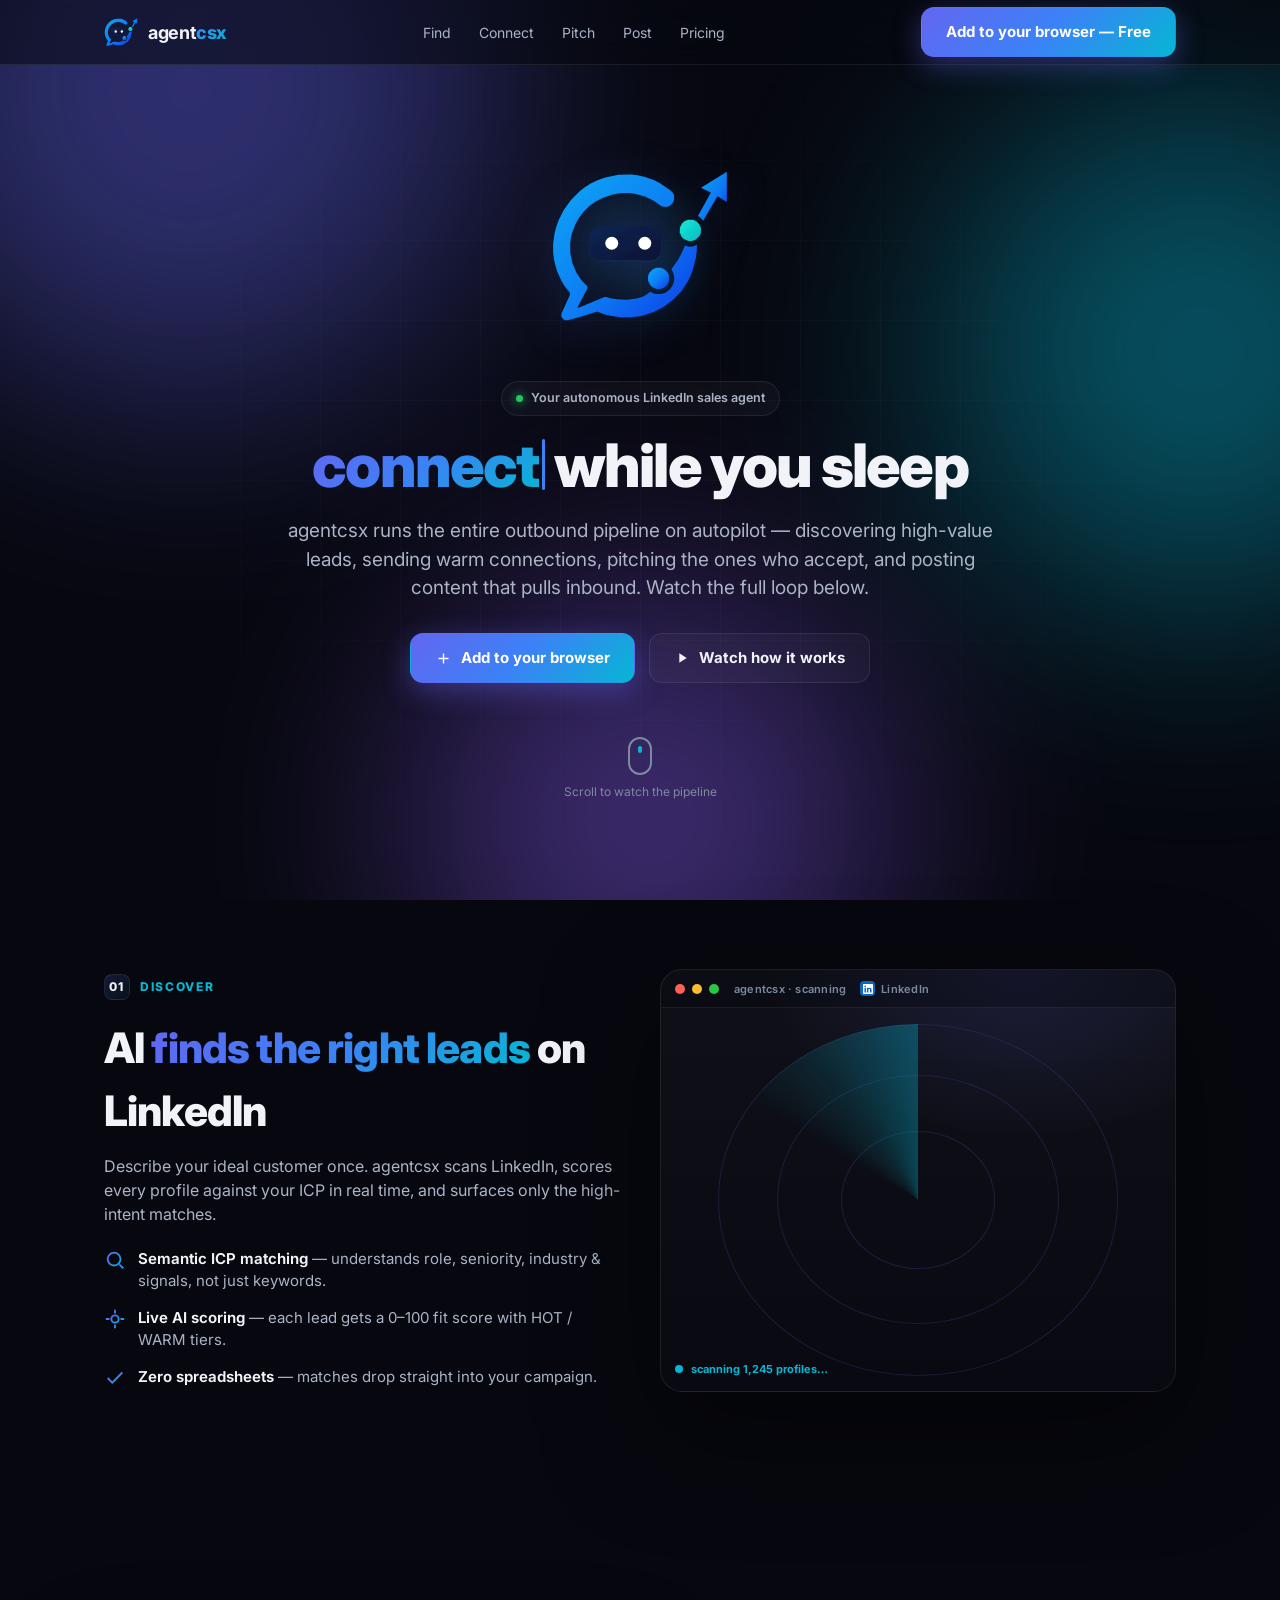
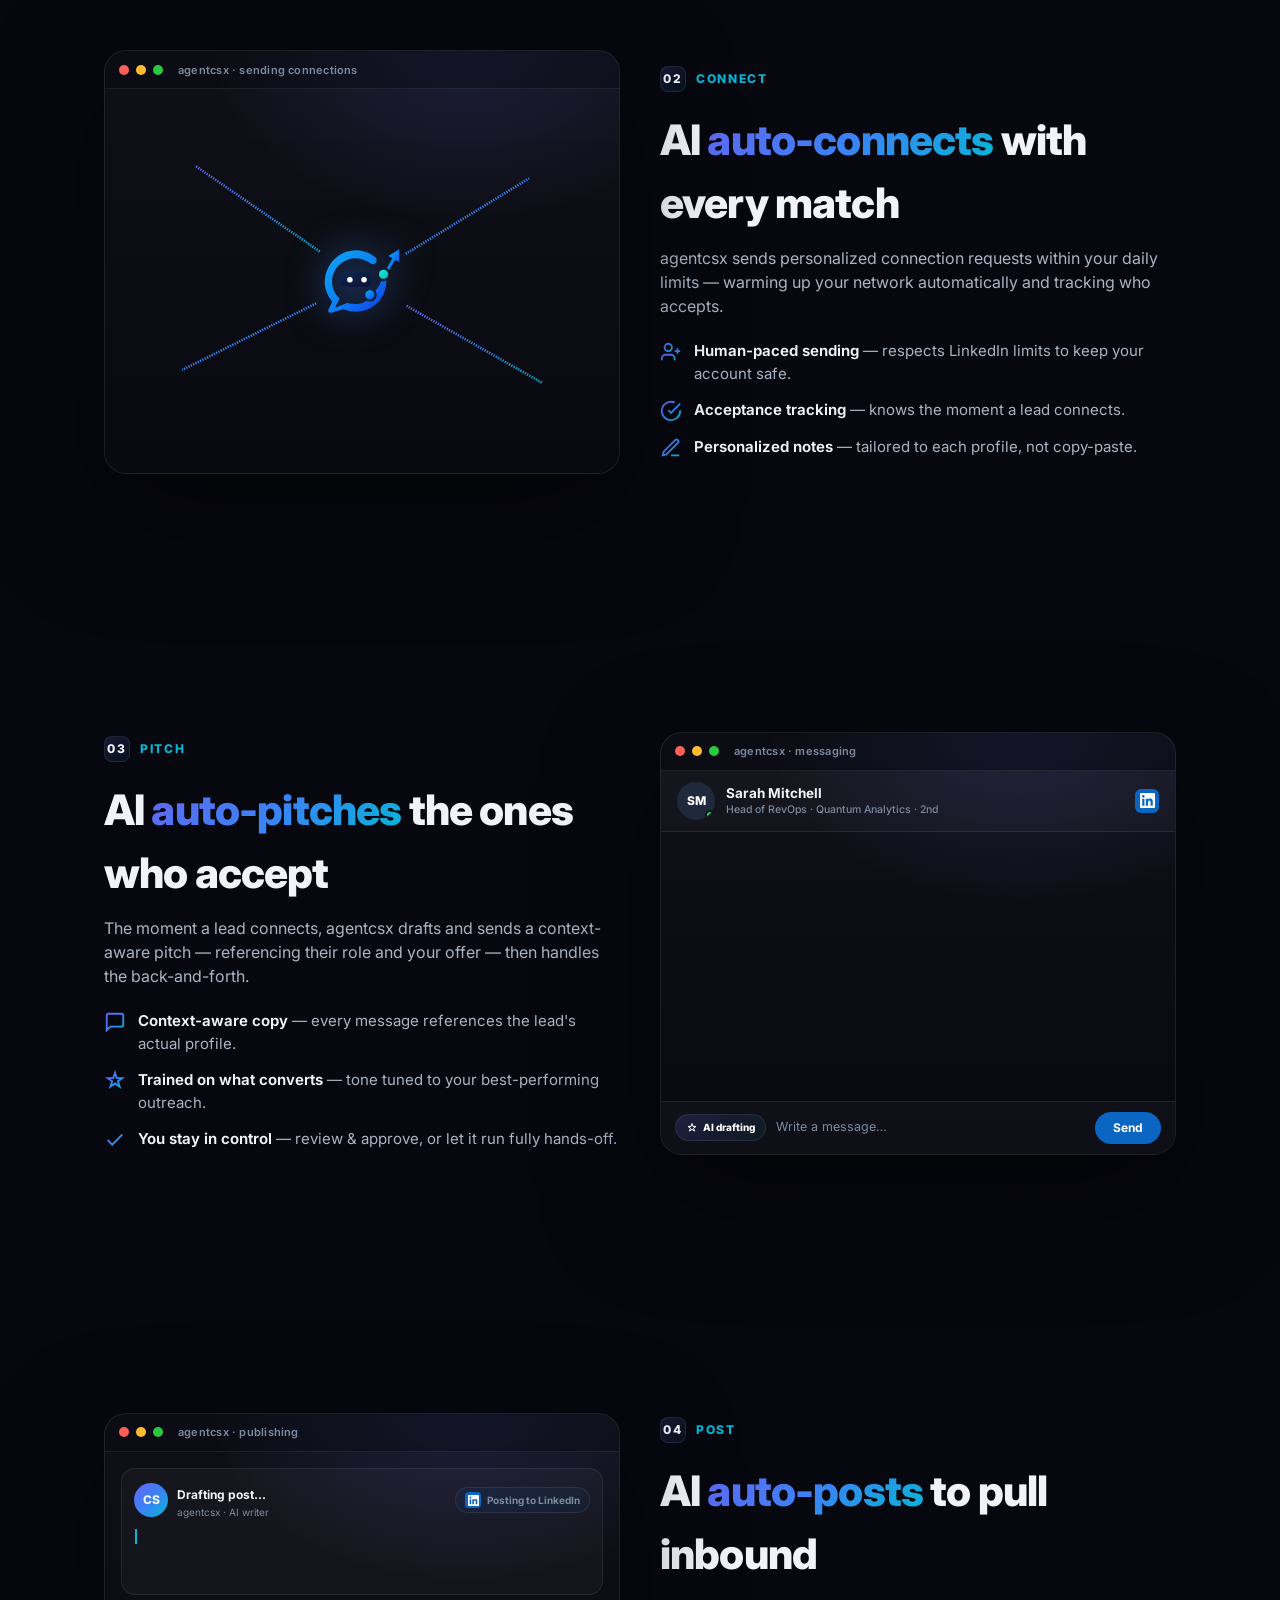
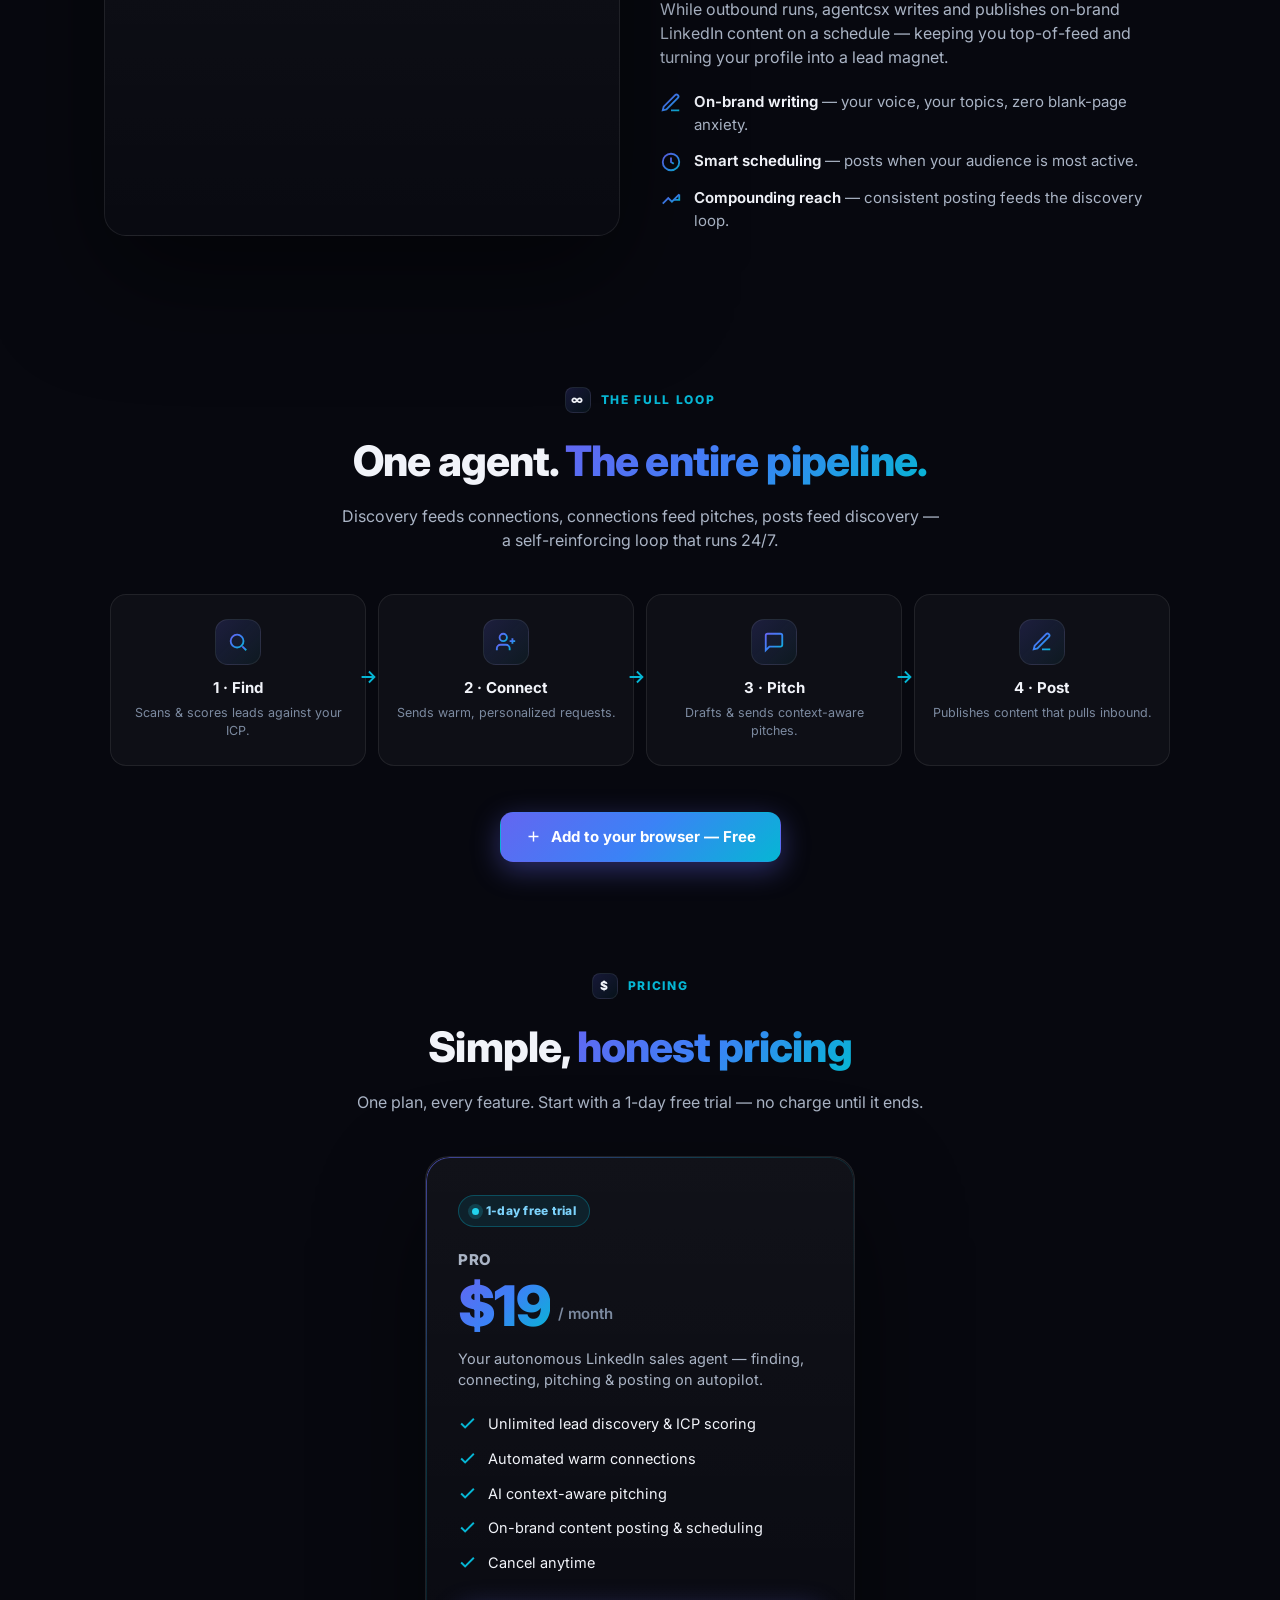
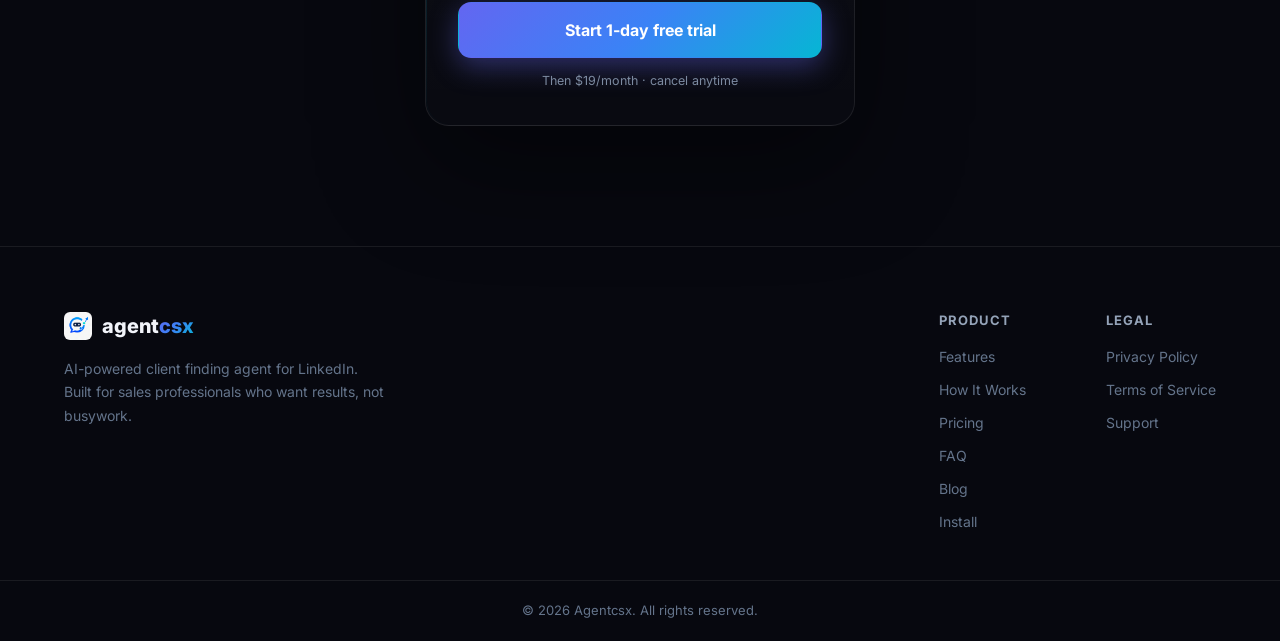
==== commit 51e32842: "Update free trial copy from 3-day to 1-day on pricing Matches the actual 1-day trial now enforced se" ====
--- a/index.html
+++ b/index.html
@@ -777,10 +777,10 @@
   <div class="wrap">
     <div class="eyebrow" style="justify-content:center"><span class="num">$</span> Pricing</div>
     <div class="sec-head" style="margin:0 auto"><h2>Simple, <span class="gradtext">honest pricing</span></h2>
-      <p style="margin:0 auto">One plan, every feature. Start with a 3-day free trial — no charge until it ends.</p></div>
+      <p style="margin:0 auto">One plan, every feature. Start with a 1-day free trial — no charge until it ends.</p></div>
     <div class="price-wrap reveal">
       <div class="price-card">
-        <span class="price-trial"><span class="dot"></span> 3-day free trial</span>
+        <span class="price-trial"><span class="dot"></span> 1-day free trial</span>
         <div class="price-name">Pro</div>
         <div class="price-amt"><span class="num">$19</span><span class="per">/ month</span></div>
         <p class="desc">Your autonomous LinkedIn sales agent — finding, connecting, pitching &amp; posting on autopilot.</p>
@@ -791,7 +791,7 @@
           <li><svg viewBox="0 0 24 24" fill="none" stroke="currentColor" stroke-width="2.4"><path d="M20 6 9 17l-5-5"/></svg> On-brand content posting &amp; scheduling</li>
           <li><svg viewBox="0 0 24 24" fill="none" stroke="currentColor" stroke-width="2.4"><path d="M20 6 9 17l-5-5"/></svg> Cancel anytime</li>
         </ul>
-        <a class="btn btn-primary" href="https://chromewebstore.google.com/search/agentcsx" target="_blank" rel="noopener">Start 3-day free trial</a>
+        <a class="btn btn-primary" href="https://chromewebstore.google.com/search/agentcsx" target="_blank" rel="noopener">Start 1-day free trial</a>
         <p class="price-fine">Then $19/month · cancel anytime</p>
       </div>
     </div>
